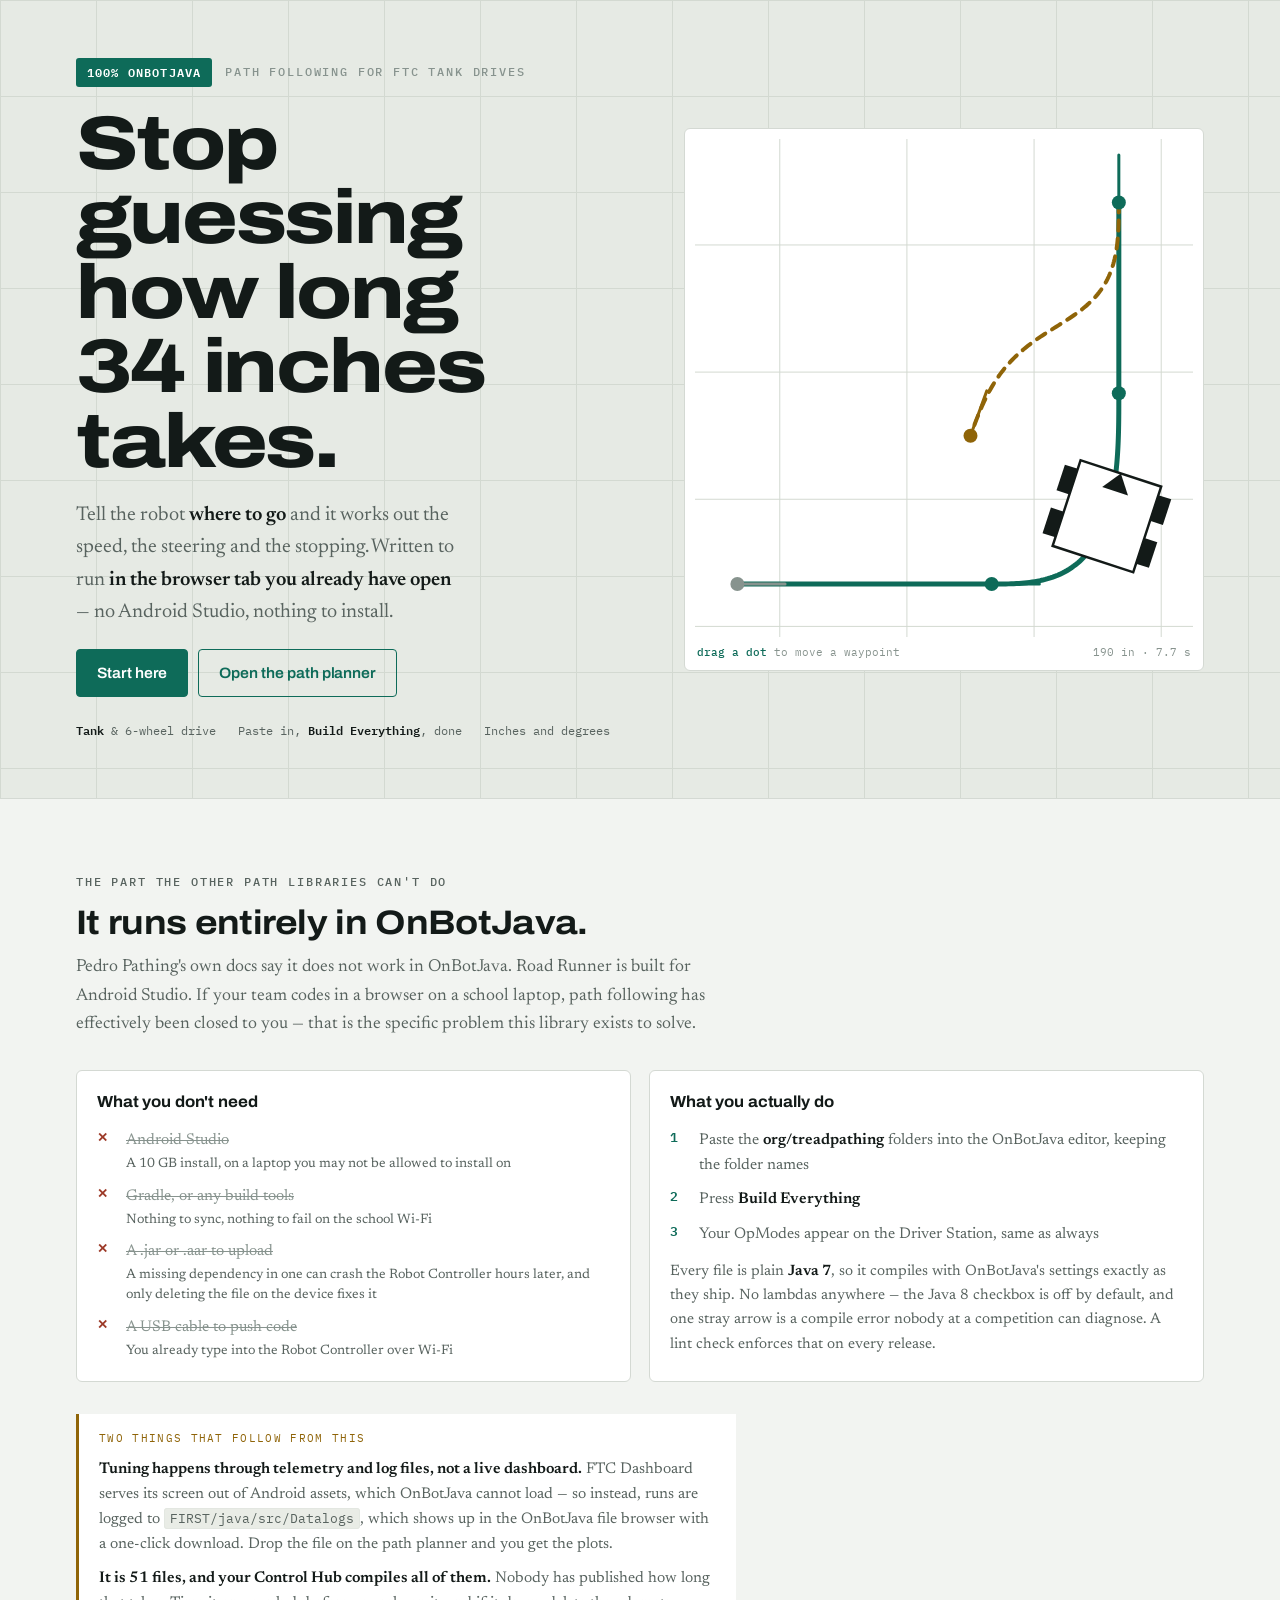
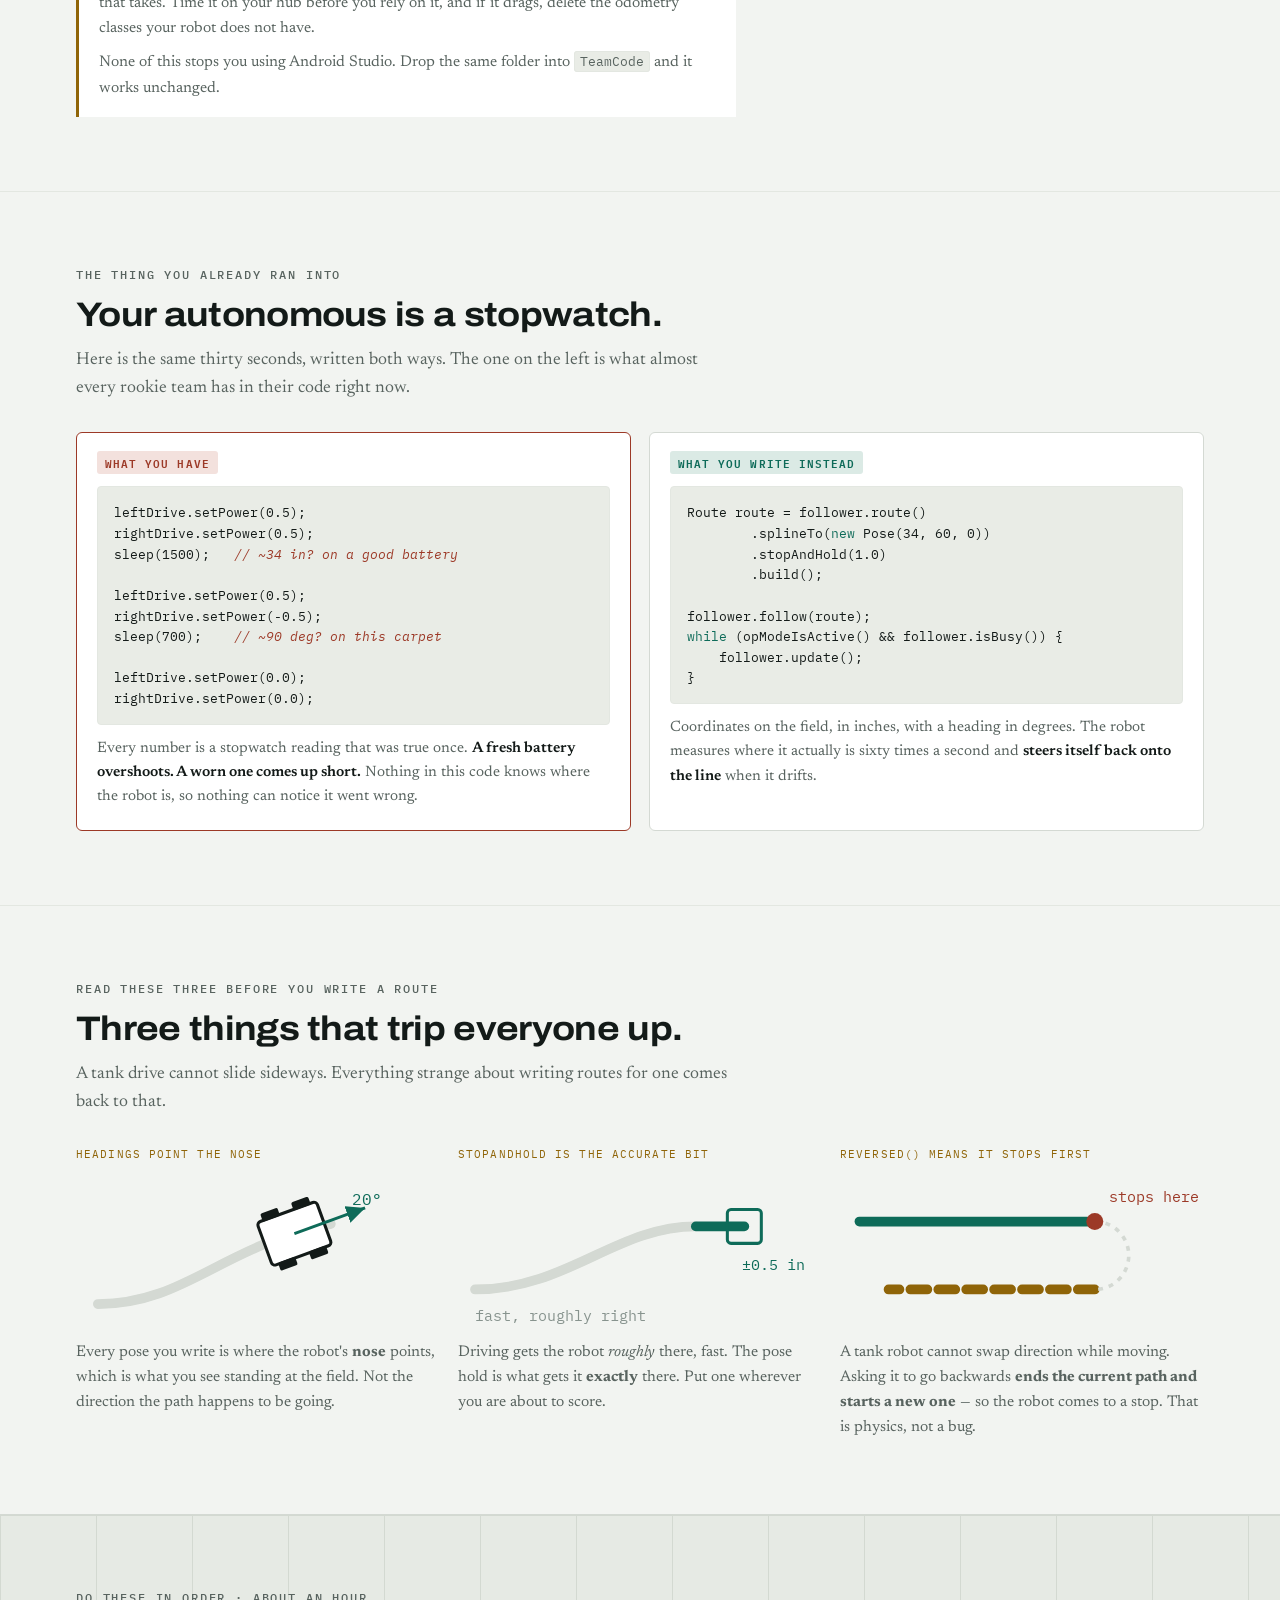
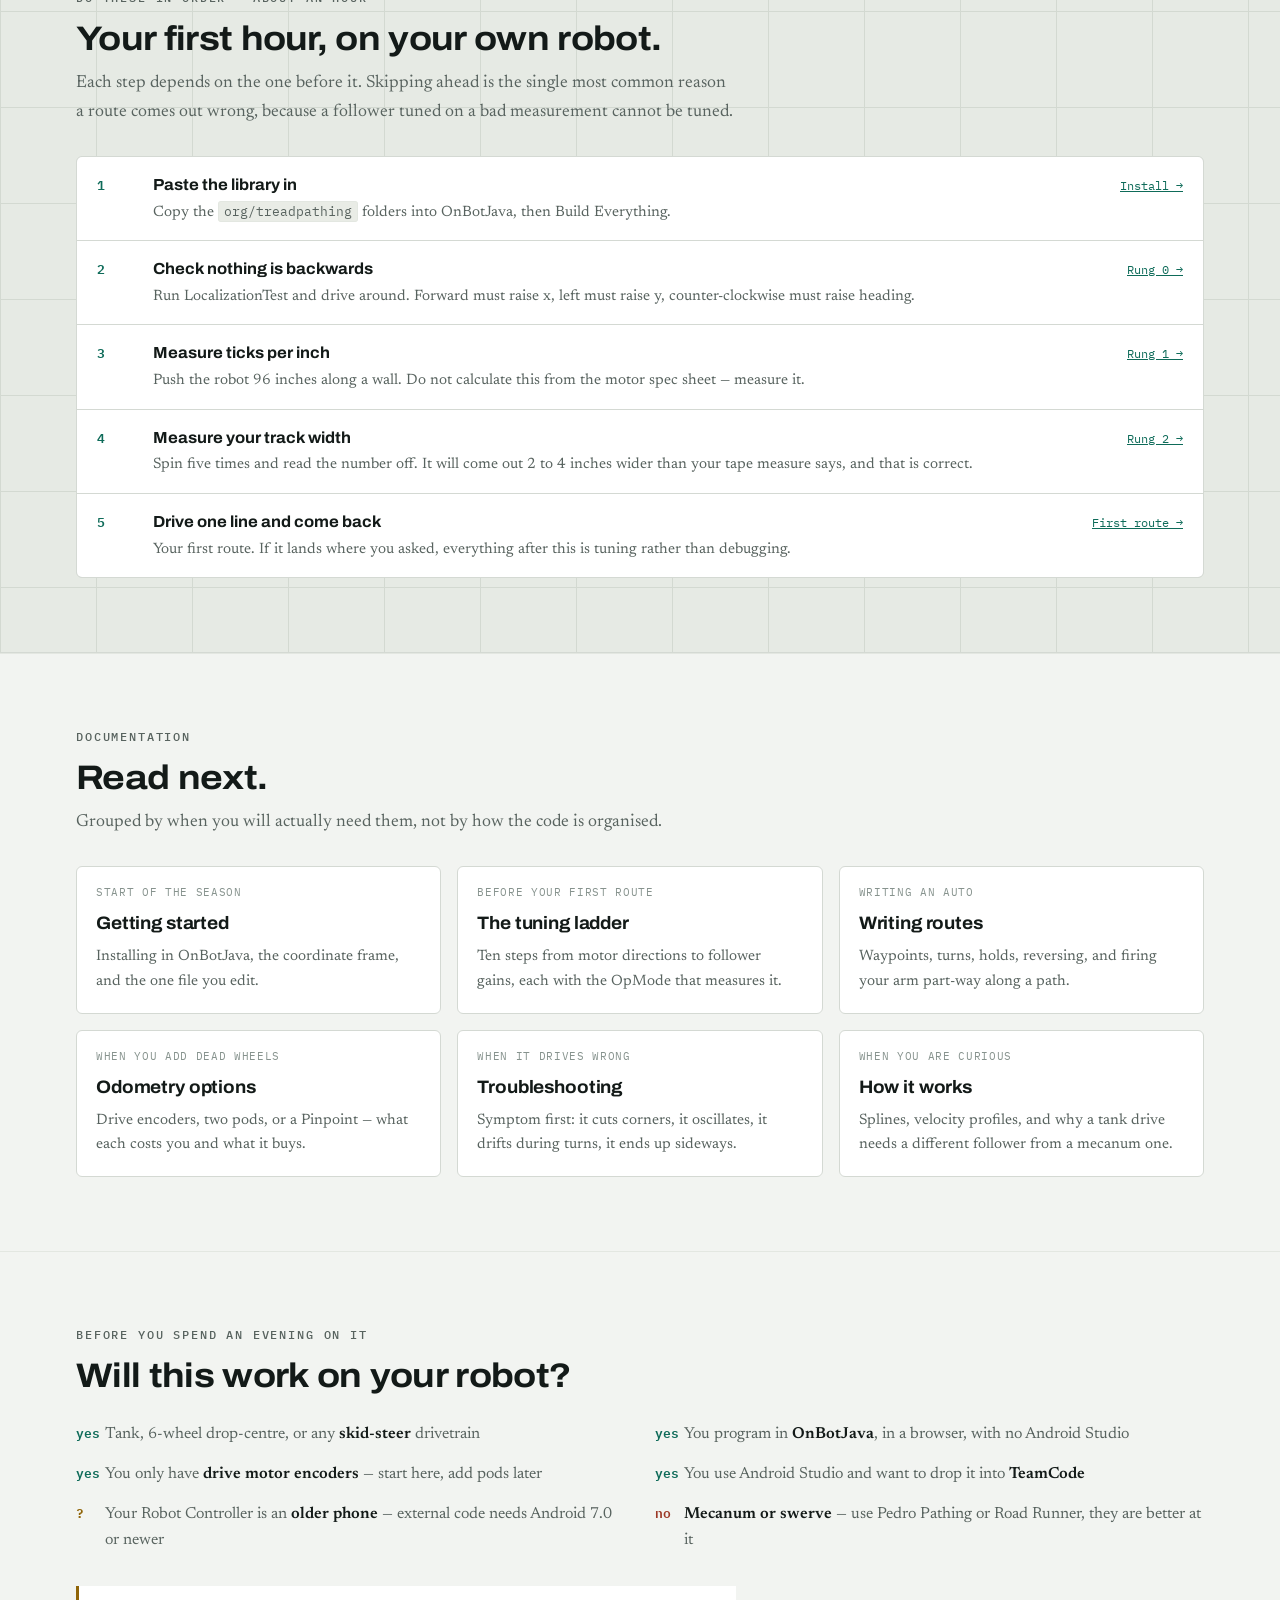
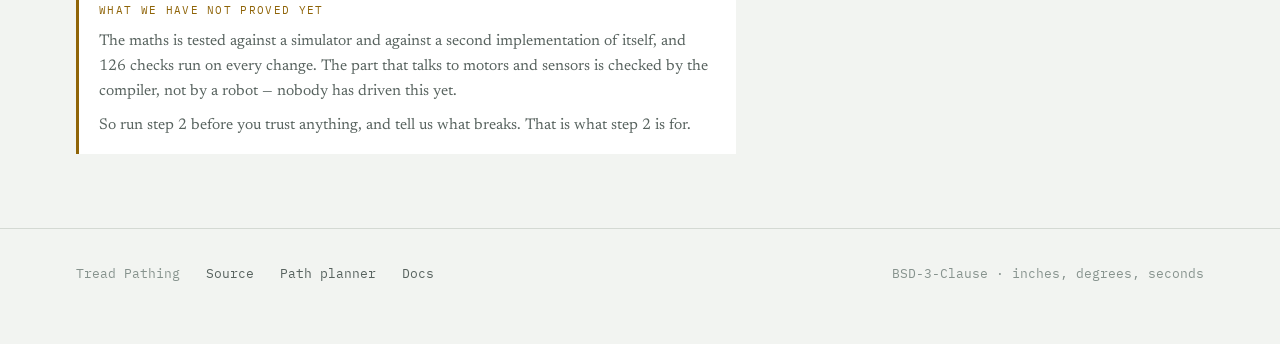
==== index.html @ 64ffefdd "Site: 2026-09-03 23:11 UTC" ====
<!DOCTYPE html>
<html lang="en">
<head>
<meta charset="utf-8">
<meta name="viewport" content="width=device-width, initial-scale=1">
<title>Tread Pathing</title>
<link rel="preconnect" href="https://fonts.googleapis.com">
<link rel="preconnect" href="https://fonts.gstatic.com" crossorigin>
<link rel="stylesheet" href="https://fonts.googleapis.com/css2?family=Archivo:wdth,wght@100..125,400..800&family=IBM+Plex+Mono:wght@400;500;600&family=Newsreader:opsz,wght@6..72,400;6..72,500;6..72,600&display=swap">
<style>
  :root {
    --tile:      #E6EAE4;
    --tile-line: #D3D9D1;
    --ground:    #F2F4F1;
    --surface:   #FFFFFF;
    --sunk:      #E9ECE6;
    --ink:       #131A18;
    --muted:     #58635F;
    --faint:     #87938E;
    --line:      #D4D9D3;
    --line-soft: #E3E7E1;
    --primary:   #0E6B59;
    --primary-w: #DBEAE5;
    --signal:    #8F6408;
    --signal-w:  #F2E9D3;
    --danger:    #9C3927;
    --danger-w:  #F3E1DD;
    --robot:     #131A18;

    --f-display: "Archivo", "Helvetica Neue", Arial, sans-serif;
    --f-body: "Newsreader", Georgia, "Times New Roman", serif;
    --f-mono: "IBM Plex Mono", ui-monospace, Menlo, Consolas, monospace;

    --shell: 1180px;
    --prose: 66ch;
  }

  @media (prefers-color-scheme: dark) {
    :root:not([data-theme="light"]) {
      --tile:      #161D1B;
      --tile-line: #222C2A;
      --ground:    #0D1312;
      --surface:   #151D1B;
      --sunk:      #111917;
      --ink:       #E2E9E5;
      --muted:     #97A6A1;
      --faint:     #6C7B77;
      --line:      #26312E;
      --line-soft: #1D2725;
      --primary:   #4FC0A4;
      --primary-w: #123029;
      --signal:    #DCA845;
      --signal-w:  #2F2612;
      --danger:    #E08370;
      --danger-w:  #331C17;
      --robot:     #E2E9E5;
    }
  }
  :root[data-theme="dark"] {
    --tile: #161D1B; --tile-line: #222C2A; --ground: #0D1312; --surface: #151D1B;
    --sunk: #111917; --ink: #E2E9E5; --muted: #97A6A1; --faint: #6C7B77;
    --line: #26312E; --line-soft: #1D2725;
    --primary: #4FC0A4; --primary-w: #123029;
    --signal: #DCA845; --signal-w: #2F2612;
    --danger: #E08370; --danger-w: #331C17; --robot: #E2E9E5;
  }

  * { box-sizing: border-box; }

  body {
    margin: 0;
    background: var(--ground);
    color: var(--ink);
    font-family: var(--f-body);
    font-size: 17.5px;
    line-height: 1.62;
    -webkit-font-smoothing: antialiased;
  }

  .shell { max-width: var(--shell); margin: 0 auto; padding: 0 26px; }

  .eyebrow {
    font-family: var(--f-mono);
    font-size: 11.5px;
    font-weight: 500;
    letter-spacing: .16em;
    text-transform: uppercase;
    color: var(--faint);
    margin: 0;
  }

  h1, h2, h3 { font-family: var(--f-display); text-wrap: balance; margin: 0; }

  h1 {
    font-size: clamp(42px, 6.4vw, 76px);
    font-variation-settings: "wdth" 118;
    font-weight: 800;
    letter-spacing: -.028em;
    line-height: .98;
  }
  h2 {
    font-size: clamp(26px, 3.2vw, 34px);
    font-variation-settings: "wdth" 112;
    font-weight: 700;
    letter-spacing: -.02em;
    line-height: 1.1;
  }
  h3 {
    font-size: 18px;
    font-variation-settings: "wdth" 105;
    font-weight: 700;
    letter-spacing: -.008em;
  }

  p { margin: 0; }
  a { color: var(--primary); }
  code {
    font-family: var(--f-mono);
    font-size: .85em;
    background: var(--sunk);
    border: 1px solid var(--line-soft);
    border-radius: 3px;
    padding: 1px 5px;
  }

  /* ---------------- hero, sitting on the foam tiles ---------------- */

  .hero {
    position: relative;
    background: var(--tile);
    border-bottom: 1px solid var(--line);
    overflow: hidden;
  }
  .hero::before {
    content: "";
    position: absolute;
    inset: 0;
    background-image:
      linear-gradient(to right, var(--tile-line) 1px, transparent 1px),
      linear-gradient(to bottom, var(--tile-line) 1px, transparent 1px);
    background-size: 96px 96px;
    pointer-events: none;
  }
  .hero .shell {
    position: relative;
    display: grid;
    grid-template-columns: minmax(0, 1fr) minmax(0, 520px);
    gap: 48px;
    align-items: center;
    padding-top: 58px;
    padding-bottom: 58px;
  }
  @media (max-width: 940px) {
    .hero .shell { grid-template-columns: minmax(0, 1fr); gap: 34px; }
  }

  .hero-copy { display: flex; flex-direction: column; gap: 20px; }
  .hero-copy .lede {
    font-size: 20px;
    color: var(--muted);
    max-width: 35ch;
  }
  .hero-copy .lede b { color: var(--ink); font-weight: 600; }

  .badges { display: flex; gap: 13px; align-items: center; flex-wrap: wrap; }
  .badge {
    font-family: var(--f-mono);
    font-size: 11.5px;
    font-weight: 600;
    letter-spacing: .1em;
    text-transform: uppercase;
    background: var(--primary);
    color: var(--surface);
    padding: 5px 11px;
    border-radius: 3px;
    white-space: nowrap;
  }

  .cta { display: flex; gap: 10px; flex-wrap: wrap; }
  .btn {
    font-family: var(--f-display);
    font-variation-settings: "wdth" 104;
    font-weight: 600;
    font-size: 15px;
    letter-spacing: -.004em;
    padding: 11px 20px;
    border-radius: 4px;
    border: 1px solid var(--primary);
    background: var(--primary);
    color: var(--surface);
    text-decoration: none;
    display: inline-block;
  }
  .btn.ghost { background: transparent; color: var(--primary); }
  .btn:hover { opacity: .87; }
  .btn:focus-visible { outline: 2px solid var(--ink); outline-offset: 2px; }

  .facts {
    display: flex;
    gap: 22px;
    flex-wrap: wrap;
    font-family: var(--f-mono);
    font-size: 12px;
    color: var(--muted);
    padding-top: 4px;
  }
  .facts b { color: var(--ink); font-weight: 600; }

  .demo {
    position: relative;
    border: 1px solid var(--line);
    border-radius: 6px;
    background: var(--surface);
    padding: 10px 10px 6px;
  }
  .demo canvas { display: block; width: 100%; height: auto; touch-action: none; cursor: grab; }
  .demo canvas:active { cursor: grabbing; }
  .demo .cap {
    display: flex;
    justify-content: space-between;
    gap: 10px;
    font-family: var(--f-mono);
    font-size: 11px;
    color: var(--faint);
    padding: 7px 2px 2px;
  }
  .demo .cap b { color: var(--primary); font-weight: 500; }

  /* ---------------- sections ---------------- */

  section { padding: 74px 0; }
  section + section { border-top: 1px solid var(--line-soft); }
  .section-head { display: flex; flex-direction: column; gap: 12px; max-width: var(--prose); }
  .section-head p { color: var(--muted); }

  .prose { max-width: var(--prose); display: flex; flex-direction: column; gap: 16px; }
  .prose p { color: var(--muted); }
  .prose strong { color: var(--ink); font-weight: 600; }

  /* ---------------- the two autos ---------------- */

  .versus { display: grid; grid-template-columns: 1fr 1fr; gap: 18px; margin-top: 30px; }
  @media (max-width: 800px) { .versus { grid-template-columns: 1fr; } }

  .card {
    border: 1px solid var(--line);
    border-radius: 6px;
    background: var(--surface);
    padding: 18px 20px 20px;
    display: flex;
    flex-direction: column;
    gap: 12px;
  }
  .card .tag {
    font-family: var(--f-mono);
    font-size: 10.5px;
    font-weight: 600;
    letter-spacing: .1em;
    text-transform: uppercase;
    align-self: flex-start;
    padding: 3px 8px;
    border-radius: 3px;
  }
  .card.before { border-color: var(--danger); }
  .card.before .tag { background: var(--danger-w); color: var(--danger); }
  .card.after .tag { background: var(--primary-w); color: var(--primary); }
  .card .why { font-size: 15px; color: var(--muted); }
  .card .why b { color: var(--ink); font-weight: 600; }

  pre {
    font-family: var(--f-mono);
    font-size: 12.5px;
    line-height: 1.65;
    background: var(--sunk);
    border: 1px solid var(--line-soft);
    border-radius: 4px;
    padding: 15px 16px;
    overflow-x: auto;
    margin: 0;
  }
  pre code { background: none; border: none; padding: 0; font-size: inherit; }
  .k { color: var(--primary); }
  .c { color: var(--faint); font-style: italic; }
  .warn { color: var(--danger); font-style: italic; }

  /* ---------------- what you need, and what you don't ---------------- */

  .needs { display: grid; grid-template-columns: 1fr 1fr; gap: 18px; margin-top: 32px; }
  @media (max-width: 800px) { .needs { grid-template-columns: 1fr; } }

  .needs > div {
    border: 1px solid var(--line);
    border-radius: 6px;
    background: var(--surface);
    padding: 18px 20px 20px;
    display: flex;
    flex-direction: column;
    gap: 13px;
  }
  .needs h3 { font-size: 16px; }
  .needs ul { list-style: none; margin: 0; padding: 0; display: flex; flex-direction: column; gap: 9px; }
  .needs li { display: grid; grid-template-columns: 18px minmax(0, 1fr); gap: 11px; font-size: 15.5px; }
  .needs .m { font-family: var(--f-mono); font-size: 13px; font-weight: 600; line-height: 1.5; }

  .needs .without .m { color: var(--danger); }
  .needs .without .gone {
    color: var(--faint);
    text-decoration: line-through;
    text-decoration-thickness: 1px;
  }
  .needs .without em {
    font-style: normal;
    display: block;
    color: var(--muted);
    font-size: 13.5px;
    line-height: 1.5;
    padding-top: 1px;
  }

  .needs .with .m { color: var(--primary); }
  .needs .with li span:last-child { color: var(--muted); }
  .needs .with li b { color: var(--ink); font-weight: 600; }
  .needs .note { font-size: 15px; color: var(--muted); }
  .needs .note b { color: var(--ink); font-weight: 600; }

  /* ---------------- gotchas ---------------- */

  .gotchas { display: grid; grid-template-columns: repeat(3, 1fr); gap: 18px; margin-top: 30px; }
  @media (max-width: 900px) { .gotchas { grid-template-columns: 1fr; } }
  .gotcha { display: flex; flex-direction: column; gap: 9px; }
  .gotcha .rule {
    font-family: var(--f-mono);
    font-size: 11px;
    letter-spacing: .1em;
    text-transform: uppercase;
    color: var(--signal);
  }
  .gotcha p { font-size: 15.5px; color: var(--muted); }
  .gotcha figure { margin: 0; }
  .gotcha svg { display: block; width: 100%; height: auto; }

  /* ---------------- first hour ---------------- */

  .hour {
    position: relative;
    background: var(--tile);
    border-top: 1px solid var(--line);
    border-bottom: 1px solid var(--line);
  }
  .hour::before {
    content: "";
    position: absolute;
    inset: 0;
    background-image:
      linear-gradient(to right, var(--tile-line) 1px, transparent 1px),
      linear-gradient(to bottom, var(--tile-line) 1px, transparent 1px);
    background-size: 96px 96px;
    pointer-events: none;
  }
  .hour .shell { position: relative; }

  ol.steps { list-style: none; margin: 30px 0 0; padding: 0; display: flex; flex-direction: column; gap: 1px; background: var(--line); border: 1px solid var(--line); border-radius: 6px; overflow: hidden; }
  ol.steps li {
    background: var(--surface);
    display: grid;
    grid-template-columns: 38px minmax(0, 1fr) auto;
    gap: 18px;
    align-items: baseline;
    padding: 15px 20px;
  }
  ol.steps .n { font-family: var(--f-mono); font-size: 13px; font-weight: 600; color: var(--primary); }
  ol.steps .what { display: flex; flex-direction: column; gap: 3px; }
  ol.steps .what b { font-family: var(--f-display); font-variation-settings: "wdth" 104; font-weight: 700; font-size: 16px; }
  ol.steps .what span { font-size: 15px; color: var(--muted); }
  ol.steps .go { font-family: var(--f-mono); font-size: 12px; white-space: nowrap; }
  @media (max-width: 700px) {
    ol.steps li { grid-template-columns: 30px minmax(0, 1fr); }
    ol.steps .go { grid-column: 2; }
  }

  /* ---------------- doc cards ---------------- */

  .docs { display: grid; grid-template-columns: repeat(3, 1fr); gap: 16px; margin-top: 30px; }
  @media (max-width: 980px) { .docs { grid-template-columns: repeat(2, 1fr); } }
  @media (max-width: 620px) { .docs { grid-template-columns: 1fr; } }

  a.doc {
    border: 1px solid var(--line);
    border-radius: 6px;
    background: var(--surface);
    padding: 17px 19px 19px;
    text-decoration: none;
    color: inherit;
    display: flex;
    flex-direction: column;
    gap: 7px;
  }
  a.doc:hover { border-color: var(--primary); }
  a.doc:focus-visible { outline: 2px solid var(--primary); outline-offset: 2px; }
  a.doc .when { font-family: var(--f-mono); font-size: 11px; letter-spacing: .06em; color: var(--faint); text-transform: uppercase; }
  a.doc p { font-size: 15px; color: var(--muted); }

  /* ---------------- fit check ---------------- */

  .fit { display: grid; grid-template-columns: repeat(2, minmax(0, 1fr)); gap: 14px 30px; margin-top: 28px; }
  @media (max-width: 760px) { .fit { grid-template-columns: 1fr; } }
  .fit div { display: flex; gap: 11px; align-items: baseline; font-size: 16px; }
  .fit .mark { font-family: var(--f-mono); font-size: 13px; font-weight: 600; flex: none; width: 1.4em; }
  .fit .yes .mark { color: var(--primary); }
  .fit .no .mark { color: var(--danger); }
  .fit .maybe .mark { color: var(--signal); }
  .fit span.t { color: var(--muted); }
  .fit span.t b { color: var(--ink); font-weight: 600; }

  .honest {
    margin-top: 32px;
    border-left: 3px solid var(--signal);
    background: var(--surface);
    padding: 16px 20px;
    max-width: var(--prose);
    display: flex;
    flex-direction: column;
    gap: 9px;
  }
  .honest .h {
    font-family: var(--f-mono);
    font-size: 11px;
    letter-spacing: .12em;
    text-transform: uppercase;
    color: var(--signal);
  }
  .honest p { font-size: 15.5px; color: var(--muted); }
  .honest b.lead { color: var(--ink); font-weight: 600; }

  footer {
    border-top: 1px solid var(--line);
    padding: 34px 0 60px;
    font-family: var(--f-mono);
    font-size: 12.5px;
    color: var(--faint);
  }
  footer .shell { display: flex; gap: 26px; flex-wrap: wrap; align-items: baseline; }
  footer a { color: var(--muted); text-decoration: none; }
  footer a:hover { color: var(--primary); }
  footer .grow { flex: 1; }

  @media (prefers-reduced-motion: reduce) {
    * { animation: none !important; transition: none !important; }
  }
</style>
</head>
<body>


<header class="hero">
  <div class="shell">
    <div class="hero-copy">
      <div class="badges">
        <span class="badge">100% OnBotJava</span>
        <p class="eyebrow">Path following for FTC tank drives</p>
      </div>
      <h1>Stop guessing how long 34&nbsp;inches takes.</h1>
      <p class="lede">Tell the robot <b>where to go</b> and it works out the speed, the steering and the stopping. Written to run <b>in the browser tab you already have open</b> — no Android Studio, nothing to install.</p>
      <div class="cta">
        <a class="btn" href="#first-hour">Start here</a>
        <a class="btn ghost" id="plannerLink" href="#">Open the path planner</a>
      </div>
      <div class="facts">
        <span><b>Tank</b> &amp; 6-wheel drive</span>
        <span>Paste in, <b>Build Everything</b>, done</span>
        <span>Inches and degrees</span>
      </div>
    </div>

    <div class="demo">
      <canvas id="heroField" width="1040" height="1040" role="img"
              aria-label="A tank robot driving a planned route across an FTC field, then reversing back. Waypoints can be dragged."></canvas>
      <div class="cap">
        <span><b>drag a dot</b> to move a waypoint</span>
        <span id="heroStat">&nbsp;</span>
      </div>
    </div>
  </div>
</header>

<main>

  <section id="onbotjava">
    <div class="shell">
      <div class="section-head">
        <p class="eyebrow">The part the other path libraries can&#39;t do</p>
        <h2>It runs entirely in OnBotJava.</h2>
        <p>Pedro Pathing&#39;s own docs say it does not work in OnBotJava. Road Runner is built for Android Studio. If your team codes in a browser on a school laptop, path following has effectively been closed to you — that is the specific problem this library exists to solve.</p>
      </div>

      <div class="needs">
        <div class="without">
          <h3>What you don&#39;t need</h3>
          <ul>
            <li><span class="m">&#10005;</span><span><span class="gone">Android Studio</span><em>A 10&nbsp;GB install, on a laptop you may not be allowed to install on</em></span></li>
            <li><span class="m">&#10005;</span><span><span class="gone">Gradle, or any build tools</span><em>Nothing to sync, nothing to fail on the school Wi-Fi</em></span></li>
            <li><span class="m">&#10005;</span><span><span class="gone">A .jar or .aar to upload</span><em>A missing dependency in one can crash the Robot Controller hours later, and only deleting the file on the device fixes it</em></span></li>
            <li><span class="m">&#10005;</span><span><span class="gone">A USB cable to push code</span><em>You already type into the Robot Controller over Wi-Fi</em></span></li>
          </ul>
        </div>

        <div class="with">
          <h3>What you actually do</h3>
          <ul>
            <li><span class="m">1</span><span>Paste the <b>org/treadpathing</b> folders into the OnBotJava editor, keeping the folder names</span></li>
            <li><span class="m">2</span><span>Press <b>Build Everything</b></span></li>
            <li><span class="m">3</span><span>Your OpModes appear on the Driver Station, same as always</span></li>
          </ul>
          <p class="note">Every file is plain <b>Java&nbsp;7</b>, so it compiles with OnBotJava&#39;s settings exactly as they ship. No lambdas anywhere — the Java&nbsp;8 checkbox is off by default, and one stray arrow is a compile error nobody at a competition can diagnose. A lint check enforces that on every release.</p>
        </div>
      </div>

      <div class="honest">
        <span class="h">Two things that follow from this</span>
        <p><b class="lead">Tuning happens through telemetry and log files, not a live dashboard.</b> FTC Dashboard serves its screen out of Android assets, which OnBotJava cannot load — so instead, runs are logged to <code>FIRST/java/src/Datalogs</code>, which shows up in the OnBotJava file browser with a one-click download. Drop the file on the path planner and you get the plots.</p>
        <p><b class="lead">It is 51 files, and your Control Hub compiles all of them.</b> Nobody has published how long that takes. Time it on your hub before you rely on it, and if it drags, delete the odometry classes your robot does not have.</p>
        <p>None of this stops you using Android Studio. Drop the same folder into <code>TeamCode</code> and it works unchanged.</p>
      </div>
    </div>
  </section>

  <section id="why">
    <div class="shell">
      <div class="section-head">
        <p class="eyebrow">The thing you already ran into</p>
        <h2>Your autonomous is a stopwatch.</h2>
        <p>Here is the same thirty seconds, written both ways. The one on the left is what almost every rookie team has in their code right now.</p>
      </div>

      <div class="versus">
        <div class="card before">
          <span class="tag">what you have</span>
<pre><code>leftDrive.setPower(0.5);
rightDrive.setPower(0.5);
sleep(1500);   <span class="warn">// ~34 in? on a good battery</span>

leftDrive.setPower(0.5);
rightDrive.setPower(-0.5);
sleep(700);    <span class="warn">// ~90 deg? on this carpet</span>

leftDrive.setPower(0.0);
rightDrive.setPower(0.0);</code></pre>
          <p class="why">Every number is a stopwatch reading that was true once. <b>A fresh battery overshoots. A worn one comes up short.</b> Nothing in this code knows where the robot is, so nothing can notice it went wrong.</p>
        </div>

        <div class="card after">
          <span class="tag">what you write instead</span>
<pre><code>Route route = follower.route()
        .splineTo(<span class="k">new</span> Pose(34, 60, 0))
        .stopAndHold(1.0)
        .build();

follower.follow(route);
<span class="k">while</span> (opModeIsActive() &amp;&amp; follower.isBusy()) {
    follower.update();
}</code></pre>
          <p class="why">Coordinates on the field, in inches, with a heading in degrees. The robot measures where it actually is sixty times a second and <b>steers itself back onto the line</b> when it drifts.</p>
        </div>
      </div>
    </div>
  </section>

  <section id="gotchas">
    <div class="shell">
      <div class="section-head">
        <p class="eyebrow">Read these three before you write a route</p>
        <h2>Three things that trip everyone up.</h2>
        <p>A tank drive cannot slide sideways. Everything strange about writing routes for one comes back to that.</p>
      </div>

      <div class="gotchas">
        <div class="gotcha">
          <span class="rule">Headings point the nose</span>
          <figure>
            <svg viewBox="0 0 300 130" role="img" aria-label="A robot at a waypoint with an arrow out of its front, labelled 45 degrees.">
              <defs>
                <marker id="ah1" markerWidth="8" markerHeight="8" refX="6.2" refY="2.9" orient="auto">
                  <path d="M0,0 L6.2,2.9 L0,5.8 z" fill="var(--primary)"/>
                </marker>
              </defs>
              <path d="M 18 108 C 90 108 120 60 210 42" fill="none" stroke="var(--line)" stroke-width="8" stroke-linecap="round"/>
              <g transform="translate(180,50) rotate(-20)">
                <rect x="-26" y="-19" width="52" height="38" rx="3" fill="var(--surface)" stroke="var(--robot)" stroke-width="2.5"/>
                <rect x="-21" y="-25" width="15" height="7" rx="1.5" fill="var(--robot)"/>
                <rect x="6" y="-25" width="15" height="7" rx="1.5" fill="var(--robot)"/>
                <rect x="-21" y="18" width="15" height="7" rx="1.5" fill="var(--robot)"/>
                <rect x="6" y="18" width="15" height="7" rx="1.5" fill="var(--robot)"/>
                <path d="M 0 0 L 62 0" stroke="var(--primary)" stroke-width="2.5" marker-end="url(#ah1)"/>
              </g>
              <text x="252" y="26" font-family="IBM Plex Mono, monospace" font-size="13" fill="var(--primary)" text-anchor="end">20&#176;</text>
            </svg>
          </figure>
          <p>Every pose you write is where the robot's <strong>nose</strong> points, which is what you see standing at the field. Not the direction the path happens to be going.</p>
        </div>

        <div class="gotcha">
          <span class="rule">stopAndHold is the accurate bit</span>
          <figure>
            <svg viewBox="0 0 300 130" role="img" aria-label="A path arriving at a target square, with the last inch marked as the pose hold.">
              <path d="M 14 96 C 90 96 130 44 196 44" fill="none" stroke="var(--line)" stroke-width="8" stroke-linecap="round"/>
              <path d="M 196 44 L 236 44" fill="none" stroke="var(--primary)" stroke-width="8" stroke-linecap="round"/>
              <rect x="222" y="30" width="28" height="28" rx="3" fill="none" stroke="var(--primary)" stroke-width="2.5"/>
              <text x="286" y="80" font-family="IBM Plex Mono, monospace" font-size="12" fill="var(--primary)" text-anchor="end">&#177;0.5 in</text>
              <text x="14" y="122" font-family="IBM Plex Mono, monospace" font-size="12" fill="var(--faint)">fast, roughly right</text>
            </svg>
          </figure>
          <p>Driving gets the robot <em>roughly</em> there, fast. The pose hold is what gets it <strong>exactly</strong> there. Put one wherever you are about to score.</p>
        </div>

        <div class="gotcha">
          <span class="rule">reversed() means it stops first</span>
          <figure>
            <svg viewBox="0 0 300 130" role="img" aria-label="A path that comes to a stop and then heads back the other way, with the stop marked as a cusp.">
              <path d="M 16 40 L 210 40" fill="none" stroke="var(--primary)" stroke-width="8" stroke-linecap="round"/>
              <path d="M 210 96 L 40 96" fill="none" stroke="var(--signal)" stroke-width="8" stroke-linecap="round" stroke-dasharray="14 9"/>
              <path d="M 210 40 A 28 28 0 0 1 210 96" fill="none" stroke="var(--line)" stroke-width="3" stroke-dasharray="4 5"/>
              <circle cx="210" cy="40" r="7" fill="var(--danger)"/>
              <text x="296" y="24" font-family="IBM Plex Mono, monospace" font-size="12" fill="var(--danger)" text-anchor="end">stops here</text>
            </svg>
          </figure>
          <p>A tank robot cannot swap direction while moving. Asking it to go backwards <strong>ends the current path and starts a new one</strong> — so the robot comes to a stop. That is physics, not a bug.</p>
        </div>
      </div>
    </div>
  </section>

  <section class="hour" id="first-hour">
    <div class="shell">
      <div class="section-head">
        <p class="eyebrow">Do these in order &middot; about an hour</p>
        <h2>Your first hour, on your own robot.</h2>
        <p>Each step depends on the one before it. Skipping ahead is the single most common reason a route comes out wrong, because a follower tuned on a bad measurement cannot be tuned.</p>
      </div>

      <ol class="steps">
        <li>
          <span class="n">1</span>
          <span class="what">
            <b>Paste the library in</b>
            <span>Copy the <code>org/treadpathing</code> folders into OnBotJava, then Build Everything.</span>
          </span>
          <a class="go" data-doc="install" href="#">Install &rarr;</a>
        </li>
        <li>
          <span class="n">2</span>
          <span class="what">
            <b>Check nothing is backwards</b>
            <span>Run LocalizationTest and drive around. Forward must raise x, left must raise y, counter-clockwise must raise heading.</span>
          </span>
          <a class="go" data-doc="localization-test" href="#">Rung 0 &rarr;</a>
        </li>
        <li>
          <span class="n">3</span>
          <span class="what">
            <b>Measure ticks per inch</b>
            <span>Push the robot 96 inches along a wall. Do not calculate this from the motor spec sheet — measure it.</span>
          </span>
          <a class="go" data-doc="push-test" href="#">Rung 1 &rarr;</a>
        </li>
        <li>
          <span class="n">4</span>
          <span class="what">
            <b>Measure your track width</b>
            <span>Spin five times and read the number off. It will come out 2 to 4 inches wider than your tape measure says, and that is correct.</span>
          </span>
          <a class="go" data-doc="spin-test" href="#">Rung 2 &rarr;</a>
        </li>
        <li>
          <span class="n">5</span>
          <span class="what">
            <b>Drive one line and come back</b>
            <span>Your first route. If it lands where you asked, everything after this is tuning rather than debugging.</span>
          </span>
          <a class="go" data-doc="first-route" href="#">First route &rarr;</a>
        </li>
      </ol>
    </div>
  </section>

  <section id="docs">
    <div class="shell">
      <div class="section-head">
        <p class="eyebrow">Documentation</p>
        <h2>Read next.</h2>
        <p>Grouped by when you will actually need them, not by how the code is organised.</p>
      </div>

      <div class="docs">
        <a class="doc" data-doc="getting-started" href="#">
          <span class="when">Start of the season</span>
          <h3>Getting started</h3>
          <p>Installing in OnBotJava, the coordinate frame, and the one file you edit.</p>
        </a>
        <a class="doc" data-doc="tuning" href="#">
          <span class="when">Before your first route</span>
          <h3>The tuning ladder</h3>
          <p>Ten steps from motor directions to follower gains, each with the OpMode that measures it.</p>
        </a>
        <a class="doc" data-doc="routes" href="#">
          <span class="when">Writing an auto</span>
          <h3>Writing routes</h3>
          <p>Waypoints, turns, holds, reversing, and firing your arm part-way along a path.</p>
        </a>
        <a class="doc" data-doc="odometry" href="#">
          <span class="when">When you add dead wheels</span>
          <h3>Odometry options</h3>
          <p>Drive encoders, two pods, or a Pinpoint — what each costs you and what it buys.</p>
        </a>
        <a class="doc" data-doc="troubleshooting" href="#">
          <span class="when">When it drives wrong</span>
          <h3>Troubleshooting</h3>
          <p>Symptom first: it cuts corners, it oscillates, it drifts during turns, it ends up sideways.</p>
        </a>
        <a class="doc" data-doc="how-it-works" href="#">
          <span class="when">When you are curious</span>
          <h3>How it works</h3>
          <p>Splines, velocity profiles, and why a tank drive needs a different follower from a mecanum one.</p>
        </a>
      </div>
    </div>
  </section>

  <section id="fit">
    <div class="shell">
      <div class="section-head">
        <p class="eyebrow">Before you spend an evening on it</p>
        <h2>Will this work on your robot?</h2>
      </div>

      <div class="fit">
        <div class="yes"><span class="mark">yes</span><span class="t">Tank, 6-wheel drop-centre, or any <b>skid-steer</b> drivetrain</span></div>
        <div class="yes"><span class="mark">yes</span><span class="t">You program in <b>OnBotJava</b>, in a browser, with no Android Studio</span></div>
        <div class="yes"><span class="mark">yes</span><span class="t">You only have <b>drive motor encoders</b> — start here, add pods later</span></div>
        <div class="yes"><span class="mark">yes</span><span class="t">You use Android Studio and want to drop it into <b>TeamCode</b></span></div>
        <div class="maybe"><span class="mark">?</span><span class="t">Your Robot Controller is an <b>older phone</b> — external code needs Android 7.0 or newer</span></div>
        <div class="no"><span class="mark">no</span><span class="t"><b>Mecanum or swerve</b> — use Pedro Pathing or Road Runner, they are better at it</span></div>
      </div>

      <div class="honest">
        <span class="h">What we have not proved yet</span>
        <p>The maths is tested against a simulator and against a second implementation of itself, and 126 checks run on every change. The part that talks to motors and sensors is checked by the compiler, not by a robot — nobody has driven this yet.</p>
        <p>So run step 2 before you trust anything, and tell us what breaks. That is what step 2 is for.</p>
      </div>
    </div>
  </section>

</main>

<footer>
  <div class="shell">
    <span>Tread Pathing</span>
    <a href="#" data-doc="repo">Source</a>
    <a href="#" id="plannerLinkFoot">Path planner</a>
    <a href="#" data-doc="getting-started">Docs</a>
    <span class="grow"></span>
    <span>BSD-3-Clause &middot; inches, degrees, seconds</span>
  </div>
</footer>

<script>
/*
 * Tread Pathing geometry and trajectory maths, in JavaScript.
 *
 * This is a deliberate second implementation of the Java in src/org/treadpathing/{spline,
 * trajectory}. Two implementations of the same maths drift, and a visualizer that lies is
 * worse than no visualizer, so tools/gen_golden.js samples this one into a CSV and the Java
 * test suite asserts agreement to 1e-6 on every run. Change one side and the tests tell you.
 *
 * Units are inches, radians and seconds throughout. Field origin is a corner, x and y run
 * 0..144, heading is counter-clockwise from +x.
 */
(function (root) {
  'use strict';

  var TAU = Math.PI * 2;

  function clamp(v, lo, hi) { return v < lo ? lo : (v > hi ? hi : v); }

  function normalizeAngle(a) {
    var x = a % TAU;
    if (x > Math.PI) x -= TAU;
    else if (x <= -Math.PI) x += TAU;
    return x;
  }

  function lerp(a, b, t) { return a + (b - a) * t; }

  // ---------------------------------------------------------------- quintic hermite

  function QuinticHermite(p0, v0, a0, p1, v1, a1) {
    this.c0 = p0;
    this.c1 = v0;
    this.c2 = a0 / 2;
    this.c3 = -10 * p0 - 6 * v0 - 1.5 * a0 + 10 * p1 - 4 * v1 + 0.5 * a1;
    this.c4 = 15 * p0 + 8 * v0 + 1.5 * a0 - 15 * p1 + 7 * v1 - 1.0 * a1;
    this.c5 = -6 * p0 - 3 * v0 - 0.5 * a0 + 6 * p1 - 3 * v1 + 0.5 * a1;
  }
  QuinticHermite.prototype.value = function (t) {
    return this.c0 + t * (this.c1 + t * (this.c2 + t * (this.c3 + t * (this.c4 + t * this.c5))));
  };
  QuinticHermite.prototype.derivative = function (t) {
    return this.c1 + t * (2 * this.c2 + t * (3 * this.c3 + t * (4 * this.c4 + t * 5 * this.c5)));
  };
  QuinticHermite.prototype.secondDerivative = function (t) {
    return 2 * this.c2 + t * (6 * this.c3 + t * (12 * this.c4 + t * 20 * this.c5));
  };

  // ---------------------------------------------------------------- segment

  /** start/end are {x, y, heading}; magnitudes are tangent handle lengths in inches. */
  function SplineSegment(start, startMag, end, endMag) {
    this.start = start;
    this.end = end;
    this.xs = new QuinticHermite(start.x, Math.cos(start.heading) * startMag, 0,
                                 end.x, Math.cos(end.heading) * endMag, 0);
    this.ys = new QuinticHermite(start.y, Math.sin(start.heading) * startMag, 0,
                                 end.y, Math.sin(end.heading) * endMag, 0);
  }
  SplineSegment.prototype.point = function (t) {
    var c = clamp(t, 0, 1);
    return { x: this.xs.value(c), y: this.ys.value(c) };
  };
  SplineSegment.prototype.tangentAngle = function (t) {
    var c = clamp(t, 0, 1);
    var dx = this.xs.derivative(c), dy = this.ys.derivative(c);
    if (dx * dx + dy * dy < 1e-12) {
      return Math.atan2(this.end.y - this.start.y, this.end.x - this.start.x);
    }
    return Math.atan2(dy, dx);
  };
  SplineSegment.prototype.curvature = function (t) {
    var c = clamp(t, 0, 1);
    var dx = this.xs.derivative(c), dy = this.ys.derivative(c);
    var ddx = this.xs.secondDerivative(c), ddy = this.ys.secondDerivative(c);
    var speedSquared = dx * dx + dy * dy;
    if (speedSquared < 1e-9) return 0;
    return (dx * ddy - dy * ddx) / (speedSquared * Math.sqrt(speedSquared));
  };

  // ---------------------------------------------------------------- arc length table

  var ARC_SAMPLES = 400;

  function ArcLengthTable(segment) {
    this.samples = ARC_SAMPLES;
    this.arc = new Float64Array(ARC_SAMPLES + 1);
    var total = 0;
    var previous = segment.point(0);
    this.arc[0] = 0;
    for (var i = 1; i <= ARC_SAMPLES; i++) {
      var current = segment.point(i / ARC_SAMPLES);
      var dx = current.x - previous.x, dy = current.y - previous.y;
      total += Math.sqrt(dx * dx + dy * dy);
      this.arc[i] = total;
      previous = current;
    }
    this.total = total;
  }
  ArcLengthTable.prototype.parameterAt = function (s) {
    if (this.total < 1e-9) return 0;
    if (s <= 0) return 0;
    if (s >= this.total) return 1;
    var low = 0, high = this.samples;
    while (high - low > 1) {
      var mid = (low + high) >> 1;
      if (this.arc[mid] <= s) low = mid; else high = mid;
    }
    var span = this.arc[high] - this.arc[low];
    var f = span < 1e-9 ? 0 : (s - this.arc[low]) / span;
    return (low + f) / this.samples;
  };

  // ---------------------------------------------------------------- path

  var DEFAULT_TANGENT_SCALE = 1.25;

  /** waypoints: [{x, y, heading, tangentScale?}, ...] in TRAVEL-heading terms. */
  function SplinePath(waypoints) {
    this.segments = [];
    this.tables = [];
    this.starts = [];
    var total = 0;
    for (var i = 0; i < waypoints.length - 1; i++) {
      var a = waypoints[i], b = waypoints[i + 1];
      var chord = Math.hypot(b.x - a.x, b.y - a.y);
      if (chord < 1e-6) throw new Error('Waypoints ' + i + ' and ' + (i + 1) + ' coincide');
      var outMag = chord * (a.tangentScale || DEFAULT_TANGENT_SCALE);
      var inMag = chord * (b.tangentScale || DEFAULT_TANGENT_SCALE);
      var segment = new SplineSegment(a, outMag, b, inMag);
      this.segments.push(segment);
      this.tables.push(new ArcLengthTable(segment));
      this.starts.push(total);
      total += this.tables[i].total;
    }
    this.length = total;
  }
  SplinePath.prototype._locate = function (s) {
    var clamped = clamp(s, 0, this.length);
    for (var i = this.segments.length - 1; i >= 0; i--) {
      if (clamped >= this.starts[i]) {
        return { index: i, t: this.tables[i].parameterAt(clamped - this.starts[i]) };
      }
    }
    return { index: 0, t: 0 };
  };
  SplinePath.prototype.poseAt = function (s) {
    var at = this._locate(s);
    var p = this.segments[at.index].point(at.t);
    return { x: p.x, y: p.y, heading: this.segments[at.index].tangentAngle(at.t) };
  };
  SplinePath.prototype.curvatureAt = function (s) {
    var at = this._locate(s);
    return this.segments[at.index].curvature(at.t);
  };

  // ---------------------------------------------------------------- constraints

  function Constraints(options) {
    options = options || {};
    this.maxVelocity = options.maxVelocity !== undefined ? options.maxVelocity : 40;
    this.maxAcceleration = options.maxAcceleration !== undefined ? options.maxAcceleration : 50;
    this.maxDeceleration = options.maxDeceleration !== undefined ? options.maxDeceleration : 45;
    this.maxCentripetalAcceleration =
      options.maxCentripetalAcceleration !== undefined ? options.maxCentripetalAcceleration : 40;
    this.maxWheelVelocity = options.maxWheelVelocity !== undefined ? options.maxWheelVelocity : 50;
    this.trackWidth = options.trackWidth !== undefined ? options.trackWidth : 14;
    this.startVelocity = options.startVelocity || 0;
    this.endVelocity = options.endVelocity || 0;
  }
  Constraints.prototype.velocityLimit = function (curvature) {
    var k = Math.abs(curvature);
    var limit = this.maxVelocity;
    if (this.maxCentripetalAcceleration > 0 && k > 1e-9) {
      limit = Math.min(limit, Math.sqrt(this.maxCentripetalAcceleration / k));
    }
    if (this.maxWheelVelocity > 0) {
      limit = Math.min(limit, this.maxWheelVelocity / (1 + k * this.trackWidth / 2));
    }
    return Math.max(limit, 0);
  };
  Constraints.prototype.accelerationLimit = function (curvature) {
    return this.maxAcceleration / (1 + Math.abs(curvature) * this.trackWidth / 2);
  };
  Constraints.prototype.decelerationLimit = function (curvature) {
    return this.maxDeceleration / (1 + Math.abs(curvature) * this.trackWidth / 2);
  };

  // ---------------------------------------------------------------- trajectory

  var SAMPLE_SPACING = 0.25;
  var MAX_SAMPLES = 4000;

  function reachable(v, a, d) {
    var squared = v * v + 2 * a * d;
    return squared <= 0 ? 0 : Math.sqrt(squared);
  }

  /** Mirrors TrajectoryGenerator.generate exactly, including the four passes. */
  function generateTrajectory(path, constraints, reversed) {
    var length = path.length;
    if (length < 1e-4) throw new Error('Path has effectively zero length');

    var intervals = Math.ceil(length / SAMPLE_SPACING);
    intervals = clamp(intervals, 1, MAX_SAMPLES);
    var count = intervals + 1;

    var s = new Float64Array(count), k = new Float64Array(count);
    var tangent = new Float64Array(count), x = new Float64Array(count), y = new Float64Array(count);
    var v = new Float64Array(count);

    for (var i = 0; i < count; i++) {
      var arc = length * i / intervals;
      s[i] = arc;
      var pose = path.poseAt(arc);
      x[i] = pose.x; y[i] = pose.y; tangent[i] = pose.heading;
      k[i] = path.curvatureAt(arc);
    }

    v[0] = Math.min(constraints.startVelocity, constraints.velocityLimit(k[0]));
    for (i = 1; i < count; i++) {
      var ds = s[i] - s[i - 1];
      v[i] = Math.min(constraints.velocityLimit(k[i]),
                      reachable(v[i - 1], constraints.accelerationLimit(k[i - 1]), ds));
    }

    v[count - 1] = Math.min(v[count - 1], constraints.endVelocity);
    for (i = count - 2; i >= 0; i--) {
      var dsBack = s[i + 1] - s[i];
      v[i] = Math.min(v[i], reachable(v[i + 1], constraints.decelerationLimit(k[i]), dsBack));
    }

    var times = new Float64Array(count), accels = new Float64Array(count);
    for (i = 1; i < count; i++) {
      var step = s[i] - s[i - 1];
      var a = (v[i] * v[i] - v[i - 1] * v[i - 1]) / (2 * step);
      var dt;
      if (Math.abs(a) > 1e-6) dt = (v[i] - v[i - 1]) / a;
      else if (v[i - 1] > 1e-6) dt = step / v[i - 1];
      else if (v[i] > 1e-6) dt = step / v[i];
      else throw new Error('Trajectory stalled at sample ' + i);
      times[i] = times[i - 1] + dt;
      accels[i] = a;
    }
    accels[0] = count > 1 ? accels[1] : 0;

    var sign = reversed ? -1 : 1;
    var offset = reversed ? Math.PI : 0;
    var samples = new Array(count);
    for (i = 0; i < count; i++) {
      samples[i] = {
        time: times[i],
        arcLength: s[i],
        x: x[i],
        y: y[i],
        heading: normalizeAngle(tangent[i] + offset),
        velocity: sign * v[i],
        acceleration: sign * accels[i],
        curvature: sign * k[i]
      };
    }
    return {
      samples: samples,
      duration: times[count - 1],
      length: length,
      reversed: !!reversed
    };
  }

  /** Peak wheel speed anywhere on a trajectory, for the feasibility readout. */
  function peakWheelSpeed(trajectory, trackWidth) {
    var peak = 0;
    for (var i = 0; i < trajectory.samples.length; i++) {
      var sample = trajectory.samples[i];
      var omega = sample.velocity * sample.curvature;
      peak = Math.max(peak,
        Math.abs(sample.velocity - omega * trackWidth / 2),
        Math.abs(sample.velocity + omega * trackWidth / 2));
    }
    return peak;
  }

  /**
   * Least-squares fit of power = kS + kV * velocity, ignoring samples below the point the
   * robot actually started moving. Those samples are all stiction and dragging them into the
   * fit pulls kV down and kS up.
   */
  function fitFeedforward(rows, minVelocity) {
    var floor = minVelocity === undefined ? 3.0 : minVelocity;
    var n = 0, sumV = 0, sumP = 0, sumVV = 0, sumVP = 0;
    for (var i = 0; i < rows.length; i++) {
      var velocity = Math.abs(rows[i].velocity);
      var power = Math.abs(rows[i].power);
      if (velocity < floor || power <= 0) continue;
      n++; sumV += velocity; sumP += power; sumVV += velocity * velocity; sumVP += velocity * power;
    }
    if (n < 3) return null;
    var denominator = n * sumVV - sumV * sumV;
    if (Math.abs(denominator) < 1e-9) return null;
    var kV = (n * sumVP - sumV * sumP) / denominator;
    var kS = (sumP - kV * sumV) / n;

    var meanP = sumP / n, ssTotal = 0, ssResidual = 0;
    for (i = 0; i < rows.length; i++) {
      var vv = Math.abs(rows[i].velocity), pp = Math.abs(rows[i].power);
      if (vv < floor || pp <= 0) continue;
      var predicted = kS + kV * vv;
      ssResidual += (pp - predicted) * (pp - predicted);
      ssTotal += (pp - meanP) * (pp - meanP);
    }
    return {
      kS: kS,
      kV: kV,
      samples: n,
      r2: ssTotal > 1e-12 ? 1 - ssResidual / ssTotal : 1
    };
  }

  var api = {
    TAU: TAU,
    DEFAULT_TANGENT_SCALE: DEFAULT_TANGENT_SCALE,
    clamp: clamp,
    lerp: lerp,
    normalizeAngle: normalizeAngle,
    QuinticHermite: QuinticHermite,
    SplineSegment: SplineSegment,
    ArcLengthTable: ArcLengthTable,
    SplinePath: SplinePath,
    Constraints: Constraints,
    generateTrajectory: generateTrajectory,
    peakWheelSpeed: peakWheelSpeed,
    fitFeedforward: fitFeedforward
  };

  if (typeof module !== 'undefined' && module.exports) {
    module.exports = api;
  } else {
    root.TreadMath = api;
  }
}(typeof window !== 'undefined' ? window : this));

</script>

<script>
(function () {
  'use strict';

  // ------------------------------------------------------------------ links
  //
  // Every documentation link on the page resolves through here. Point these at
  // wherever the docs end up living and nothing else needs touching.

  // The docs are one page rendered from the README rather than a tree of pages, so these
  // resolve to anchors within it. Several tuning links land on the same section because the
  // ladder is written as one: better an honest anchor than a page that does not exist.
  var DOCS = {
    repo: 'https://github.com/BotBuilders-Robotics/TreadPathing',
    planner: 'planner.html',
    pages: {
      'install': 'docs.html#installing-it-in-onbotjava',
      'localization-test': 'docs.html#the-tuning-ladder',
      'push-test': 'docs.html#the-tuning-ladder',
      'spin-test': 'docs.html#the-tuning-ladder',
      'first-route': 'docs.html#writing-an-auto',
      'getting-started': 'docs.html#installing-it-in-onbotjava',
      'tuning': 'docs.html#the-tuning-ladder',
      'routes': 'docs.html#writing-an-auto',
      'odometry': 'docs.html#localization',
      'troubleshooting': 'docs.html#known-limitations',
      'how-it-works': 'docs.html#why-this-is-not-a-fork-of-a-mecanum-follower'
    }
  };

  function wireLinks() {
    var nodes = document.querySelectorAll('[data-doc]');
    for (var i = 0; i < nodes.length; i++) {
      var key = nodes[i].getAttribute('data-doc');
      if (key === 'repo') {
        if (DOCS.repo) nodes[i].href = DOCS.repo;
        continue;
      }
      var page = DOCS.pages[key];
      if (page) {
        nodes[i].href = page;
      }
    }
    if (DOCS.planner) {
      document.getElementById('plannerLink').href = DOCS.planner;
      document.getElementById('plannerLinkFoot').href = DOCS.planner;
    }
  }

  // ------------------------------------------------------------------ hero demo
  //
  // Not a mock-up: this runs the same spline and velocity-profile code the robot
  // does, inlined from tools/tread_math.js. Drag a waypoint and the trajectory is
  // regenerated under the same wheel-speed and centripetal limits an FTC tank robot
  // actually has.

  var TM = window.TreadMath;
  var DEG = Math.PI / 180;

  var VIEW = { x0: 8, y0: 22, size: 94 };   // the slice of the 144 in field we show

  var START = { x: 16, y: 32, heading: 0 };
  var WAYPOINTS = [
    { x: 64, y: 32, heading: 0, reversed: false },
    { x: 88, y: 68, heading: 90 * DEG, reversed: false },
    { x: 88, y: 104, heading: 90 * DEG, reversed: false },
    { x: 60, y: 60, heading: 70 * DEG, reversed: true }
  ];

  var LIMITS = new TM.Constraints({
    maxVelocity: 40, maxAcceleration: 50, maxDeceleration: 45,
    maxCentripetalAcceleration: 40, maxWheelVelocity: 50, trackWidth: 14
  });

  var canvas = document.getElementById('heroField');
  var ctx = canvas.getContext('2d');
  var statLine = document.getElementById('heroStat');

  var segments = [];
  var totalTime = 0;
  var playhead = 0;
  var paused = false;
  var dragIndex = -1;
  var scale = 1;
  var box = 520;

  function css(name) {
    return getComputedStyle(document.documentElement).getPropertyValue(name).trim();
  }

  function toScreen(x, y) {
    return { x: (x - VIEW.x0) * scale, y: box - (y - VIEW.y0) * scale };
  }

  function toField(px, py) {
    return { x: px / scale + VIEW.x0, y: (box - py) / scale + VIEW.y0 };
  }

  function travel(pose, reversed) {
    return {
      x: pose.x, y: pose.y,
      heading: reversed ? TM.normalizeAngle(pose.heading + Math.PI) : pose.heading
    };
  }

  /** Rebuilds the route the way RouteBuilder does: a direction change starts a new path. */
  function rebuild() {
    segments = [];
    totalTime = 0;

    var cursor = START;
    var reversed = false;
    var pending = [];

    function flush() {
      if (pending.length < 2) { pending = []; return; }
      try {
        var path = new TM.SplinePath(pending);
        var trajectory = TM.generateTrajectory(path, LIMITS, reversed);
        segments.push({ start: totalTime, reversed: reversed, trajectory: trajectory });
        totalTime += trajectory.duration + 0.35;   // a beat at each stop
      } catch (error) {
        // A drag that puts two waypoints on top of each other: keep the last good route.
      }
      pending = [];
    }

    for (var i = 0; i < WAYPOINTS.length; i++) {
      var waypoint = WAYPOINTS[i];
      if (waypoint.reversed !== reversed) {
        flush();
        reversed = waypoint.reversed;
      }
      if (pending.length === 0) pending.push(travel(cursor, reversed));
      pending.push(travel(waypoint, reversed));
      cursor = waypoint;
    }
    flush();

    if (statLine) {
      var length = 0;
      for (i = 0; i < segments.length; i++) length += segments[i].trajectory.length;
      statLine.textContent = length.toFixed(0) + ' in \u00b7 ' + totalTime.toFixed(1) + ' s';
    }
  }

  function sampleAt(t) {
    for (var i = 0; i < segments.length; i++) {
      var seg = segments[i];
      var local = t - seg.start;
      if (local < 0) continue;
      if (local <= seg.trajectory.duration || i === segments.length - 1) {
        var samples = seg.trajectory.samples;
        var clamped = Math.min(Math.max(local, 0), seg.trajectory.duration);
        var index = 0;
        while (index < samples.length - 1 && samples[index + 1].time < clamped) index++;
        return samples[index];
      }
    }
    return segments.length ? segments[0].trajectory.samples[0] : null;
  }

  function resize() {
    var ratio = window.devicePixelRatio || 1;
    box = canvas.clientWidth || 520;
    canvas.width = Math.round(box * ratio);
    canvas.height = Math.round(box * ratio);
    canvas.style.height = box + 'px';
    ctx.setTransform(ratio, 0, 0, ratio, 0, 0);
    scale = box / VIEW.size;
  }

  function draw() {
    ctx.clearRect(0, 0, box, box);

    // Foam tiles, 24 inches each, the way they sit on a real field.
    ctx.strokeStyle = css('--tile-line');
    ctx.lineWidth = 1;
    ctx.beginPath();
    for (var inches = Math.ceil(VIEW.y0 / 24) * 24; inches < VIEW.y0 + VIEW.size; inches += 24) {
      var horizontal = toScreen(0, inches);
      ctx.moveTo(0, horizontal.y); ctx.lineTo(box, horizontal.y);
    }
    for (inches = Math.ceil(VIEW.x0 / 24) * 24; inches < VIEW.x0 + VIEW.size; inches += 24) {
      var vertical = toScreen(inches, 0);
      ctx.moveTo(vertical.x, 0); ctx.lineTo(vertical.x, box);
    }
    ctx.stroke();

    // The route.
    for (var s = 0; s < segments.length; s++) {
      var seg = segments[s];
      var samples = seg.trajectory.samples;
      ctx.strokeStyle = seg.reversed ? css('--signal') : css('--primary');
      ctx.lineWidth = seg.reversed ? 4 : 5;
      ctx.lineCap = 'round';
      ctx.setLineDash(seg.reversed ? [10, 8] : []);
      ctx.beginPath();
      var first = toScreen(samples[0].x, samples[0].y);
      ctx.moveTo(first.x, first.y);
      for (var i = 1; i < samples.length; i += 2) {
        var point = toScreen(samples[i].x, samples[i].y);
        ctx.lineTo(point.x, point.y);
      }
      ctx.stroke();
      ctx.setLineDash([]);
    }

    // Waypoints, with the nose each one asks for.
    drawHandle(START, css('--faint'), false);
    for (i = 0; i < WAYPOINTS.length; i++) {
      drawHandle(WAYPOINTS[i], WAYPOINTS[i].reversed ? css('--signal') : css('--primary'),
                 i === dragIndex);
    }

    var sample = sampleAt(playhead);
    if (sample) drawRobot(sample);
  }

  function drawHandle(pose, color, active) {
    var p = toScreen(pose.x, pose.y);
    ctx.fillStyle = color;
    ctx.beginPath();
    ctx.arc(p.x, p.y, active ? 9 : 7, 0, Math.PI * 2);
    ctx.fill();

    if (active) {
      ctx.strokeStyle = color;
      ctx.lineWidth = 2;
      ctx.beginPath();
      ctx.arc(p.x, p.y, 15, 0, Math.PI * 2);
      ctx.stroke();
    }

    var nose = toScreen(pose.x + Math.cos(pose.heading) * 9,
                        pose.y + Math.sin(pose.heading) * 9);
    ctx.strokeStyle = color;
    ctx.lineWidth = 3;
    ctx.beginPath();
    ctx.moveTo(p.x, p.y);
    ctx.lineTo(nose.x, nose.y);
    ctx.stroke();
  }

  function drawRobot(sample) {
    var p = toScreen(sample.x, sample.y);
    var length = 17 * scale;
    var width = 16 * scale;

    ctx.save();
    ctx.translate(p.x, p.y);
    ctx.rotate(-sample.heading);
    ctx.fillStyle = css('--surface');
    ctx.strokeStyle = css('--robot');
    ctx.lineWidth = 2.5;
    ctx.beginPath();
    ctx.rect(-length / 2, -width / 2, length, width);
    ctx.fill();
    ctx.stroke();

    // Four wheels, so it reads as a tank robot rather than a generic box.
    ctx.fillStyle = css('--robot');
    var wheelLength = length * 0.3;
    var wheelWidth = width * 0.16;
    ctx.fillRect(-length * 0.4, -width / 2 - wheelWidth, wheelLength, wheelWidth);
    ctx.fillRect(length * 0.1, -width / 2 - wheelWidth, wheelLength, wheelWidth);
    ctx.fillRect(-length * 0.4, width / 2, wheelLength, wheelWidth);
    ctx.fillRect(length * 0.1, width / 2, wheelLength, wheelWidth);

    ctx.beginPath();
    ctx.moveTo(length / 2, 0);
    ctx.lineTo(length / 2 - width * 0.22, -width * 0.16);
    ctx.lineTo(length / 2 - width * 0.22, width * 0.16);
    ctx.closePath();
    ctx.fill();
    ctx.restore();
  }

  // ------------------------------------------------------------------ dragging

  function handleAt(point) {
    var tolerance = 14 / scale;
    for (var i = 0; i < WAYPOINTS.length; i++) {
      var dx = point.x - WAYPOINTS[i].x;
      var dy = point.y - WAYPOINTS[i].y;
      if (Math.sqrt(dx * dx + dy * dy) < tolerance) return i;
    }
    return -1;
  }

  canvas.addEventListener('pointerdown', function (event) {
    var rect = canvas.getBoundingClientRect();
    var point = toField(event.clientX - rect.left, event.clientY - rect.top);
    dragIndex = handleAt(point);
    if (dragIndex >= 0) {
      paused = true;
      canvas.setPointerCapture(event.pointerId);
      draw();
    }
  });

  canvas.addEventListener('pointermove', function (event) {
    if (dragIndex < 0) return;
    var rect = canvas.getBoundingClientRect();
    var point = toField(event.clientX - rect.left, event.clientY - rect.top);
    WAYPOINTS[dragIndex].x = Math.min(Math.max(point.x, VIEW.x0 + 8), VIEW.x0 + VIEW.size - 8);
    WAYPOINTS[dragIndex].y = Math.min(Math.max(point.y, VIEW.y0 + 8), VIEW.y0 + VIEW.size - 8);
    rebuild();
    playhead = Math.min(playhead, totalTime);
    draw();
  });

  function endDrag() {
    if (dragIndex < 0) return;
    dragIndex = -1;
    paused = false;
    draw();
  }
  canvas.addEventListener('pointerup', endDrag);
  canvas.addEventListener('pointercancel', endDrag);

  // ------------------------------------------------------------------ loop

  var reduceMotion = window.matchMedia('(prefers-reduced-motion: reduce)').matches;
  var lastFrame = 0;

  function frame(now) {
    if (!lastFrame) lastFrame = now;
    var dt = Math.min((now - lastFrame) / 1000, 0.05);
    lastFrame = now;

    if (!paused) {
      playhead += dt;
      if (playhead > totalTime + 0.9) playhead = 0;
    }
    draw();
    window.requestAnimationFrame(frame);
  }

  window.addEventListener('resize', function () { resize(); draw(); });

  wireLinks();
  resize();
  rebuild();

  if (reduceMotion) {
    // Park the robot at the start; the route itself is still fully readable, and
    // dragging a waypoint still works.
    playhead = 0;
    draw();
  } else {
    window.requestAnimationFrame(frame);
  }
}());
</script>

</body>
</html>
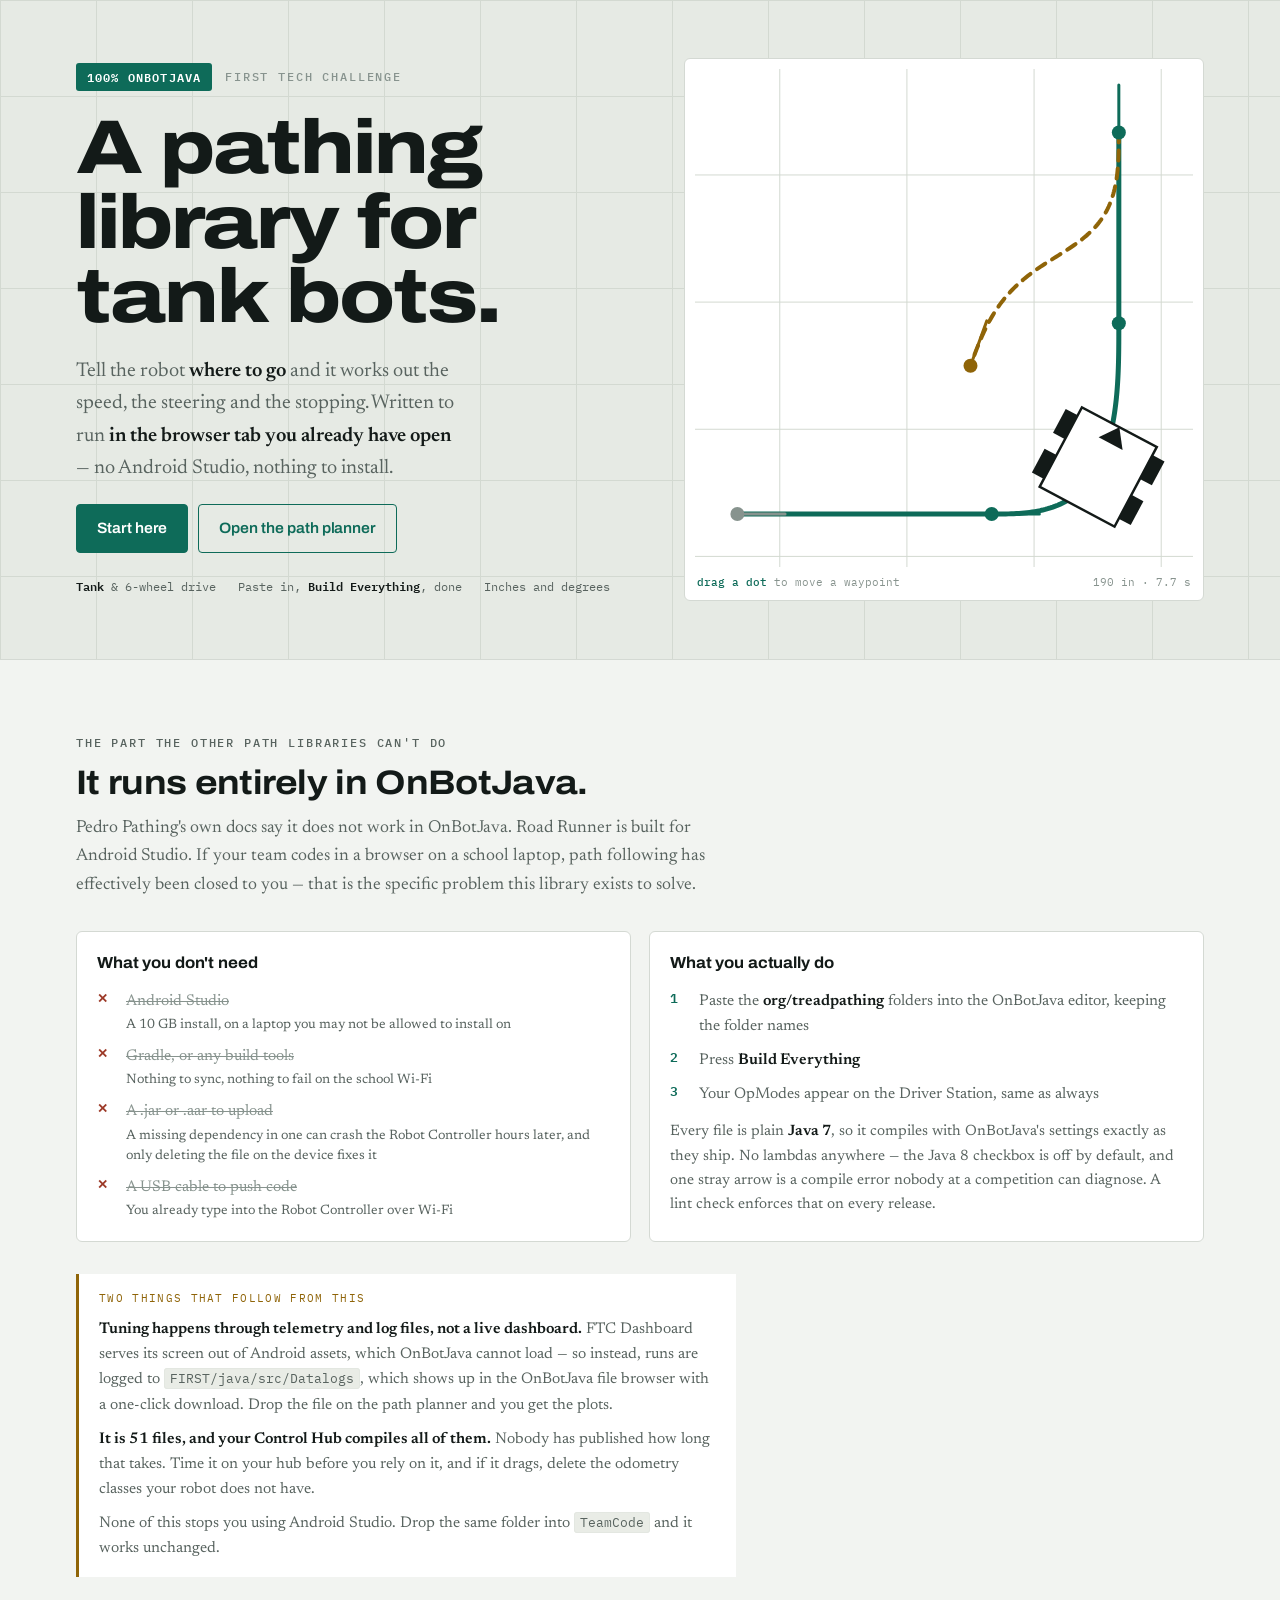
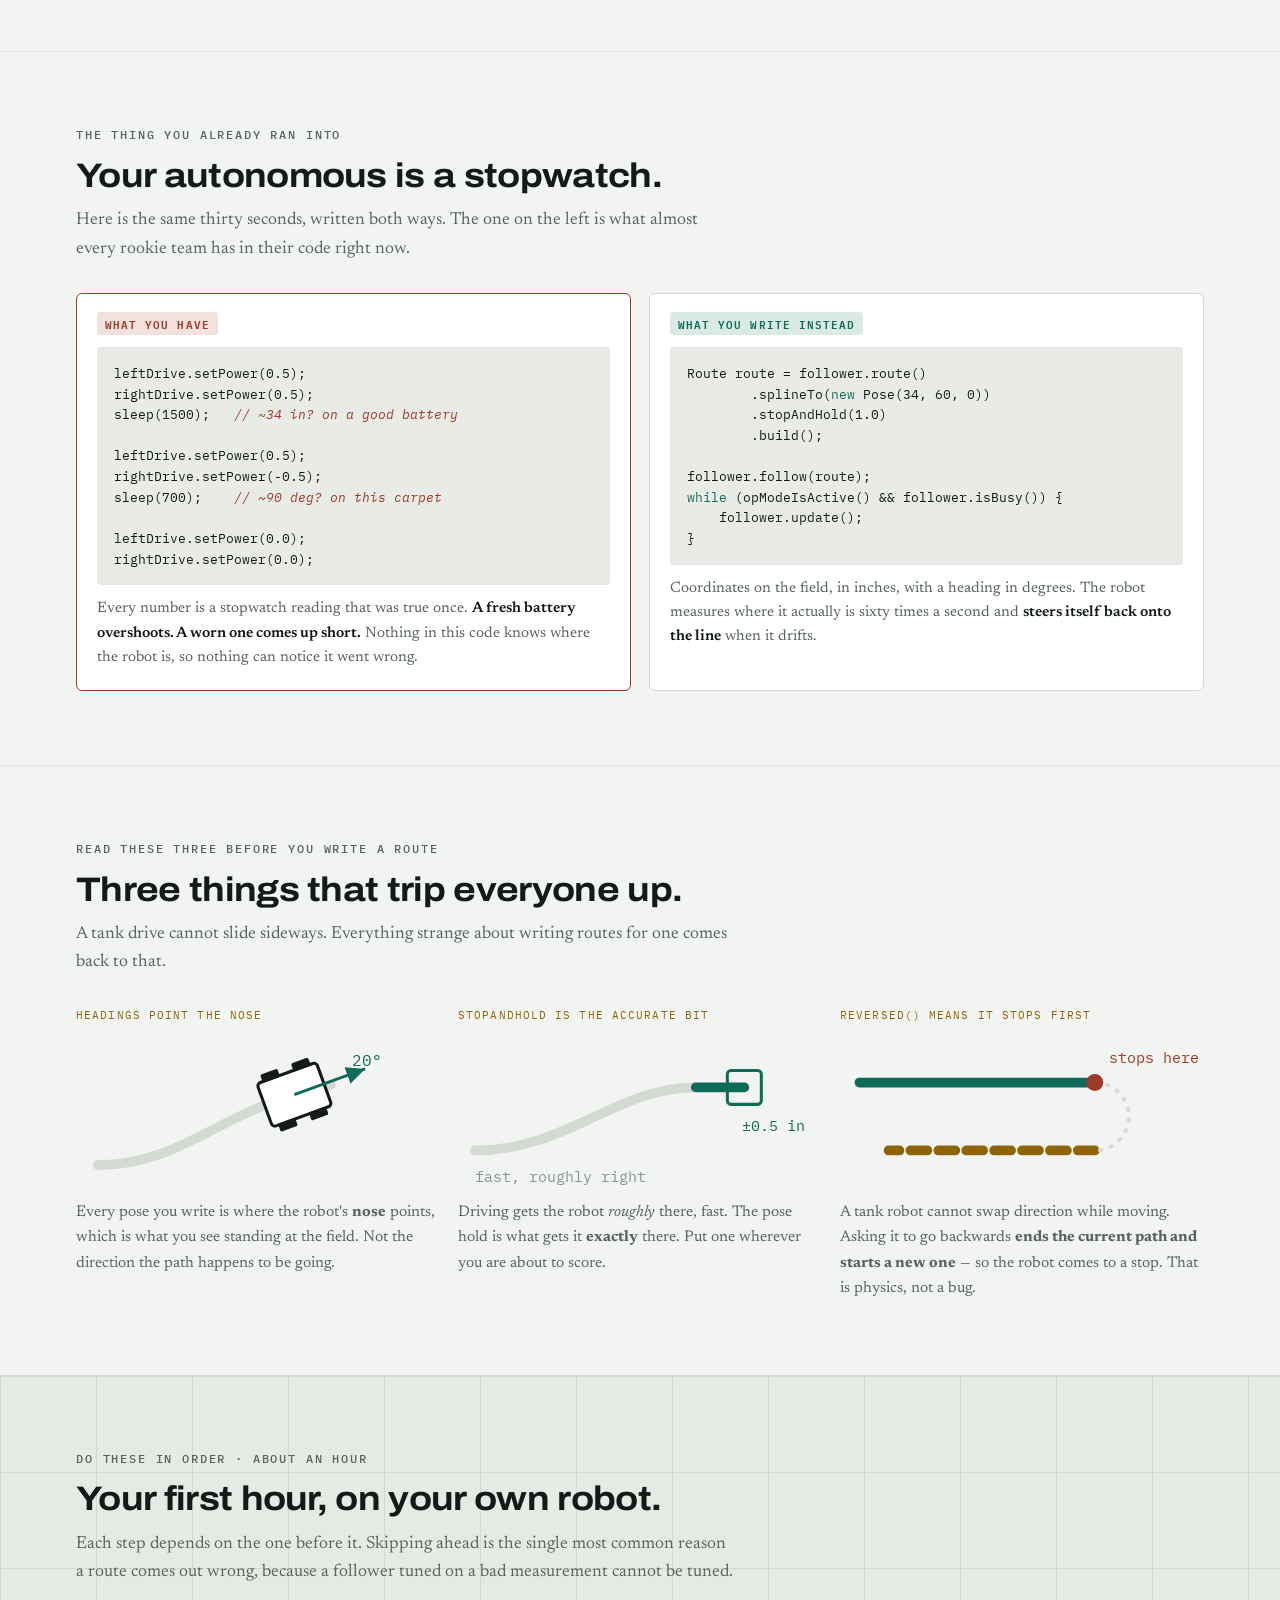
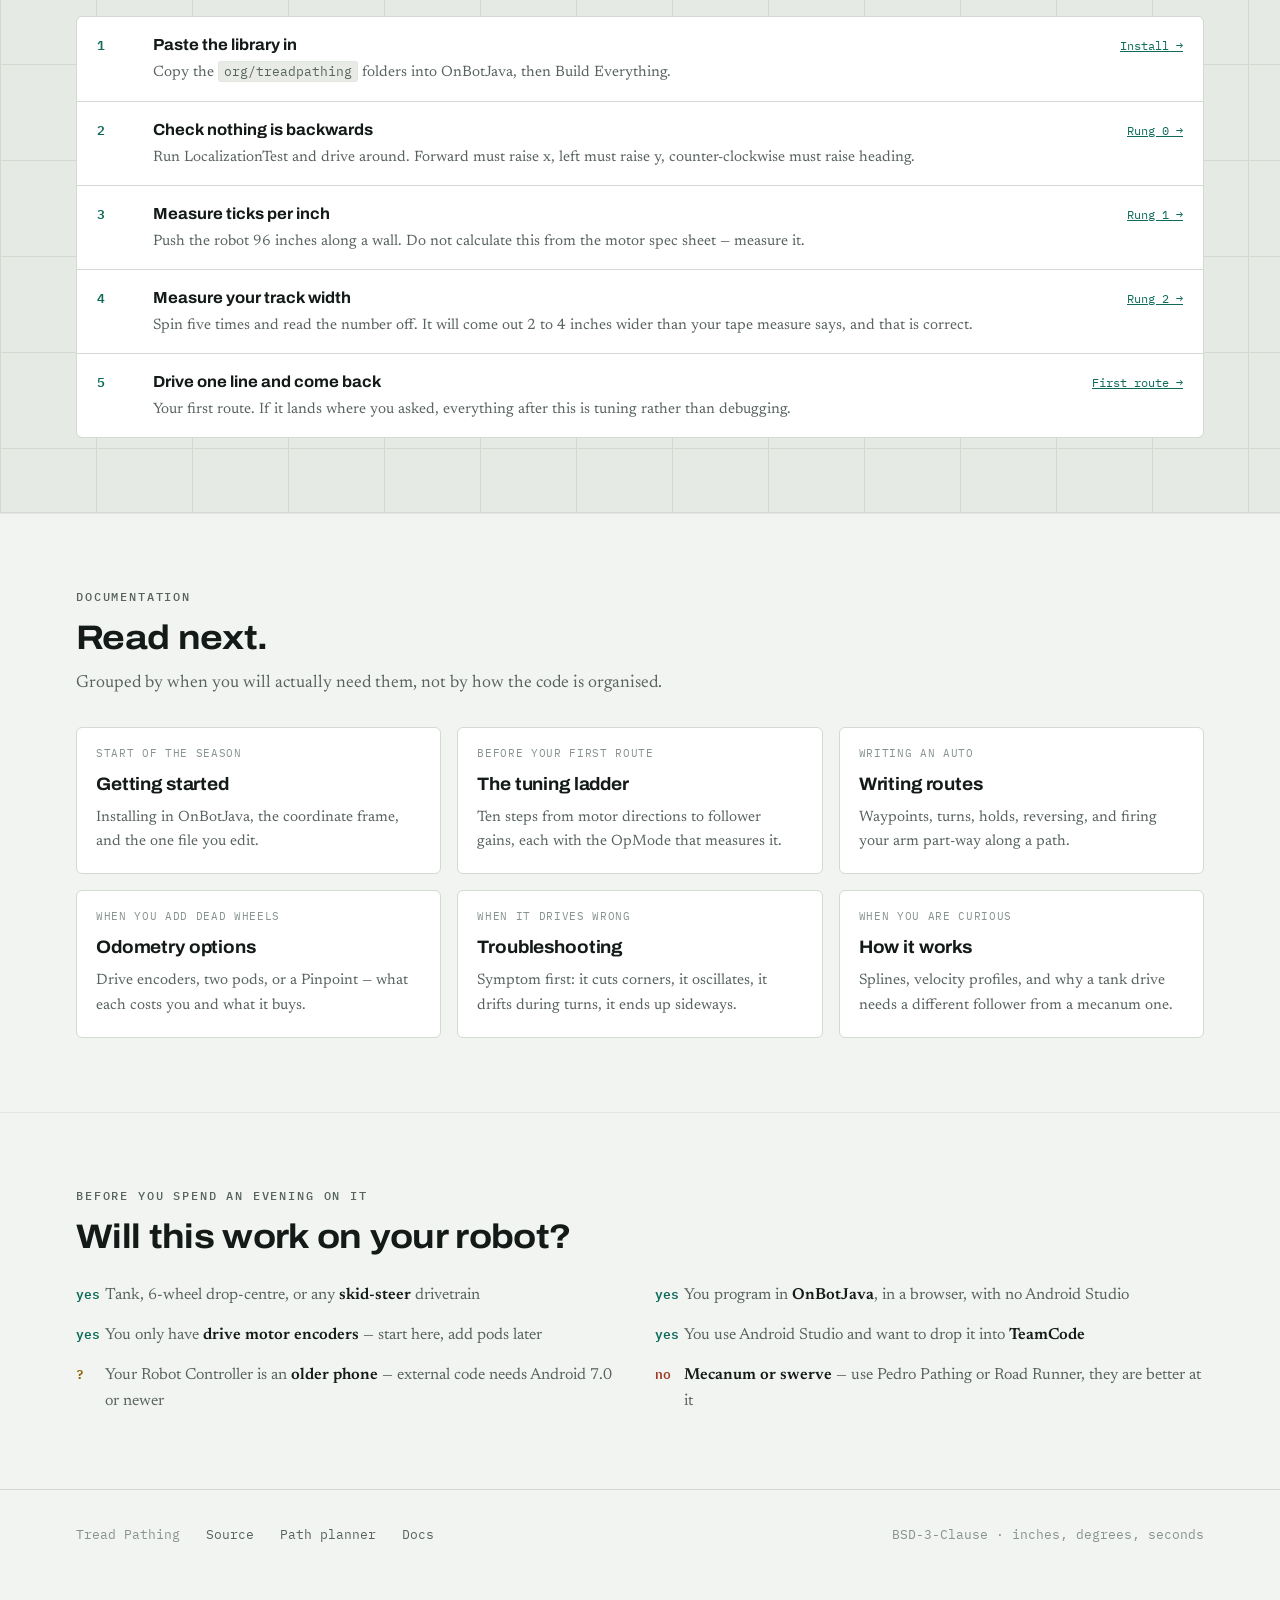
==== commit 25c572c6: "Site: 2026-09-05 00:11 UTC" ====
--- a/index.html
+++ b/index.html
@@ -457,9 +457,9 @@
     <div class="hero-copy">
       <div class="badges">
         <span class="badge">100% OnBotJava</span>
-        <p class="eyebrow">Path following for FTC tank drives</p>
-      </div>
-      <h1>Stop guessing how long 34&nbsp;inches takes.</h1>
+        <p class="eyebrow">FIRST Tech Challenge</p>
+      </div>
+      <h1>A pathing library for tank&nbsp;bots.</h1>
       <p class="lede">Tell the robot <b>where to go</b> and it works out the speed, the steering and the stopping. Written to run <b>in the browser tab you already have open</b> — no Android Studio, nothing to install.</p>
       <div class="cta">
         <a class="btn" href="#first-hour">Start here</a>
@@ -741,11 +741,6 @@
         <div class="no"><span class="mark">no</span><span class="t"><b>Mecanum or swerve</b> — use Pedro Pathing or Road Runner, they are better at it</span></div>
       </div>
 
-      <div class="honest">
-        <span class="h">What we have not proved yet</span>
-        <p>The maths is tested against a simulator and against a second implementation of itself, and 126 checks run on every change. The part that talks to motors and sensors is checked by the compiler, not by a robot — nobody has driven this yet.</p>
-        <p>So run step 2 before you trust anything, and tell us what breaks. That is what step 2 is for.</p>
-      </div>
     </div>
   </section>
 
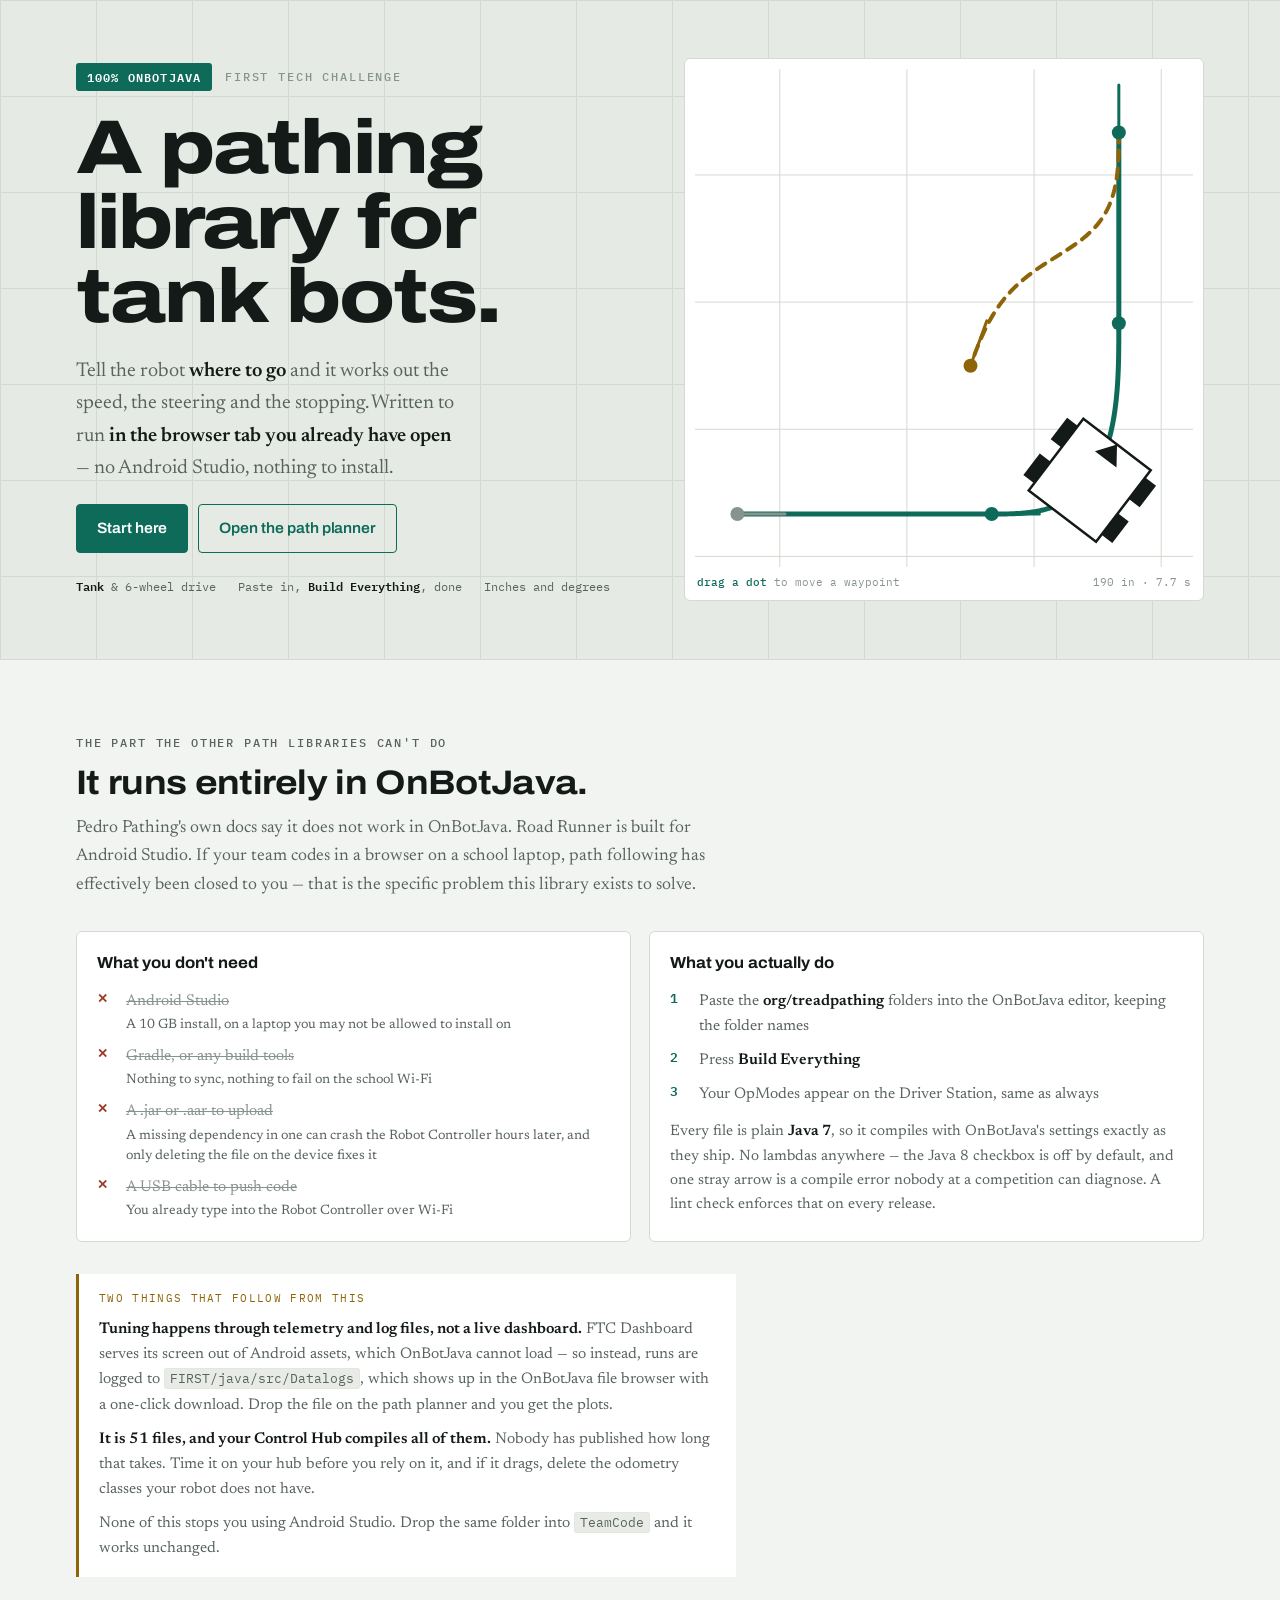
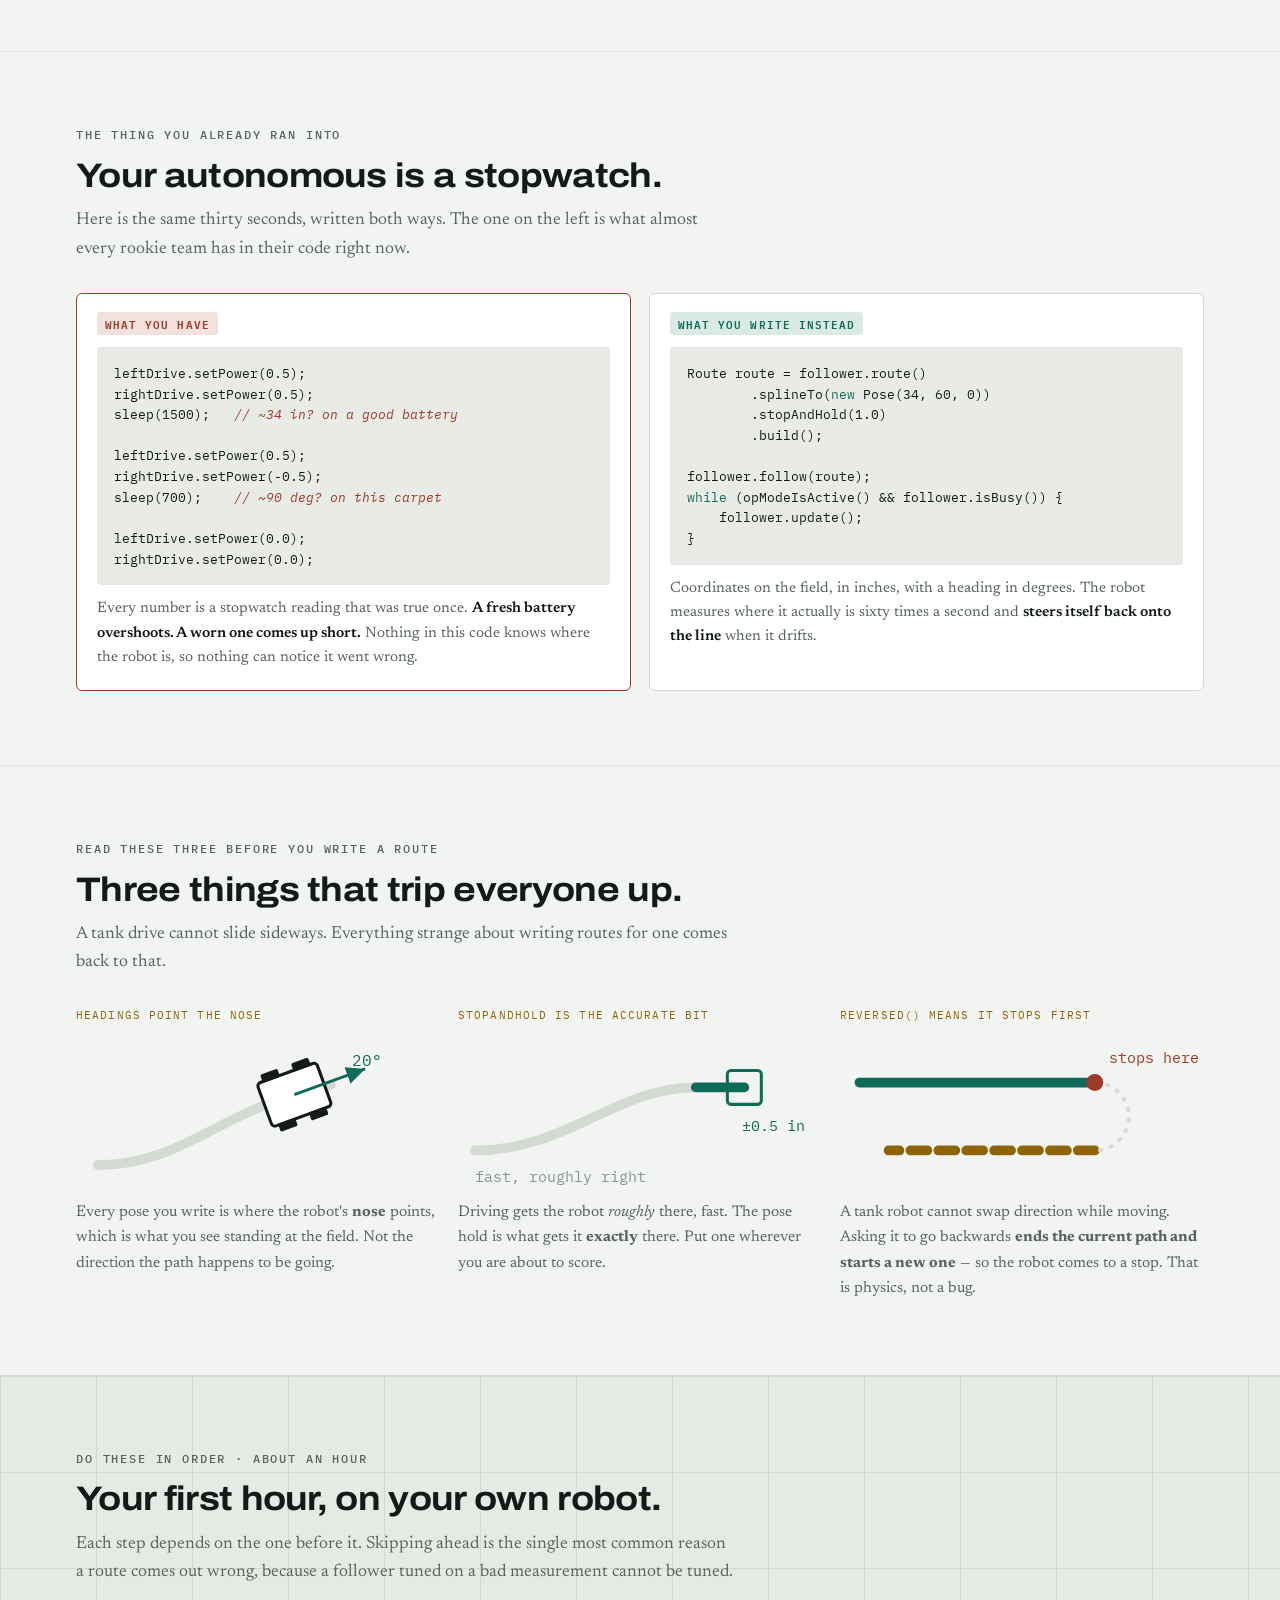
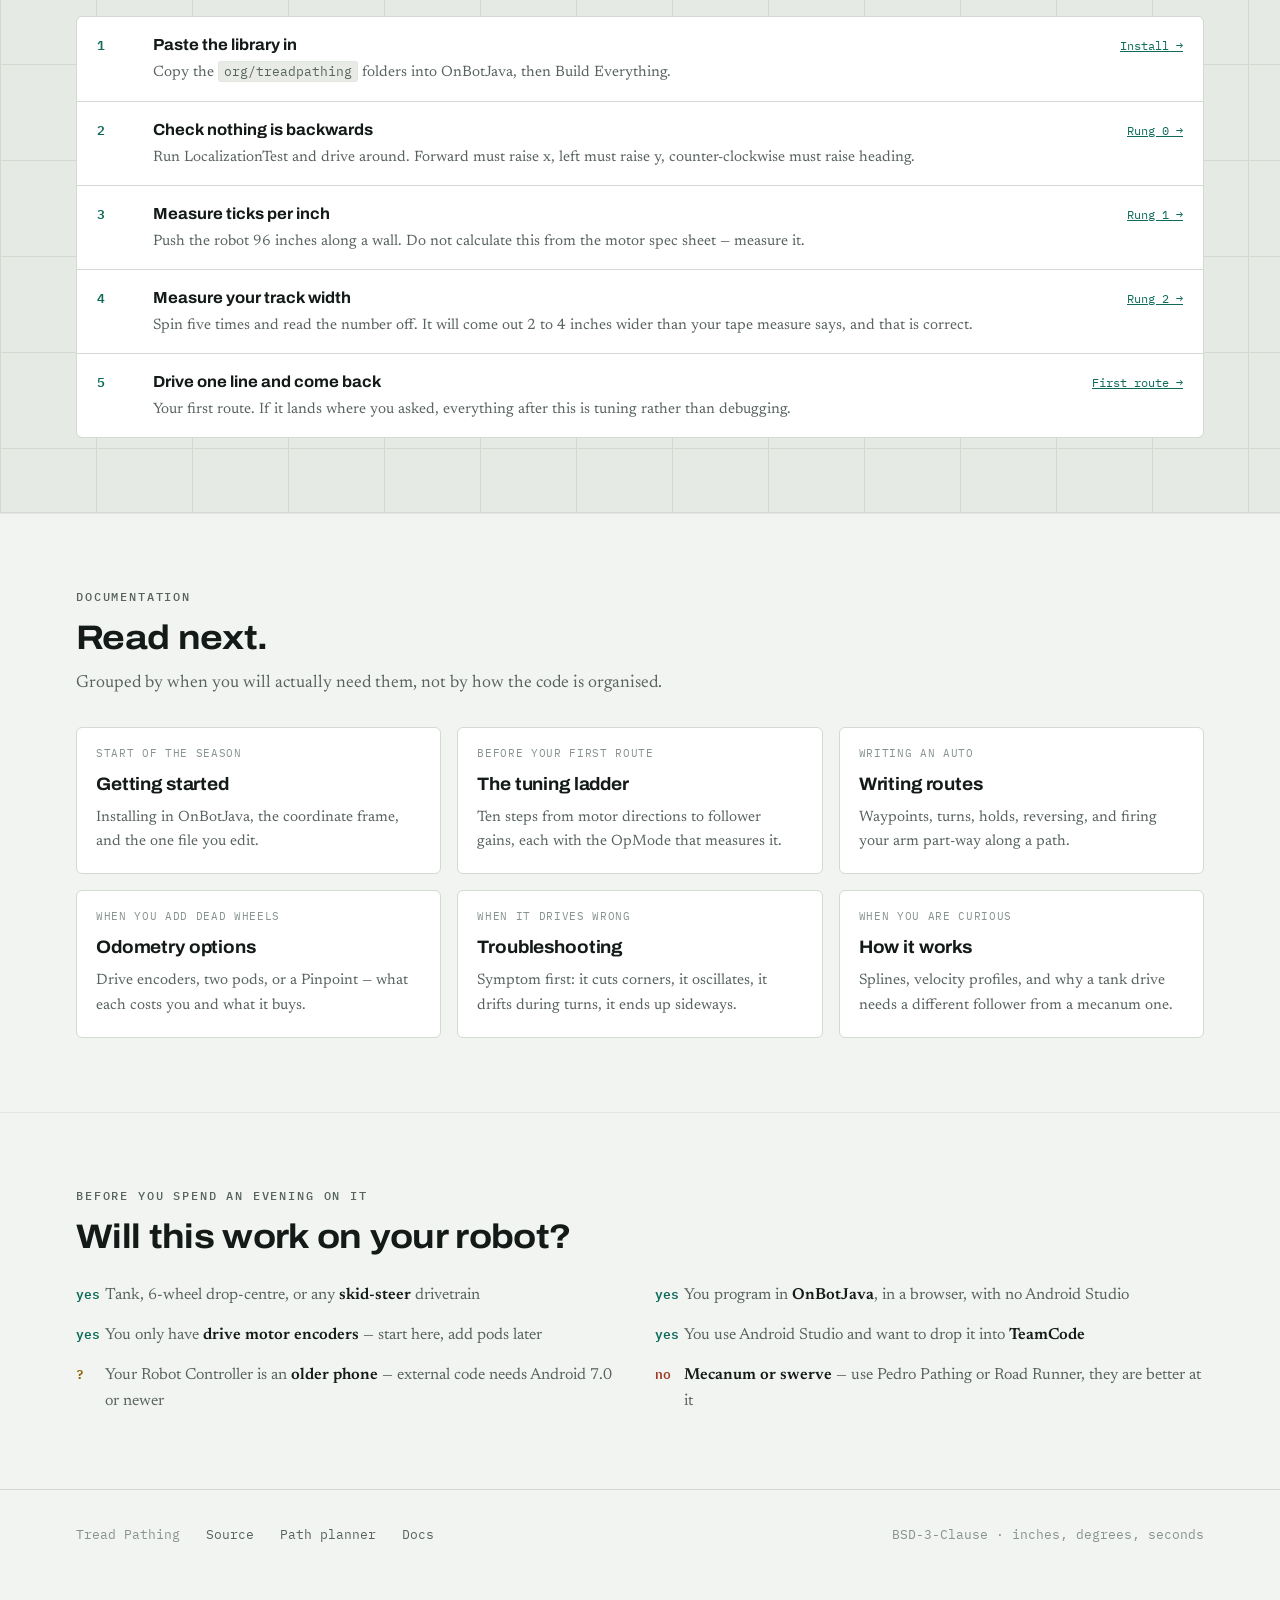
==== commit d151689f: "Site: 2026-09-05 11:22 UTC" ====
--- a/index.html
+++ b/index.html
@@ -874,11 +874,15 @@
 
   var DEFAULT_TANGENT_SCALE = 1.25;
 
-  /** waypoints: [{x, y, heading, tangentScale?}, ...] in TRAVEL-heading terms. */
+  /** Mirrors SplinePath.NO_SPEED_CAP: a leg asking for no ceiling of its own. */
+  var NO_SPEED_CAP = 0;
+
+  /** waypoints: [{x, y, heading, tangentScale?, maxSpeed?}, ...] in TRAVEL-heading terms. */
   function SplinePath(waypoints) {
     this.segments = [];
     this.tables = [];
     this.starts = [];
+    this.caps = [];
     var total = 0;
     for (var i = 0; i < waypoints.length - 1; i++) {
       var a = waypoints[i], b = waypoints[i + 1];
@@ -889,6 +893,8 @@
       var segment = new SplineSegment(a, outMag, b, inMag);
       this.segments.push(segment);
       this.tables.push(new ArcLengthTable(segment));
+      // The cap rides on the waypoint you are driving to, so leg i takes it from b.
+      this.caps.push(Math.max(b.maxSpeed || NO_SPEED_CAP, 0));
       this.starts.push(total);
       total += this.tables[i].total;
     }
@@ -911,6 +917,10 @@
   SplinePath.prototype.curvatureAt = function (s) {
     var at = this._locate(s);
     return this.segments[at.index].curvature(at.t);
+  };
+  /** Speed ceiling asked for on the leg containing this arc length, 0 for none. */
+  SplinePath.prototype.speedCapAt = function (s) {
+    return this.caps[this._locate(s).index];
   };
 
   // ---------------------------------------------------------------- constraints
@@ -967,6 +977,7 @@
     var s = new Float64Array(count), k = new Float64Array(count);
     var tangent = new Float64Array(count), x = new Float64Array(count), y = new Float64Array(count);
     var v = new Float64Array(count);
+    var ceiling = new Float64Array(count);
 
     for (var i = 0; i < count; i++) {
       var arc = length * i / intervals;
@@ -974,12 +985,15 @@
       var pose = path.poseAt(arc);
       x[i] = pose.x; y[i] = pose.y; tangent[i] = pose.heading;
       k[i] = path.curvatureAt(arc);
-    }
-
-    v[0] = Math.min(constraints.startVelocity, constraints.velocityLimit(k[0]));
+      var limit = constraints.velocityLimit(k[i]);
+      var cap = path.speedCapAt(arc);
+      ceiling[i] = cap > 0 ? Math.min(limit, cap) : limit;
+    }
+
+    v[0] = Math.min(constraints.startVelocity, ceiling[0]);
     for (i = 1; i < count; i++) {
       var ds = s[i] - s[i - 1];
-      v[i] = Math.min(constraints.velocityLimit(k[i]),
+      v[i] = Math.min(ceiling[i],
                       reachable(v[i - 1], constraints.accelerationLimit(k[i - 1]), ds));
     }
 
@@ -1078,6 +1092,7 @@
   var api = {
     TAU: TAU,
     DEFAULT_TANGENT_SCALE: DEFAULT_TANGENT_SCALE,
+    NO_SPEED_CAP: NO_SPEED_CAP,
     clamp: clamp,
     lerp: lerp,
     normalizeAngle: normalizeAngle,
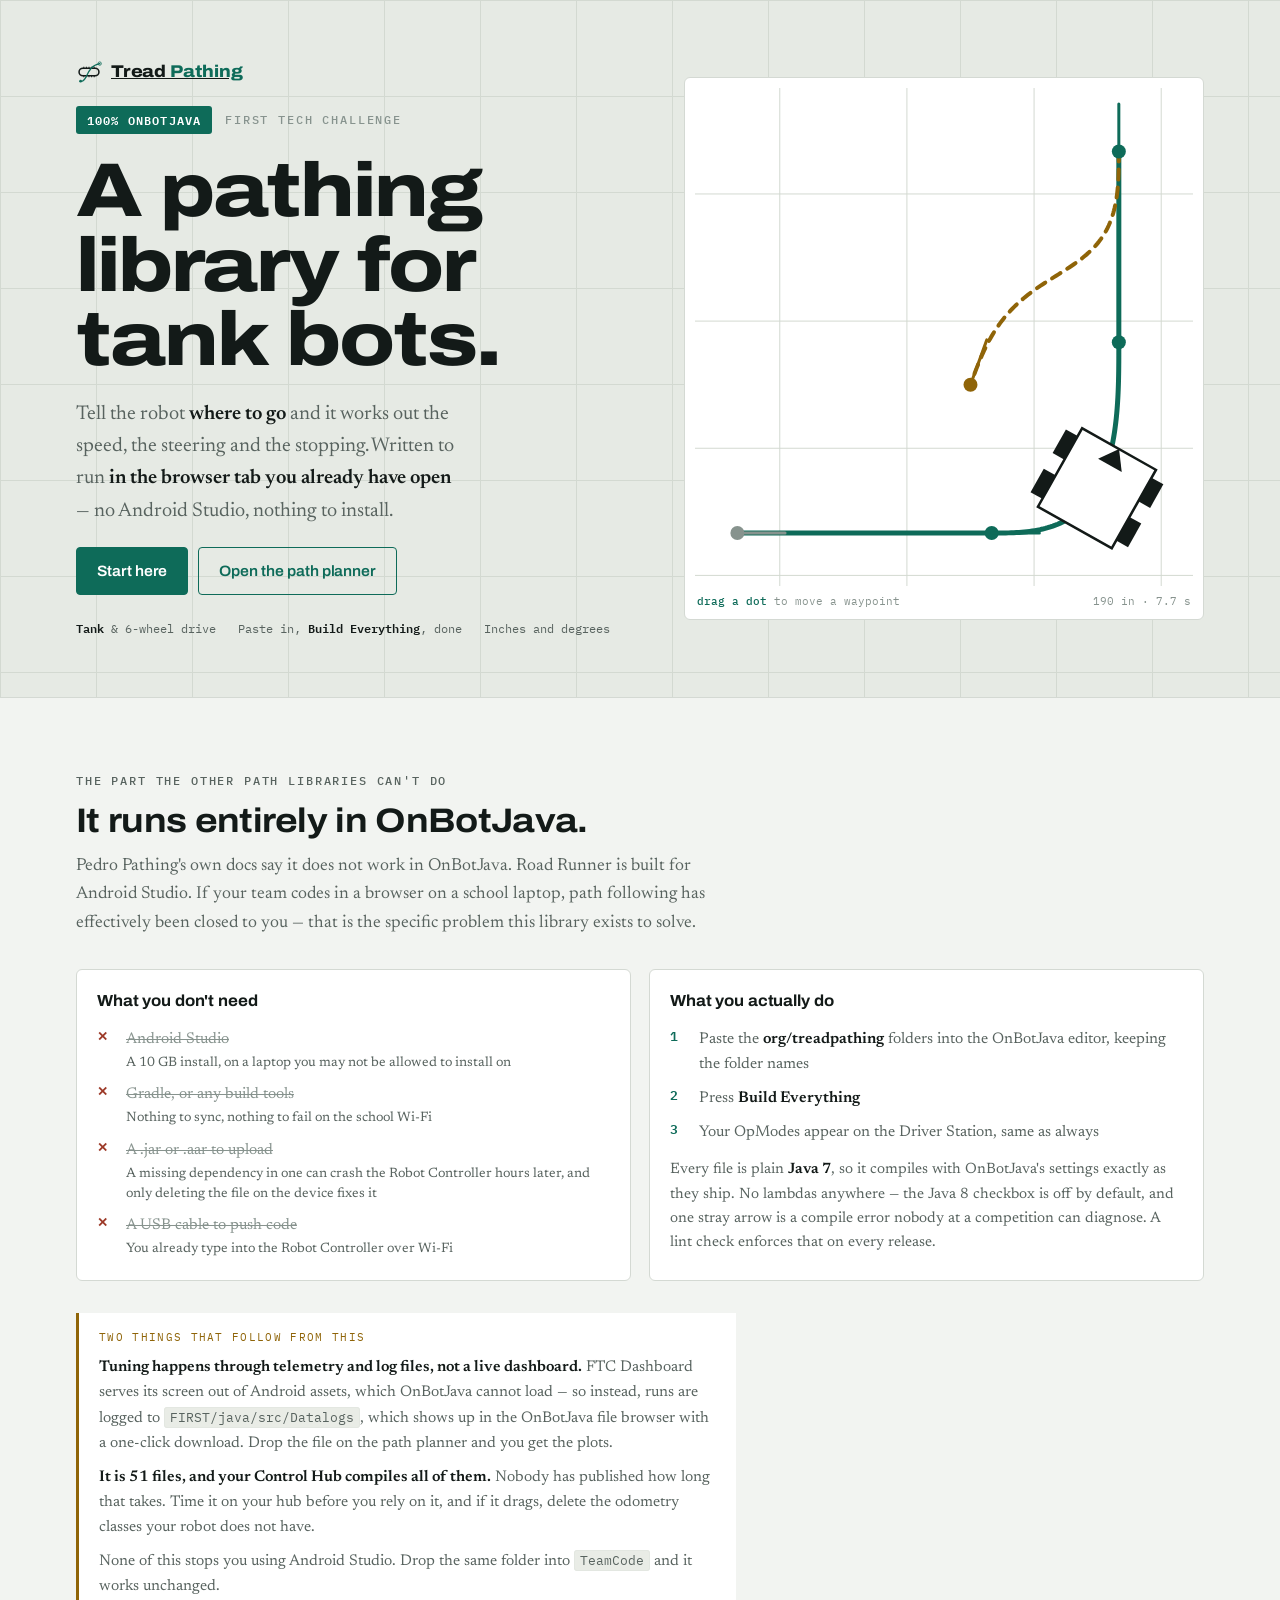
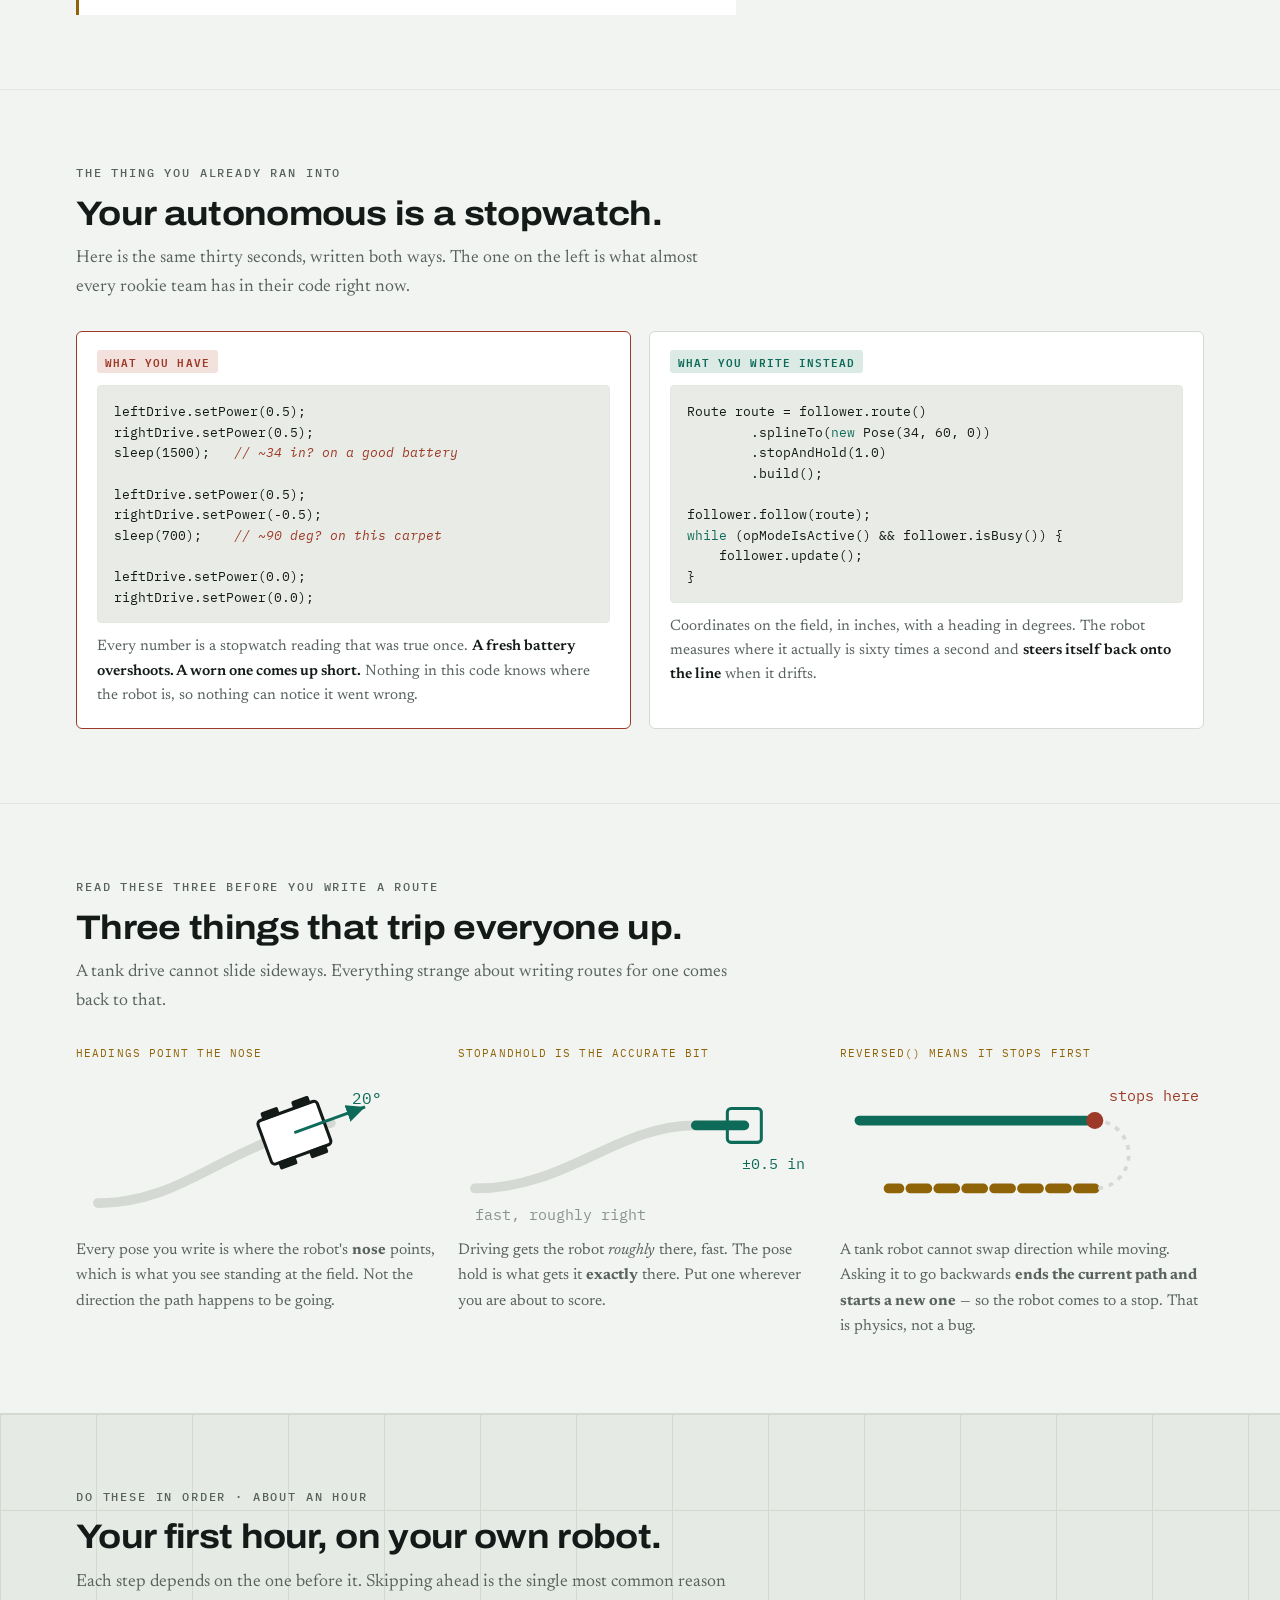
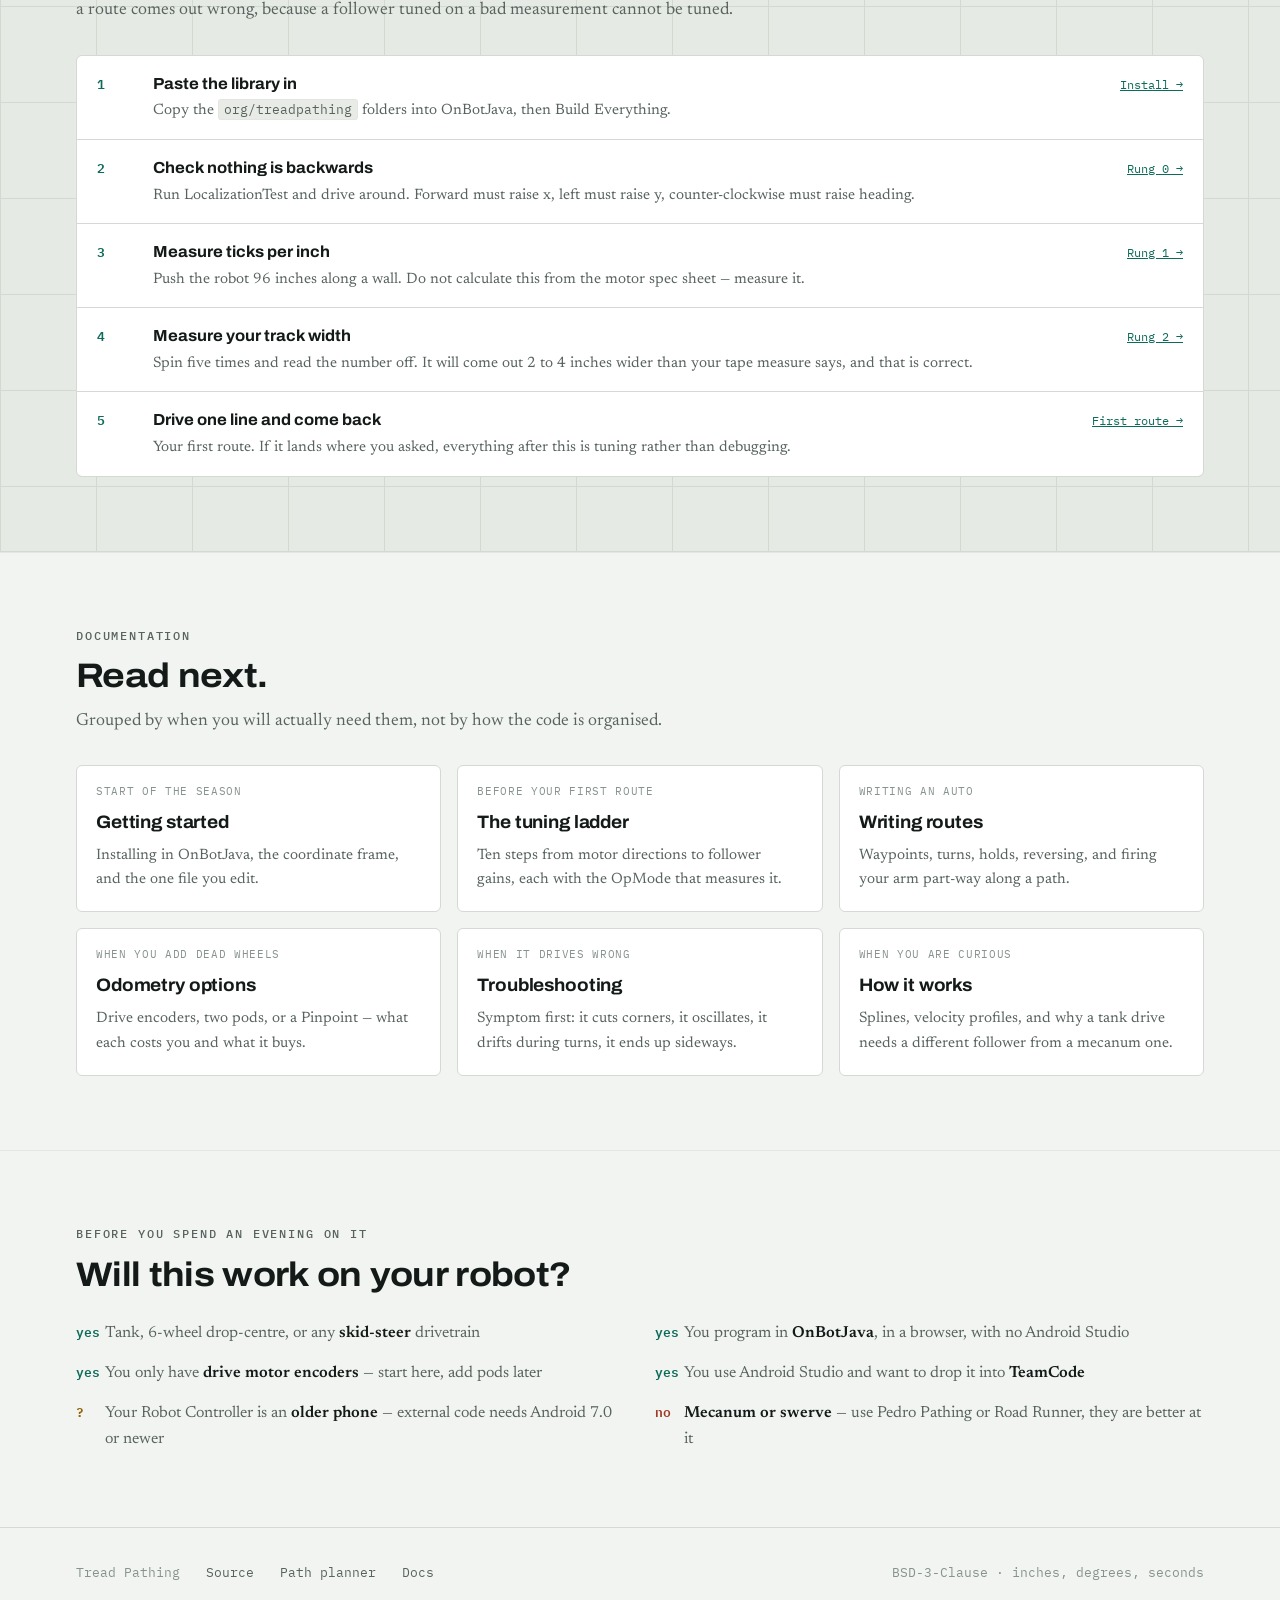
==== commit ad735621: "Site: 2026-09-05 12:15 UTC" ====
--- a/index.html
+++ b/index.html
@@ -4,6 +4,7 @@
 <meta charset="utf-8">
 <meta name="viewport" content="width=device-width, initial-scale=1">
 <title>Tread Pathing</title>
+<link rel="icon" type="image/svg+xml" href="favicon.svg">
 <link rel="preconnect" href="https://fonts.googleapis.com">
 <link rel="preconnect" href="https://fonts.gstatic.com" crossorigin>
 <link rel="stylesheet" href="https://fonts.googleapis.com/css2?family=Archivo:wdth,wght@100..125,400..800&family=IBM+Plex+Mono:wght@400;500;600&family=Newsreader:opsz,wght@6..72,400;6..72,500;6..72,600&display=swap">
@@ -155,6 +156,18 @@
   }
 
   .hero-copy { display: flex; flex-direction: column; gap: 20px; }
+
+  .brand-mark { display: flex; align-items: center; gap: 9px; color: var(--ink); }
+  .brand-mark svg { width: 26px; height: 26px; flex: none; }
+  .brand-mark .word {
+    font-family: var(--f-display);
+    font-variation-settings: "wdth" 112;
+    font-weight: 800;
+    font-size: 17px;
+    letter-spacing: -.01em;
+  }
+  .brand-mark .word span { color: var(--primary); }
+
   .hero-copy .lede {
     font-size: 20px;
     color: var(--muted);
@@ -455,6 +468,30 @@
 <header class="hero">
   <div class="shell">
     <div class="hero-copy">
+      <a class="brand-mark" href="index.html" aria-label="Tread Pathing">
+        <svg viewBox="0 0 170 170" aria-hidden="true">
+          <g transform="translate(5,5)">
+            <rect x="15" y="55" width="130" height="50" rx="25" fill="none" stroke="currentColor" stroke-width="10"/>
+            <g stroke="currentColor" stroke-width="6" stroke-linecap="round">
+              <line x1="46" y1="48" x2="46" y2="58"/>
+              <line x1="63" y1="48" x2="63" y2="58"/>
+              <line x1="80" y1="48" x2="80" y2="58"/>
+              <line x1="97" y1="48" x2="97" y2="58"/>
+              <line x1="114" y1="48" x2="114" y2="58"/>
+              <line x1="46" y1="102" x2="46" y2="112"/>
+              <line x1="63" y1="102" x2="63" y2="112"/>
+              <line x1="80" y1="102" x2="80" y2="112"/>
+              <line x1="97" y1="102" x2="97" y2="112"/>
+              <line x1="114" y1="102" x2="114" y2="112"/>
+            </g>
+            <path d="M25,140 C70,150 60,40 150,25" fill="none" stroke="var(--primary)" stroke-width="8" stroke-linecap="round"/>
+            <circle cx="25" cy="140" r="9" fill="var(--primary)"/>
+            <circle cx="150" cy="25" r="11" fill="none" stroke="var(--primary)" stroke-width="5"/>
+            <circle cx="150" cy="25" r="4" fill="var(--primary)"/>
+          </g>
+        </svg>
+        <span class="word">Tread <span>Pathing</span></span>
+      </a>
       <div class="badges">
         <span class="badge">100% OnBotJava</span>
         <p class="eyebrow">FIRST Tech Challenge</p>
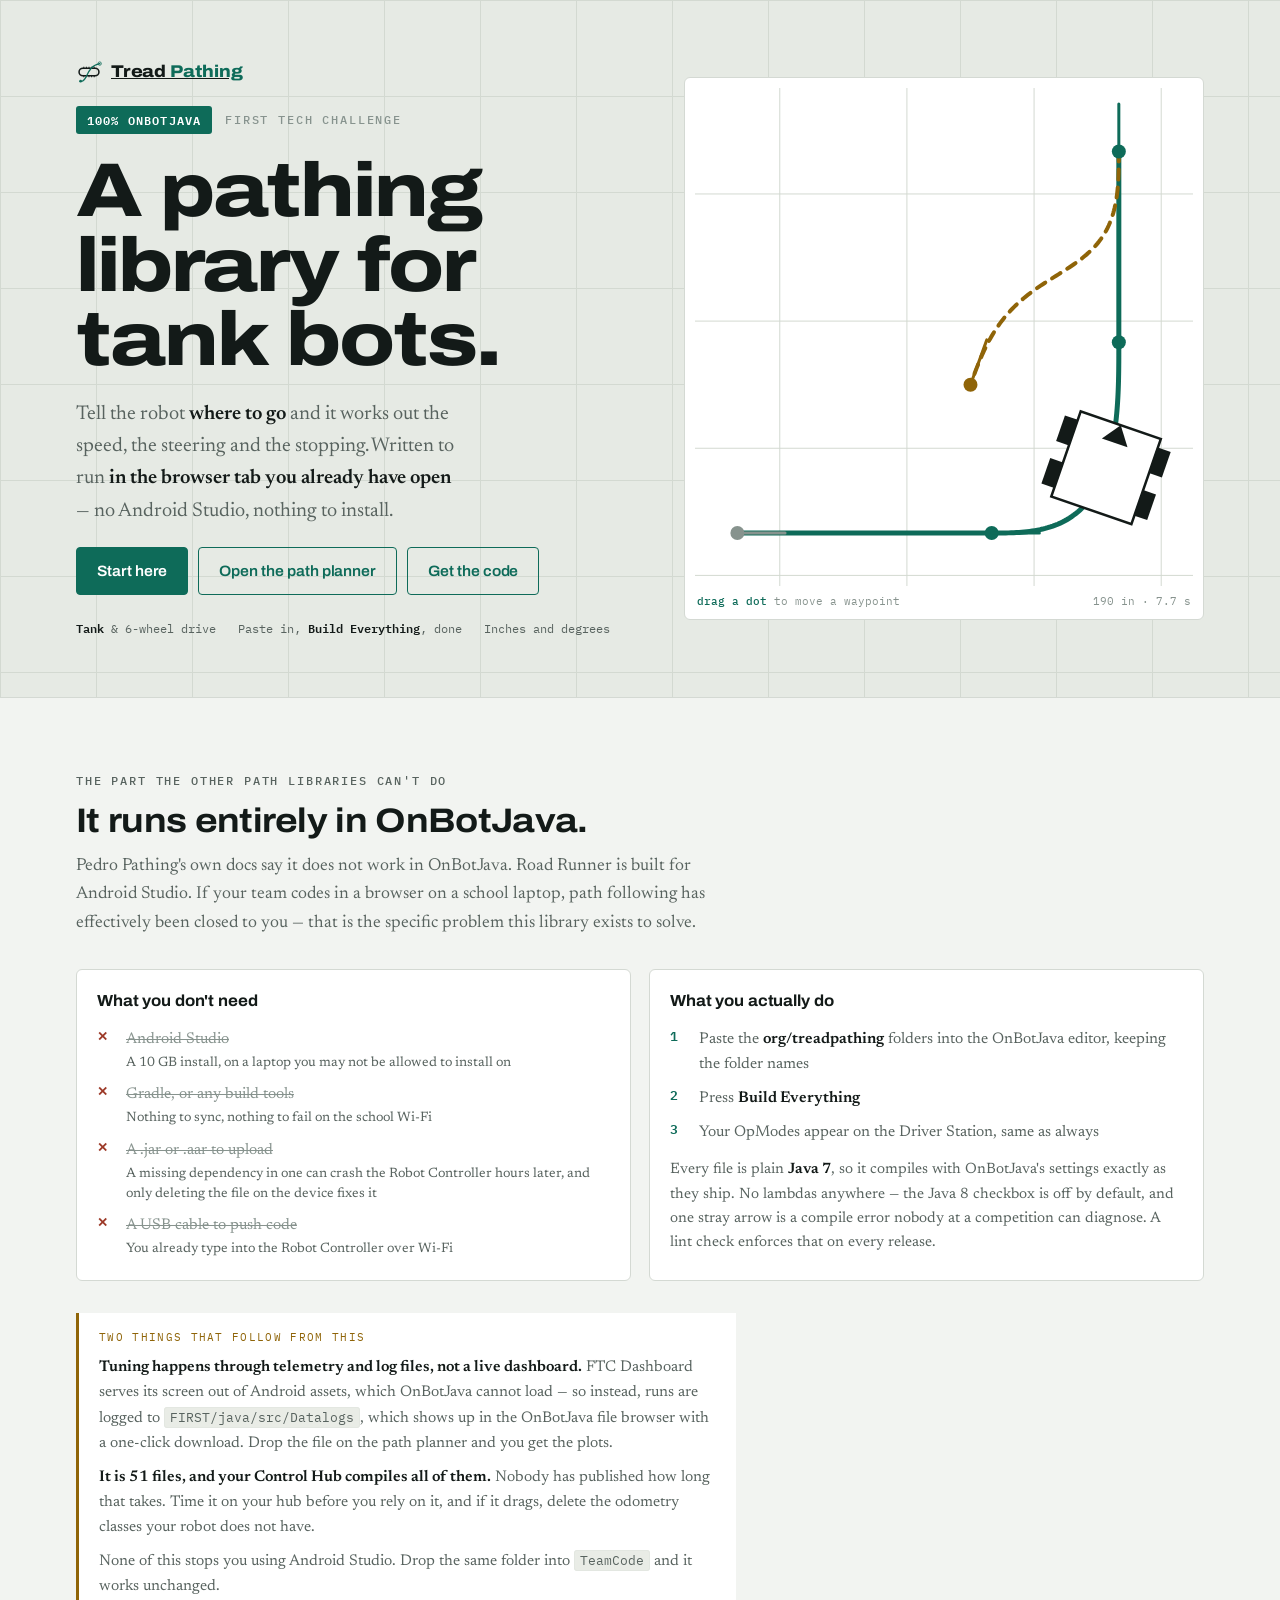
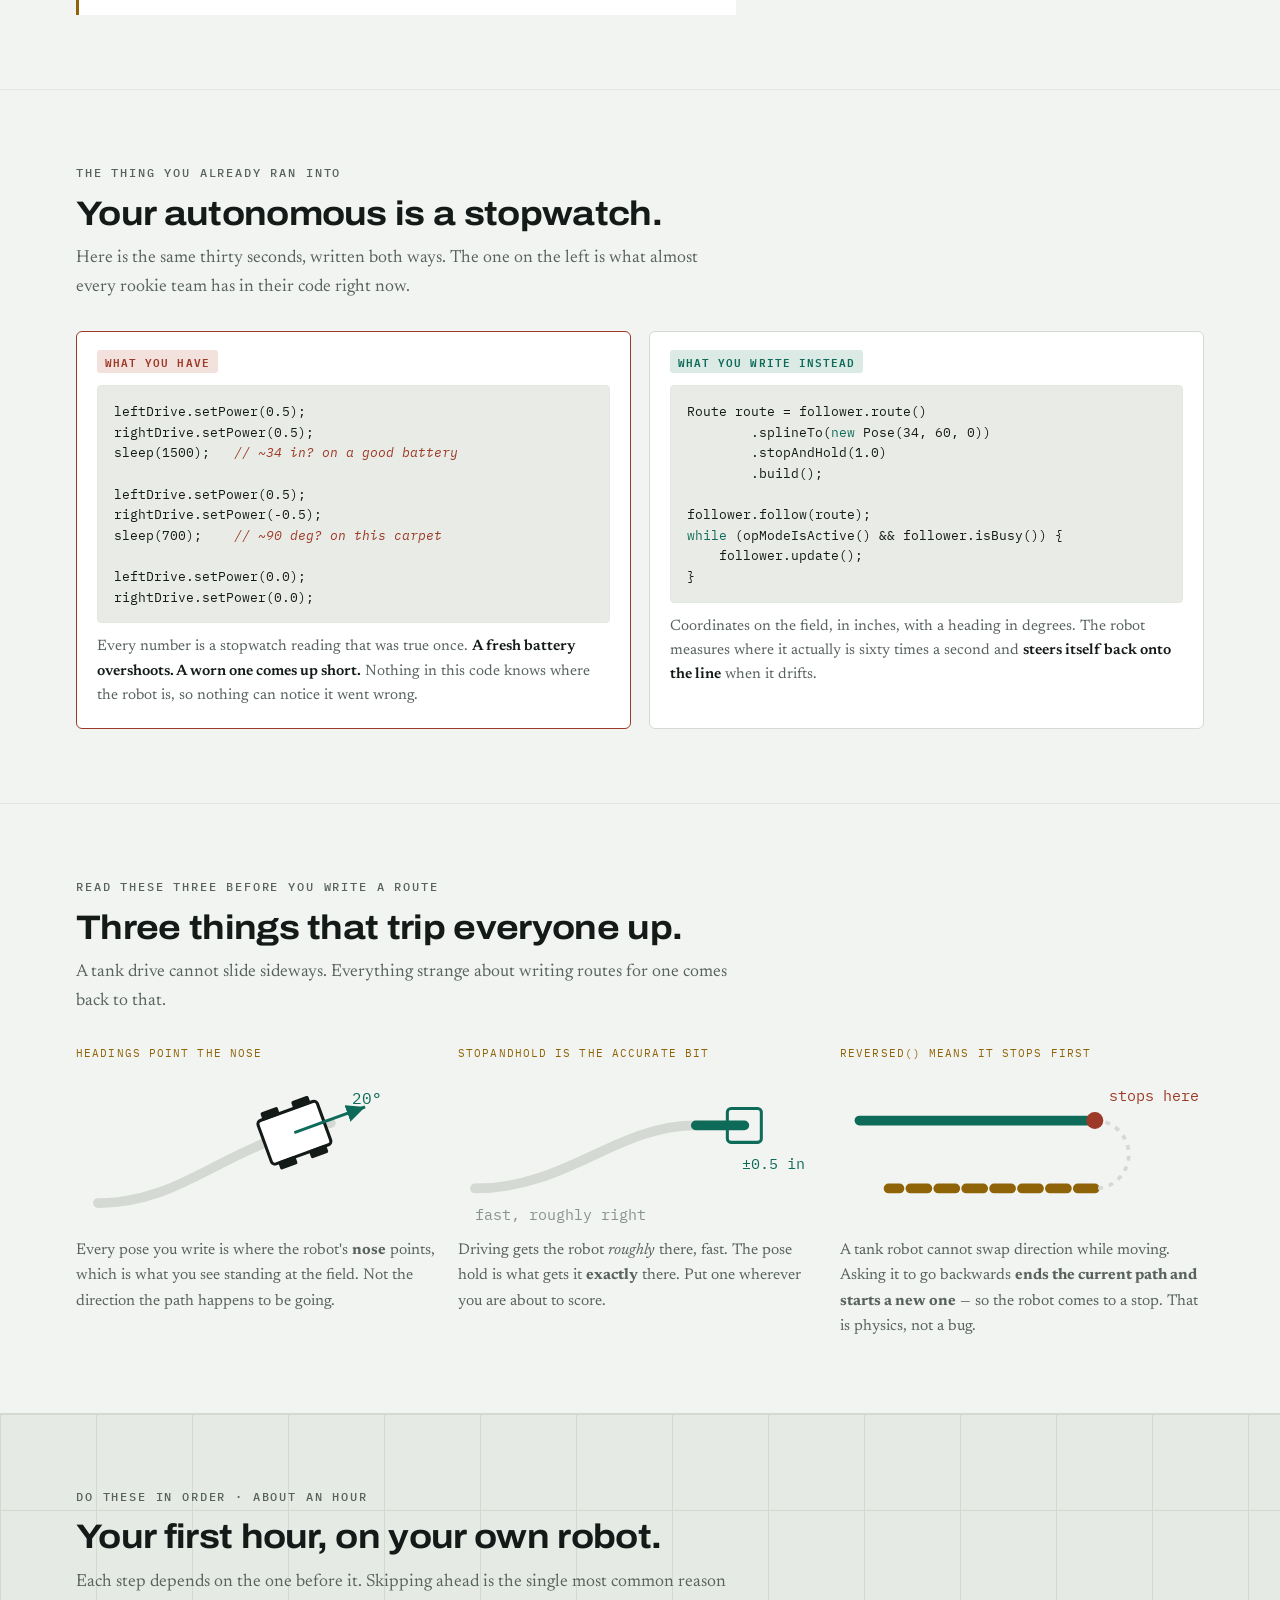
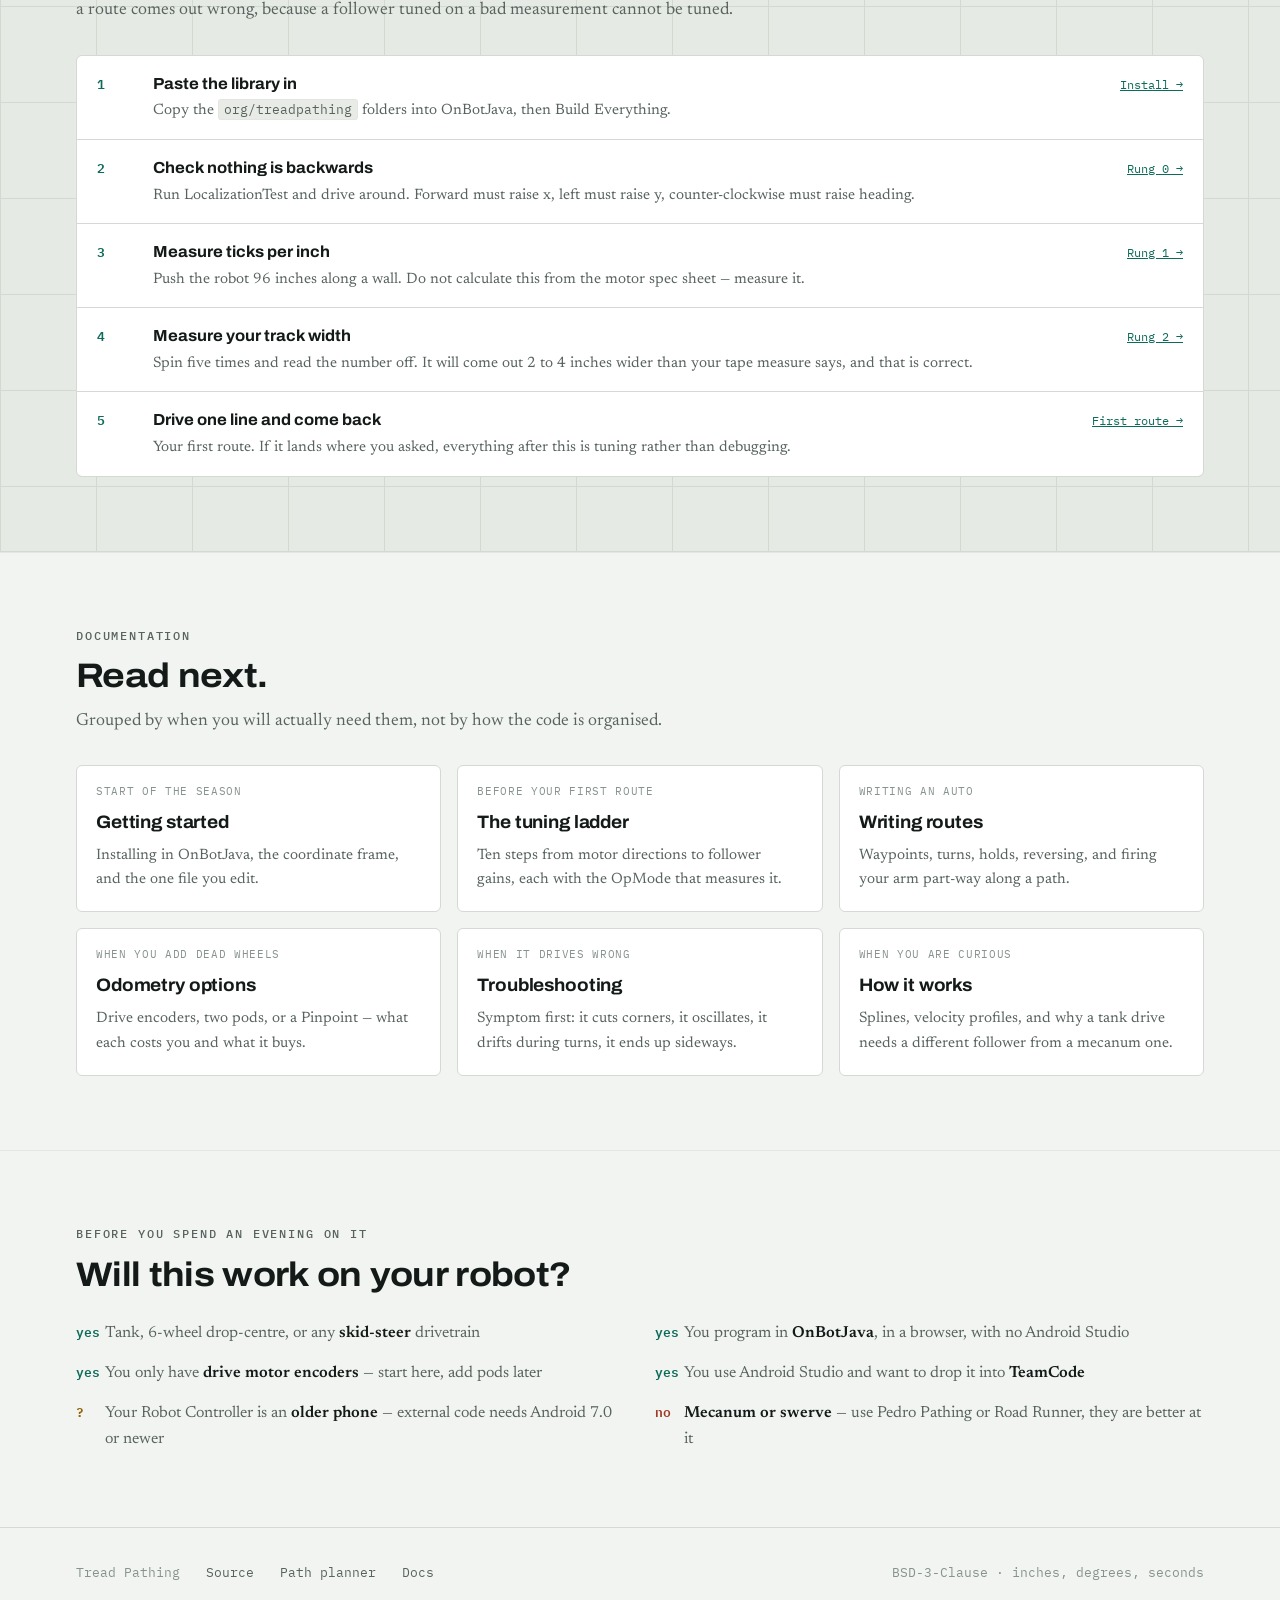
==== commit 82ae748e: "Site: 2026-09-05 12:37 UTC" ====
--- a/index.html
+++ b/index.html
@@ -501,6 +501,7 @@
       <div class="cta">
         <a class="btn" href="#first-hour">Start here</a>
         <a class="btn ghost" id="plannerLink" href="#">Open the path planner</a>
+        <a class="btn ghost" data-doc="repo" href="https://github.com/BotBuilders-Robotics/TreadPathing">Get the code</a>
       </div>
       <div class="facts">
         <span><b>Tank</b> &amp; 6-wheel drive</span>
@@ -786,7 +787,7 @@
 <footer>
   <div class="shell">
     <span>Tread Pathing</span>
-    <a href="#" data-doc="repo">Source</a>
+    <a href="https://github.com/BotBuilders-Robotics/TreadPathing" data-doc="repo">Source</a>
     <a href="#" id="plannerLinkFoot">Path planner</a>
     <a href="#" data-doc="getting-started">Docs</a>
     <span class="grow"></span>
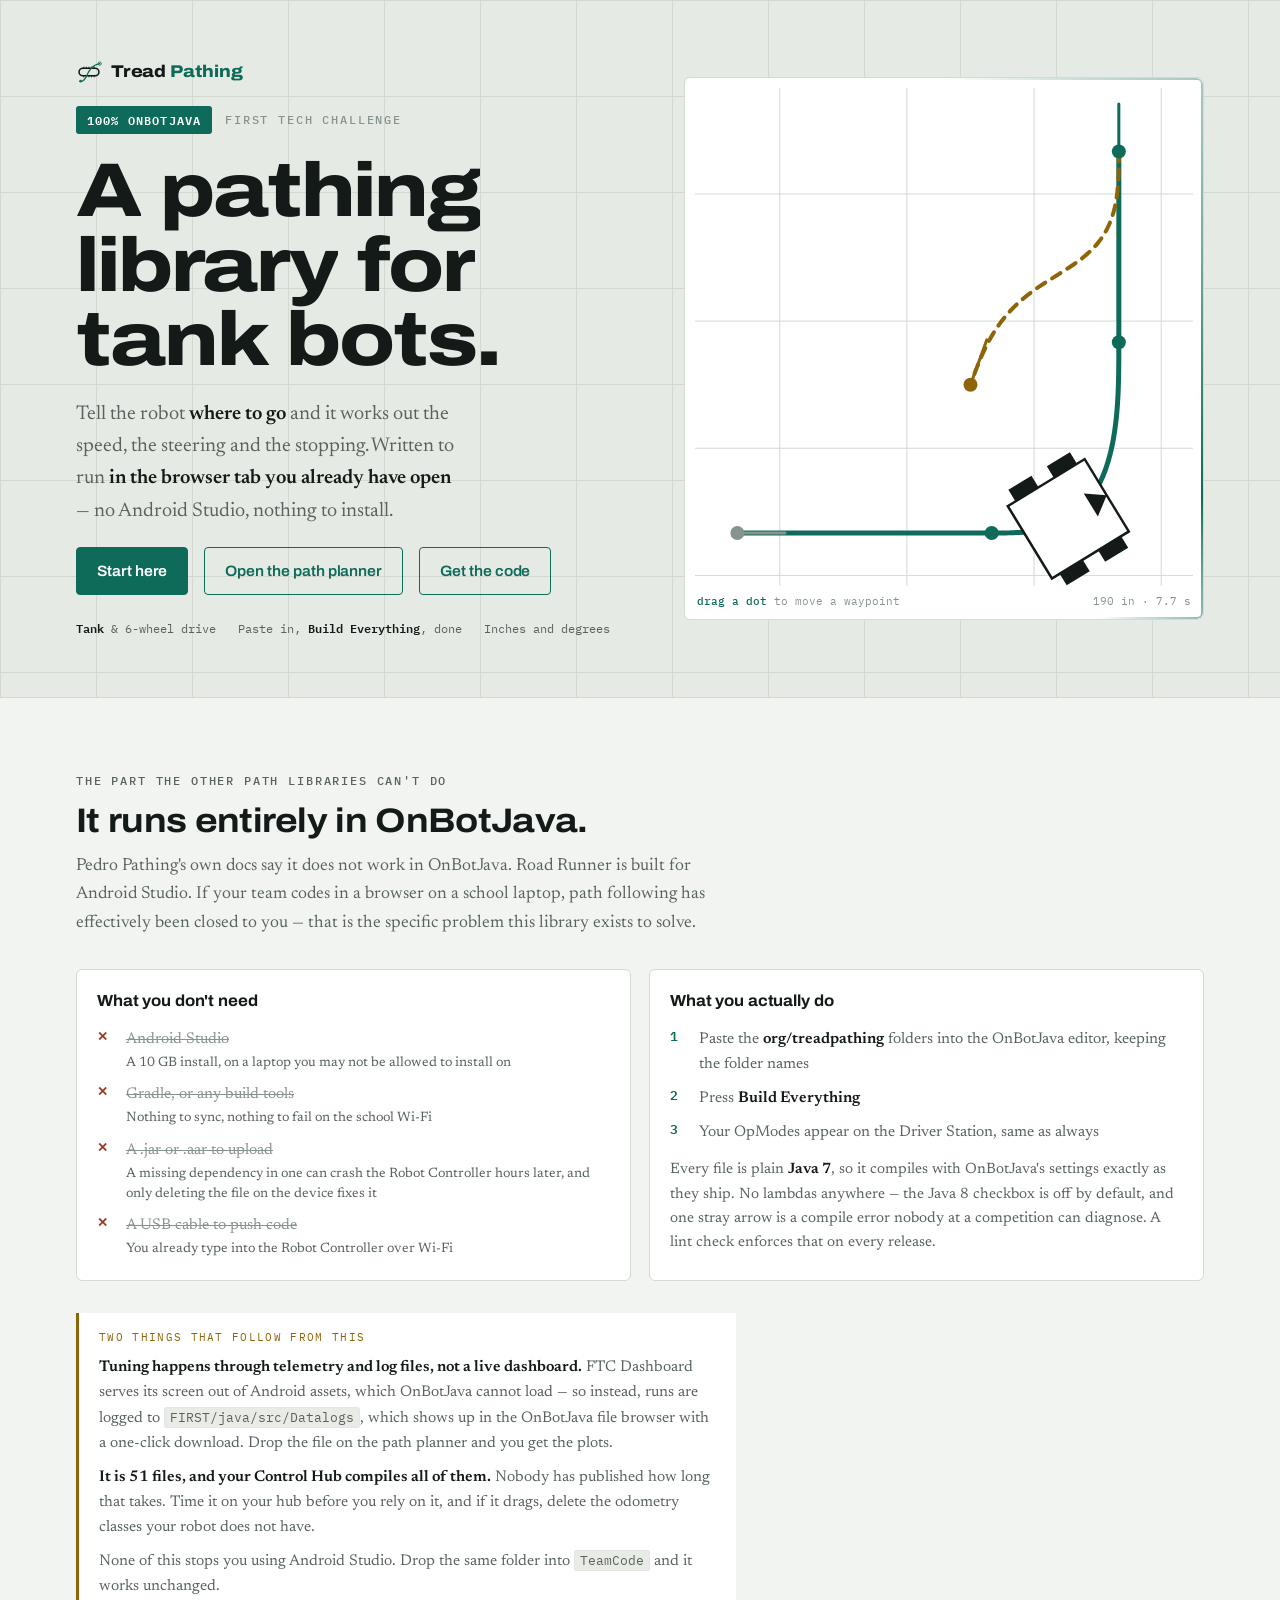
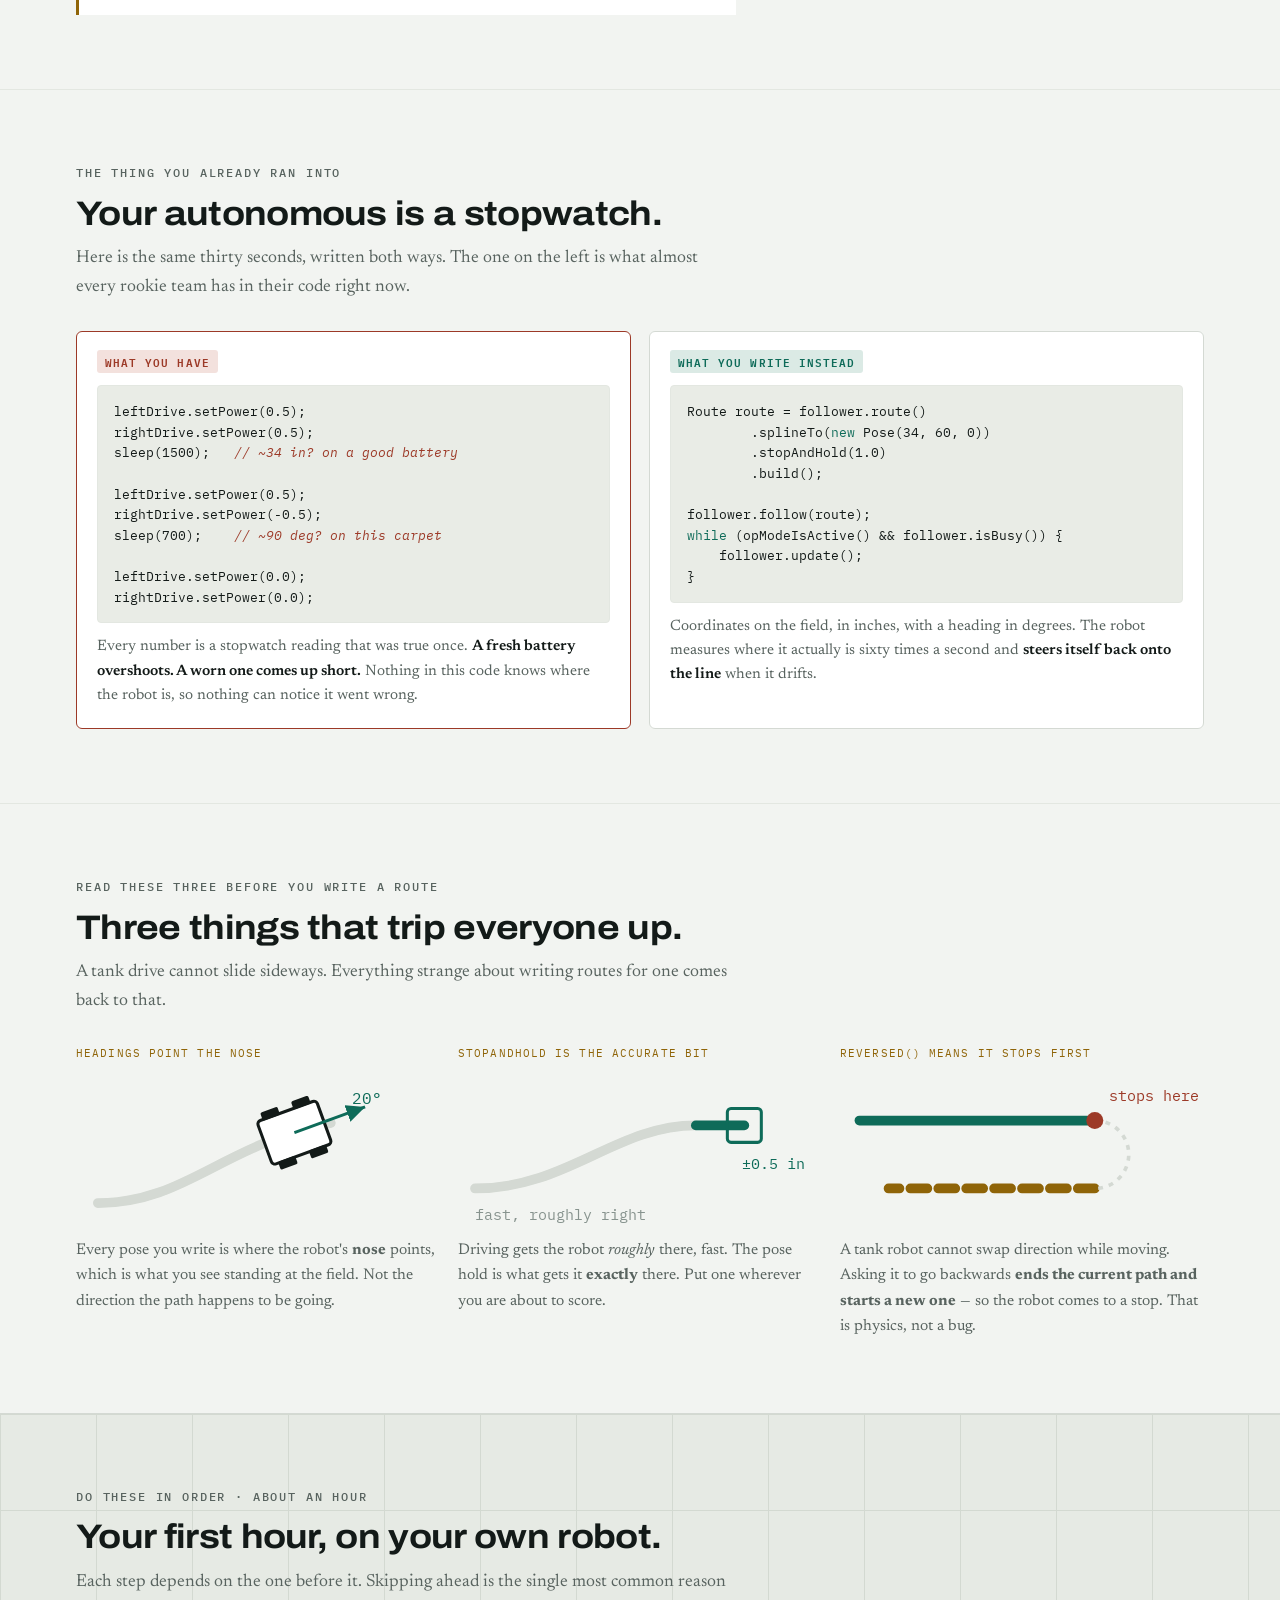
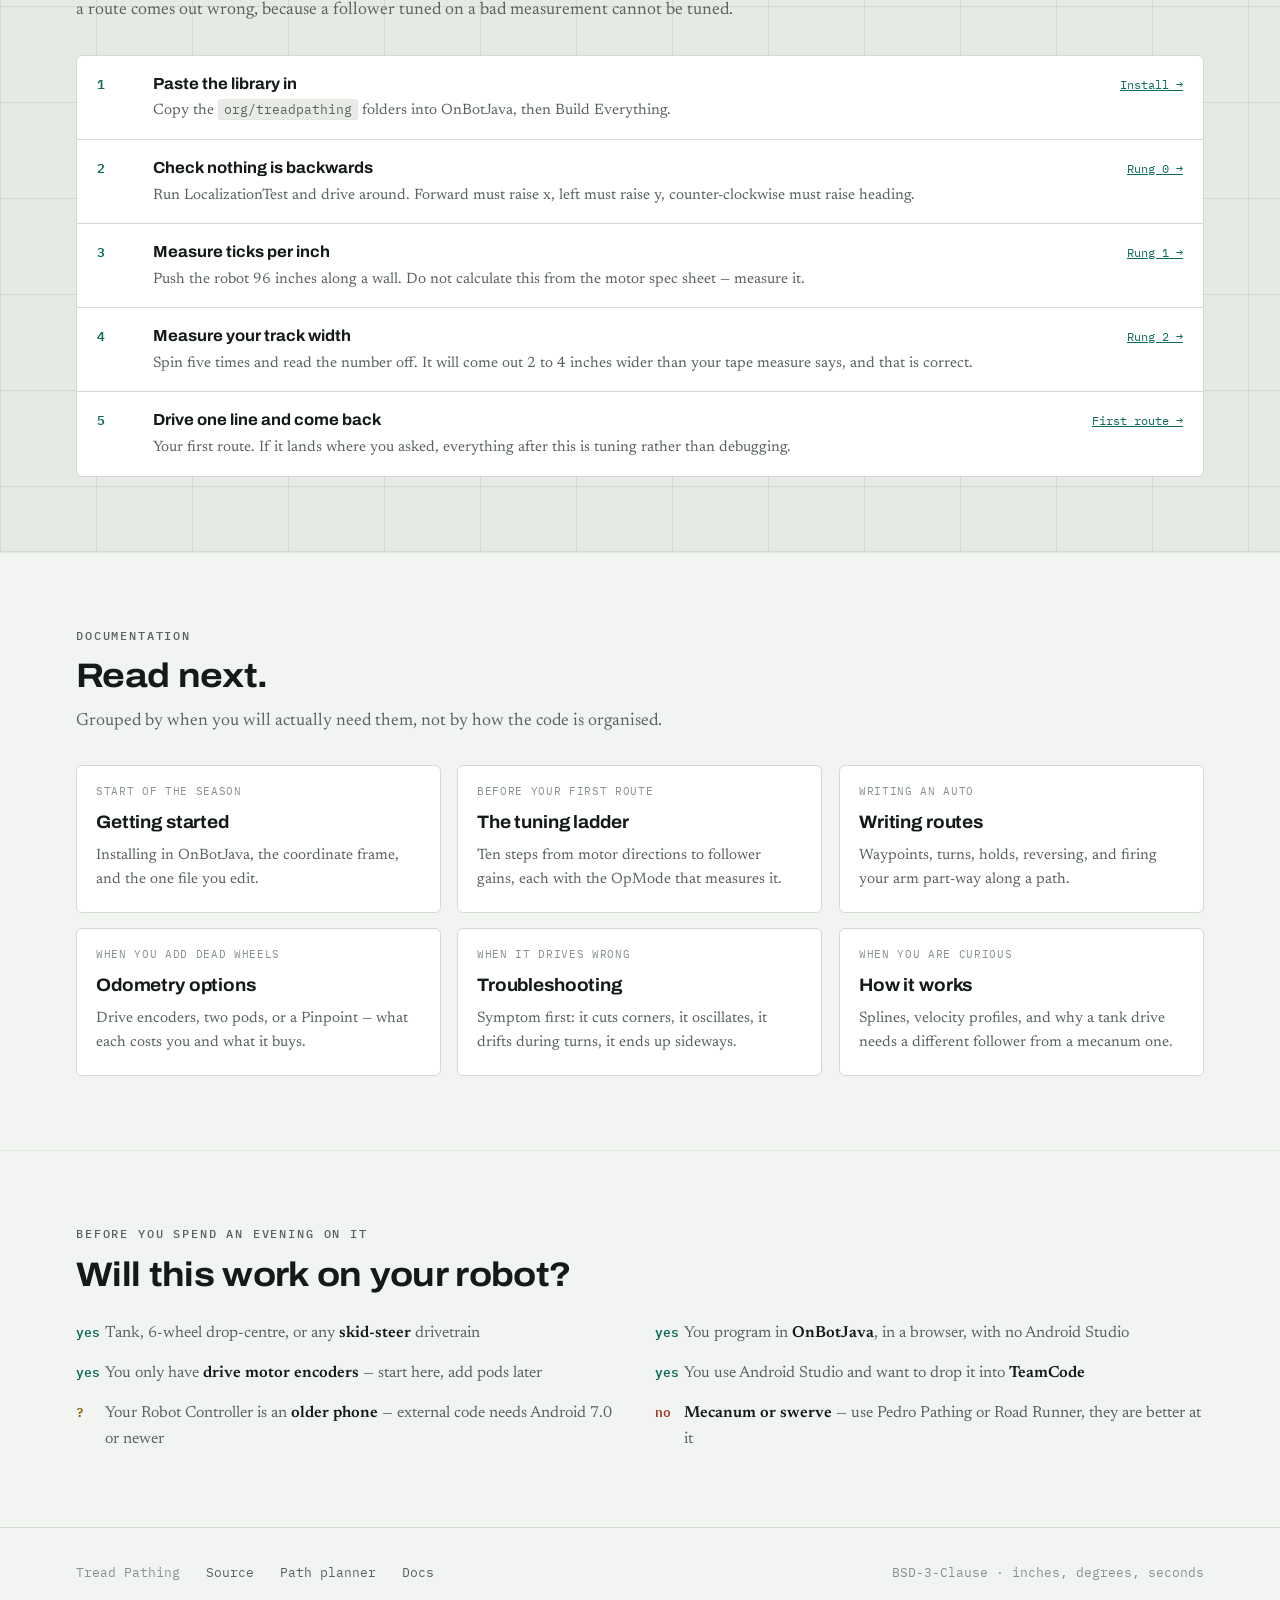
==== commit 7c30a19b: "Site: 2026-09-05 14:13 UTC" ====
--- a/index.html
+++ b/index.html
@@ -34,6 +34,7 @@
 
     --shell: 1180px;
     --prose: 66ch;
+    --ease: cubic-bezier(.16,1,.3,1);
   }
 
   @media (prefers-color-scheme: dark) {
@@ -157,7 +158,7 @@
 
   .hero-copy { display: flex; flex-direction: column; gap: 20px; }
 
-  .brand-mark { display: flex; align-items: center; gap: 9px; color: var(--ink); }
+  .brand-mark { display: flex; align-items: center; gap: 9px; color: var(--ink); text-decoration: none; }
   .brand-mark svg { width: 26px; height: 26px; flex: none; }
   .brand-mark .word {
     font-family: var(--f-display);
@@ -189,7 +190,7 @@
     white-space: nowrap;
   }
 
-  .cta { display: flex; gap: 10px; flex-wrap: wrap; }
+  .cta { display: flex; gap: 16px; flex-wrap: wrap; }
   .btn {
     font-family: var(--f-display);
     font-variation-settings: "wdth" 104;
@@ -205,8 +206,39 @@
     display: inline-block;
   }
   .btn.ghost { background: transparent; color: var(--primary); }
-  .btn:hover { opacity: .87; }
   .btn:focus-visible { outline: 2px solid var(--ink); outline-offset: 2px; }
+
+  /* magnetic + cursor-glow: a padded field zone starts the pull before the cursor touches
+     the button, displacement is clamped, and release springs back to rest (physics-driven
+     via the script below, not a fixed-duration tween) -- Motion UI's own magnetic-button
+     mechanism, scaled down from its published 26px max: three buttons this close together
+     would pull into each other and overlap at that size. Also shows a soft radial glow
+     tracking the pointer, independent of the pull. Pure-CSS fallback (centered glow) when
+     JS is off. */
+  .btn.magnetic {
+    position: relative;
+    isolation: isolate;
+    overflow: hidden;
+    transition: box-shadow .35s var(--ease);
+  }
+  .btn.magnetic::before {
+    content: "";
+    position: absolute;
+    inset: -60%;
+    background: radial-gradient(110px circle at var(--gx, 50%) var(--gy, 50%), rgba(255,255,255,.4), transparent 68%);
+    opacity: 0;
+    transition: opacity .3s ease;
+    pointer-events: none;
+    z-index: 0;
+  }
+  .btn.magnetic.ghost::before {
+    background: radial-gradient(110px circle at var(--gx, 50%) var(--gy, 50%), color-mix(in srgb, var(--primary) 45%, transparent), transparent 68%);
+  }
+  .btn.magnetic:hover::before, .btn.magnetic:focus-visible::before { opacity: 1; }
+  .btn.magnetic > span { position: relative; z-index: 1; }
+  .btn.magnetic:hover, .btn.magnetic:focus-visible {
+    box-shadow: 0 8px 20px -8px color-mix(in srgb, var(--primary) 55%, transparent);
+  }
 
   .facts {
     display: flex;
@@ -221,11 +253,38 @@
 
   .demo {
     position: relative;
+    isolation: isolate;
     border: 1px solid var(--line);
     border-radius: 6px;
     background: var(--surface);
     padding: 10px 10px 6px;
   }
+  /* border-beam: a thin arc of light sweeping the box's border on a loop -- Motion UI's own
+     component (size = degrees of arc lit, duration = seconds per lap, thickness = px).
+     The angle animates via a custom property, not a transform on the element -- rotating
+     the masked pseudo-element as a whole would swing its corners outside the box at 45deg
+     (a square's diagonal exceeds its side length), spilling paint past the edge. This way
+     the masked shape never moves; only the light sweeping inside it does. */
+  @property --beam-angle {
+    syntax: '<angle>';
+    initial-value: 0deg;
+    inherits: false;
+  }
+  .demo::before {
+    content: "";
+    position: absolute;
+    inset: 0;
+    border-radius: inherit;
+    padding: 2px;
+    --beam-angle: 0deg;
+    background: conic-gradient(from var(--beam-angle), transparent 0deg, var(--primary) 120deg, transparent 150deg, transparent 360deg);
+    -webkit-mask: linear-gradient(#000 0 0) content-box, linear-gradient(#000 0 0);
+    -webkit-mask-composite: xor;
+    mask-composite: exclude;
+    animation: border-beam-spin 6s linear infinite;
+    pointer-events: none;
+  }
+  @keyframes border-beam-spin { to { --beam-angle: 360deg; } }
   .demo canvas { display: block; width: 100%; height: auto; touch-action: none; cursor: grab; }
   .demo canvas:active { cursor: grabbing; }
   .demo .cap {
@@ -457,8 +516,51 @@
   footer a:hover { color: var(--primary); }
   footer .grow { flex: 1; }
 
+  /* ---------------- headline: each word masked, rising from behind a clip while
+     resolving blur -> sharp focus, staggered per word ---------------- */
+
+  .word-mask { display: inline-block; overflow: hidden; vertical-align: top; padding-bottom: .14em; margin-bottom: -.14em; }
+  .word-mask span {
+    display: inline-block;
+    transform: translateY(112%);
+    filter: blur(9px);
+    opacity: 0;
+    transition: transform .85s var(--ease), filter .7s var(--ease), opacity .6s linear;
+    transition-delay: calc(var(--w, 0) * 60ms);
+    will-change: transform, filter, opacity;
+  }
+  .reveal-headline.in .word-mask span { transform: translateY(0); filter: blur(0); opacity: 1; }
+
+  /* ---------------- hero cascade: lede/cta/facts stagger in right after the headline
+     settles (Motion UI's headline-then-followers pattern), instead of appearing instantly.
+     Delay is baked in here -- the JS reveal system below is unchanged. ---------------- */
+
+  .hero-follow { transition-delay: calc(.95s + var(--i, 0) * 90ms); }
+
+  /* ---------------- scroll reveal: fade + rise, staggered per card/list group,
+     fires once when a section enters the viewport ---------------- */
+
+  .reveal { opacity: 0; transform: translateY(16px); transition: opacity .6s var(--ease), transform .6s var(--ease); }
+  .reveal.in { opacity: 1; transform: translateY(0); }
+  .stagger > * { transition-delay: calc(var(--i, 0) * 70ms); }
+
+  .card, a.doc, ol.steps li {
+    transition: box-shadow .35s var(--ease), border-color .35s var(--ease), opacity .6s var(--ease);
+  }
+  .needs > div { transition: transform .35s var(--ease), box-shadow .35s var(--ease), opacity .6s var(--ease); }
+  .needs > div:hover { transform: translateY(-3px); box-shadow: 0 10px 24px -14px rgba(0,0,0,.28); }
+  .card:hover, a.doc:hover { box-shadow: 0 10px 24px -14px rgba(0,0,0,.28); }
+  ol.steps li:hover { background: var(--sunk); }
+
+  /* ---------------- tilt: a restrained (~5deg) pointer-reactive 3D lean -- Motion UI's
+     actual card interaction; they have no cursor-glow card at all (confirmed against the
+     live component gallery). Spring-driven via the script below for real weight. ---------------- */
+
+  .tilt { will-change: transform; }
+
   @media (prefers-reduced-motion: reduce) {
     * { animation: none !important; transition: none !important; }
+    .btn.magnetic::before { display: none !important; }
   }
 </style>
 </head>
@@ -468,7 +570,7 @@
 <header class="hero">
   <div class="shell">
     <div class="hero-copy">
-      <a class="brand-mark" href="index.html" aria-label="Tread Pathing">
+      <a class="brand-mark" href="/" aria-label="Tread Pathing">
         <svg viewBox="0 0 170 170" aria-hidden="true">
           <g transform="translate(5,5)">
             <rect x="15" y="55" width="130" height="50" rx="25" fill="none" stroke="currentColor" stroke-width="10"/>
@@ -496,14 +598,14 @@
         <span class="badge">100% OnBotJava</span>
         <p class="eyebrow">FIRST Tech Challenge</p>
       </div>
-      <h1>A pathing library for tank&nbsp;bots.</h1>
-      <p class="lede">Tell the robot <b>where to go</b> and it works out the speed, the steering and the stopping. Written to run <b>in the browser tab you already have open</b> — no Android Studio, nothing to install.</p>
-      <div class="cta">
-        <a class="btn" href="#first-hour">Start here</a>
-        <a class="btn ghost" id="plannerLink" href="#">Open the path planner</a>
-        <a class="btn ghost" data-doc="repo" href="https://github.com/BotBuilders-Robotics/TreadPathing">Get the code</a>
+      <h1 class="reveal reveal-headline" id="heroHeadline"><span class="word-mask"><span style="--w:0">A</span></span> <span class="word-mask"><span style="--w:1">pathing</span></span> <span class="word-mask"><span style="--w:2">library</span></span> <span class="word-mask"><span style="--w:3">for</span></span> <span class="word-mask"><span style="--w:4">tank&nbsp;bots.</span></span></h1>
+      <p class="lede reveal hero-follow" style="--i:0">Tell the robot <b>where to go</b> and it works out the speed, the steering and the stopping. Written to run <b>in the browser tab you already have open</b> — no Android Studio, nothing to install.</p>
+      <div class="cta reveal hero-follow" style="--i:1">
+        <a class="btn magnetic" href="#first-hour"><span>Start here</span></a>
+        <a class="btn ghost magnetic" id="plannerLink" href="#"><span>Open the path planner</span></a>
+        <a class="btn ghost magnetic" data-doc="repo" href="https://github.com/BotBuilders-Robotics/TreadPathing"><span>Get the code</span></a>
       </div>
-      <div class="facts">
+      <div class="facts reveal hero-follow" style="--i:2">
         <span><b>Tank</b> &amp; 6-wheel drive</span>
         <span>Paste in, <b>Build Everything</b>, done</span>
         <span>Inches and degrees</span>
@@ -525,14 +627,14 @@
 
   <section id="onbotjava">
     <div class="shell">
-      <div class="section-head">
+      <div class="section-head reveal">
         <p class="eyebrow">The part the other path libraries can&#39;t do</p>
         <h2>It runs entirely in OnBotJava.</h2>
         <p>Pedro Pathing&#39;s own docs say it does not work in OnBotJava. Road Runner is built for Android Studio. If your team codes in a browser on a school laptop, path following has effectively been closed to you — that is the specific problem this library exists to solve.</p>
       </div>
 
-      <div class="needs">
-        <div class="without">
+      <div class="needs stagger">
+        <div class="without reveal" style="--i:0">
           <h3>What you don&#39;t need</h3>
           <ul>
             <li><span class="m">&#10005;</span><span><span class="gone">Android Studio</span><em>A 10&nbsp;GB install, on a laptop you may not be allowed to install on</em></span></li>
@@ -542,7 +644,7 @@
           </ul>
         </div>
 
-        <div class="with">
+        <div class="with reveal" style="--i:1">
           <h3>What you actually do</h3>
           <ul>
             <li><span class="m">1</span><span>Paste the <b>org/treadpathing</b> folders into the OnBotJava editor, keeping the folder names</span></li>
@@ -553,7 +655,7 @@
         </div>
       </div>
 
-      <div class="honest">
+      <div class="honest reveal">
         <span class="h">Two things that follow from this</span>
         <p><b class="lead">Tuning happens through telemetry and log files, not a live dashboard.</b> FTC Dashboard serves its screen out of Android assets, which OnBotJava cannot load — so instead, runs are logged to <code>FIRST/java/src/Datalogs</code>, which shows up in the OnBotJava file browser with a one-click download. Drop the file on the path planner and you get the plots.</p>
         <p><b class="lead">It is 51 files, and your Control Hub compiles all of them.</b> Nobody has published how long that takes. Time it on your hub before you rely on it, and if it drags, delete the odometry classes your robot does not have.</p>
@@ -564,14 +666,14 @@
 
   <section id="why">
     <div class="shell">
-      <div class="section-head">
+      <div class="section-head reveal">
         <p class="eyebrow">The thing you already ran into</p>
         <h2>Your autonomous is a stopwatch.</h2>
         <p>Here is the same thirty seconds, written both ways. The one on the left is what almost every rookie team has in their code right now.</p>
       </div>
 
-      <div class="versus">
-        <div class="card before">
+      <div class="versus stagger">
+        <div class="card before tilt reveal" style="--i:0">
           <span class="tag">what you have</span>
 <pre><code>leftDrive.setPower(0.5);
 rightDrive.setPower(0.5);
@@ -586,7 +688,7 @@
           <p class="why">Every number is a stopwatch reading that was true once. <b>A fresh battery overshoots. A worn one comes up short.</b> Nothing in this code knows where the robot is, so nothing can notice it went wrong.</p>
         </div>
 
-        <div class="card after">
+        <div class="card after tilt reveal" style="--i:1">
           <span class="tag">what you write instead</span>
 <pre><code>Route route = follower.route()
         .splineTo(<span class="k">new</span> Pose(34, 60, 0))
@@ -605,14 +707,14 @@
 
   <section id="gotchas">
     <div class="shell">
-      <div class="section-head">
+      <div class="section-head reveal">
         <p class="eyebrow">Read these three before you write a route</p>
         <h2>Three things that trip everyone up.</h2>
         <p>A tank drive cannot slide sideways. Everything strange about writing routes for one comes back to that.</p>
       </div>
 
-      <div class="gotchas">
-        <div class="gotcha">
+      <div class="gotchas stagger">
+        <div class="gotcha reveal" style="--i:0">
           <span class="rule">Headings point the nose</span>
           <figure>
             <svg viewBox="0 0 300 130" role="img" aria-label="A robot at a waypoint with an arrow out of its front, labelled 45 degrees.">
@@ -636,7 +738,7 @@
           <p>Every pose you write is where the robot's <strong>nose</strong> points, which is what you see standing at the field. Not the direction the path happens to be going.</p>
         </div>
 
-        <div class="gotcha">
+        <div class="gotcha reveal" style="--i:1">
           <span class="rule">stopAndHold is the accurate bit</span>
           <figure>
             <svg viewBox="0 0 300 130" role="img" aria-label="A path arriving at a target square, with the last inch marked as the pose hold.">
@@ -650,7 +752,7 @@
           <p>Driving gets the robot <em>roughly</em> there, fast. The pose hold is what gets it <strong>exactly</strong> there. Put one wherever you are about to score.</p>
         </div>
 
-        <div class="gotcha">
+        <div class="gotcha reveal" style="--i:2">
           <span class="rule">reversed() means it stops first</span>
           <figure>
             <svg viewBox="0 0 300 130" role="img" aria-label="A path that comes to a stop and then heads back the other way, with the stop marked as a cusp.">
@@ -669,14 +771,14 @@
 
   <section class="hour" id="first-hour">
     <div class="shell">
-      <div class="section-head">
+      <div class="section-head reveal">
         <p class="eyebrow">Do these in order &middot; about an hour</p>
         <h2>Your first hour, on your own robot.</h2>
         <p>Each step depends on the one before it. Skipping ahead is the single most common reason a route comes out wrong, because a follower tuned on a bad measurement cannot be tuned.</p>
       </div>
 
-      <ol class="steps">
-        <li>
+      <ol class="steps stagger">
+        <li class="reveal" style="--i:0">
           <span class="n">1</span>
           <span class="what">
             <b>Paste the library in</b>
@@ -684,7 +786,7 @@
           </span>
           <a class="go" data-doc="install" href="#">Install &rarr;</a>
         </li>
-        <li>
+        <li class="reveal" style="--i:1">
           <span class="n">2</span>
           <span class="what">
             <b>Check nothing is backwards</b>
@@ -692,7 +794,7 @@
           </span>
           <a class="go" data-doc="localization-test" href="#">Rung 0 &rarr;</a>
         </li>
-        <li>
+        <li class="reveal" style="--i:2">
           <span class="n">3</span>
           <span class="what">
             <b>Measure ticks per inch</b>
@@ -700,7 +802,7 @@
           </span>
           <a class="go" data-doc="push-test" href="#">Rung 1 &rarr;</a>
         </li>
-        <li>
+        <li class="reveal" style="--i:3">
           <span class="n">4</span>
           <span class="what">
             <b>Measure your track width</b>
@@ -708,7 +810,7 @@
           </span>
           <a class="go" data-doc="spin-test" href="#">Rung 2 &rarr;</a>
         </li>
-        <li>
+        <li class="reveal" style="--i:4">
           <span class="n">5</span>
           <span class="what">
             <b>Drive one line and come back</b>
@@ -722,39 +824,39 @@
 
   <section id="docs">
     <div class="shell">
-      <div class="section-head">
+      <div class="section-head reveal">
         <p class="eyebrow">Documentation</p>
         <h2>Read next.</h2>
         <p>Grouped by when you will actually need them, not by how the code is organised.</p>
       </div>
 
-      <div class="docs">
-        <a class="doc" data-doc="getting-started" href="#">
+      <div class="docs stagger">
+        <a class="doc tilt reveal" style="--i:0" data-doc="getting-started" href="#">
           <span class="when">Start of the season</span>
           <h3>Getting started</h3>
           <p>Installing in OnBotJava, the coordinate frame, and the one file you edit.</p>
         </a>
-        <a class="doc" data-doc="tuning" href="#">
+        <a class="doc tilt reveal" style="--i:1" data-doc="tuning" href="#">
           <span class="when">Before your first route</span>
           <h3>The tuning ladder</h3>
           <p>Ten steps from motor directions to follower gains, each with the OpMode that measures it.</p>
         </a>
-        <a class="doc" data-doc="routes" href="#">
+        <a class="doc tilt reveal" style="--i:2" data-doc="routes" href="#">
           <span class="when">Writing an auto</span>
           <h3>Writing routes</h3>
           <p>Waypoints, turns, holds, reversing, and firing your arm part-way along a path.</p>
         </a>
-        <a class="doc" data-doc="odometry" href="#">
+        <a class="doc tilt reveal" style="--i:3" data-doc="odometry" href="#">
           <span class="when">When you add dead wheels</span>
           <h3>Odometry options</h3>
           <p>Drive encoders, two pods, or a Pinpoint — what each costs you and what it buys.</p>
         </a>
-        <a class="doc" data-doc="troubleshooting" href="#">
+        <a class="doc tilt reveal" style="--i:4" data-doc="troubleshooting" href="#">
           <span class="when">When it drives wrong</span>
           <h3>Troubleshooting</h3>
           <p>Symptom first: it cuts corners, it oscillates, it drifts during turns, it ends up sideways.</p>
         </a>
-        <a class="doc" data-doc="how-it-works" href="#">
+        <a class="doc tilt reveal" style="--i:5" data-doc="how-it-works" href="#">
           <span class="when">When you are curious</span>
           <h3>How it works</h3>
           <p>Splines, velocity profiles, and why a tank drive needs a different follower from a mecanum one.</p>
@@ -765,18 +867,18 @@
 
   <section id="fit">
     <div class="shell">
-      <div class="section-head">
+      <div class="section-head reveal">
         <p class="eyebrow">Before you spend an evening on it</p>
         <h2>Will this work on your robot?</h2>
       </div>
 
-      <div class="fit">
-        <div class="yes"><span class="mark">yes</span><span class="t">Tank, 6-wheel drop-centre, or any <b>skid-steer</b> drivetrain</span></div>
-        <div class="yes"><span class="mark">yes</span><span class="t">You program in <b>OnBotJava</b>, in a browser, with no Android Studio</span></div>
-        <div class="yes"><span class="mark">yes</span><span class="t">You only have <b>drive motor encoders</b> — start here, add pods later</span></div>
-        <div class="yes"><span class="mark">yes</span><span class="t">You use Android Studio and want to drop it into <b>TeamCode</b></span></div>
-        <div class="maybe"><span class="mark">?</span><span class="t">Your Robot Controller is an <b>older phone</b> — external code needs Android 7.0 or newer</span></div>
-        <div class="no"><span class="mark">no</span><span class="t"><b>Mecanum or swerve</b> — use Pedro Pathing or Road Runner, they are better at it</span></div>
+      <div class="fit stagger">
+        <div class="yes reveal" style="--i:0"><span class="mark">yes</span><span class="t">Tank, 6-wheel drop-centre, or any <b>skid-steer</b> drivetrain</span></div>
+        <div class="yes reveal" style="--i:1"><span class="mark">yes</span><span class="t">You program in <b>OnBotJava</b>, in a browser, with no Android Studio</span></div>
+        <div class="yes reveal" style="--i:2"><span class="mark">yes</span><span class="t">You only have <b>drive motor encoders</b> — start here, add pods later</span></div>
+        <div class="yes reveal" style="--i:3"><span class="mark">yes</span><span class="t">You use Android Studio and want to drop it into <b>TeamCode</b></span></div>
+        <div class="maybe reveal" style="--i:4"><span class="mark">?</span><span class="t">Your Robot Controller is an <b>older phone</b> — external code needs Android 7.0 or newer</span></div>
+        <div class="no reveal" style="--i:5"><span class="mark">no</span><span class="t"><b>Mecanum or swerve</b> — use Pedro Pathing or Road Runner, they are better at it</span></div>
       </div>
 
     </div>
@@ -1509,5 +1611,157 @@
 }());
 </script>
 
+<script>
+(function () {
+  'use strict';
+
+  // ------------------------------------------------------------------ entrance animations
+  //
+  // Headline mask-reveal, a hero cascade, magnetic + cursor-glow buttons, card tilt, and a
+  // general scroll reveal for the rest of the page. All gated the same way as the hero
+  // canvas above: prefers-reduced-motion settles everything into its resting state
+  // immediately instead of skipping the feature outright, so the page still reads
+  // correctly with no animation.
+
+  var reduceMotion = window.matchMedia('(prefers-reduced-motion: reduce)').matches;
+
+  var revealEls = Array.prototype.slice.call(document.querySelectorAll('.reveal'));
+
+  function settle(el) { el.classList.add('in'); }
+
+  var observer = 'IntersectionObserver' in window ? new IntersectionObserver(function (entries) {
+    entries.forEach(function (entry) {
+      if (entry.isIntersecting) {
+        entry.target.classList.add('in');
+        observer.unobserve(entry.target);
+      }
+    });
+  }, { threshold: 0.15 }) : null;
+
+  revealEls.forEach(function (el) {
+    if (reduceMotion || !observer) { settle(el); return; }
+    observer.observe(el);
+  });
+
+  if (!reduceMotion) {
+    // ------------------------------------------------------------ shared spring driver
+    //
+    // A hand-rolled critically-underdamped spring, stepped in a single shared rAF loop.
+    // Used for both the magnetic-button pull and the card tilt below, matching Motion UI's
+    // real mechanism: pointer-following motion is spring-driven, not a fixed-duration
+    // tween, so releasing the pointer has real weight/settle rather than snapping back
+    // linearly.
+
+    function Spring(stiffness, damping, mass) {
+      this.k = stiffness; this.c = damping; this.m = mass;
+      this.value = 0; this.velocity = 0; this.target = 0;
+    }
+    Spring.prototype.step = function (dt) {
+      var force = -this.k * (this.value - this.target) - this.c * this.velocity;
+      this.velocity += (force / this.m) * dt;
+      this.value += this.velocity * dt;
+    };
+    Spring.prototype.atRest = function () {
+      return Math.abs(this.value - this.target) < 0.05 && Math.abs(this.velocity) < 0.05;
+    };
+
+    var springEntries = [];
+    var springRaf = null;
+    function ensureSpringLoop() {
+      if (springRaf) return;
+      var last = performance.now();
+      springRaf = requestAnimationFrame(function frame(now) {
+        var dt = Math.min((now - last) / 1000, 0.032);
+        last = now;
+        var stillActive = false;
+        springEntries.forEach(function (entry) {
+          entry.springs.forEach(function (s) { s.step(dt); if (!s.atRest()) stillActive = true; });
+          entry.render();
+        });
+        springRaf = stillActive ? requestAnimationFrame(frame) : null;
+      });
+    }
+
+    // ------------------------------------------------------------ magnetic buttons
+    //
+    // A padded field zone around each button starts the pull before the cursor actually
+    // touches it, displacement is clamped, and release springs back to rest -- Motion UI's
+    // published algorithm (pullStrength 0.35, maxPull 26px), scaled down (see the CSS
+    // comment above) since these three buttons sit close together.
+
+    var FIELD_PAD = 18, PULL_STRENGTH = 0.35, MAX_PULL = 6;
+
+    function clamp(v, lo, hi) { return Math.max(lo, Math.min(hi, v)); }
+
+    var magnets = Array.prototype.slice.call(document.querySelectorAll('.btn.magnetic'));
+    magnets.forEach(function (btn) {
+      var sx = new Spring(210, 22, 1), sy = new Spring(210, 22, 1);
+      springEntries.push({
+        springs: [sx, sy],
+        render: function () { btn.style.transform = 'translate(' + sx.value.toFixed(2) + 'px,' + sy.value.toFixed(2) + 'px)'; }
+      });
+      btn._magnetic = { sx: sx, sy: sy };
+
+      // The glow only appears once the cursor is truly over the button (CSS :hover-driven
+      // opacity); it tracks the pointer within the button's own box, independent of the
+      // wider field zone that drives the pull.
+      btn.addEventListener('mousemove', function (e) {
+        var rect = btn.getBoundingClientRect();
+        btn.style.setProperty('--gx', ((e.clientX - rect.left) / rect.width * 100).toFixed(1) + '%');
+        btn.style.setProperty('--gy', ((e.clientY - rect.top) / rect.height * 100).toFixed(1) + '%');
+      });
+    });
+
+    if (magnets.length) {
+      document.addEventListener('pointermove', function (e) {
+        magnets.forEach(function (btn) {
+          var m = btn._magnetic;
+          var rect = btn.getBoundingClientRect();
+          var within = e.clientX > rect.left - FIELD_PAD && e.clientX < rect.right + FIELD_PAD &&
+                       e.clientY > rect.top - FIELD_PAD && e.clientY < rect.bottom + FIELD_PAD;
+          if (within) {
+            var cx = rect.left + rect.width / 2, cy = rect.top + rect.height / 2;
+            m.sx.target = clamp((e.clientX - cx) * PULL_STRENGTH, -MAX_PULL, MAX_PULL);
+            m.sy.target = clamp((e.clientY - cy) * PULL_STRENGTH, -MAX_PULL, MAX_PULL);
+          } else {
+            m.sx.target = 0; m.sy.target = 0;
+          }
+        });
+        ensureSpringLoop();
+      });
+    }
+
+    // ------------------------------------------------------------ card tilt
+    //
+    // A restrained (~5deg) pointer-reactive 3D lean -- Motion UI's actual card interaction;
+    // they have no cursor-glow card at all (confirmed against the live component gallery).
+
+    var MAX_TILT = 5;
+    var tilts = Array.prototype.slice.call(document.querySelectorAll('.tilt'));
+    tilts.forEach(function (el) {
+      var rx = new Spring(180, 18, 1), ry = new Spring(180, 18, 1);
+      springEntries.push({
+        springs: [rx, ry],
+        render: function () {
+          el.style.transform = 'perspective(700px) rotateX(' + rx.value.toFixed(2) + 'deg) rotateY(' + ry.value.toFixed(2) + 'deg)';
+        }
+      });
+      el.addEventListener('pointermove', function (e) {
+        var rect = el.getBoundingClientRect();
+        var px = (e.clientX - rect.left) / rect.width - 0.5;
+        var py = (e.clientY - rect.top) / rect.height - 0.5;
+        ry.target = px * MAX_TILT * 2;
+        rx.target = -py * MAX_TILT * 2;
+        ensureSpringLoop();
+      });
+      el.addEventListener('pointerleave', function () {
+        rx.target = 0; ry.target = 0;
+        ensureSpringLoop();
+      });
+    });
+  }
+}());
+</script>
+
 </body>
 </html>
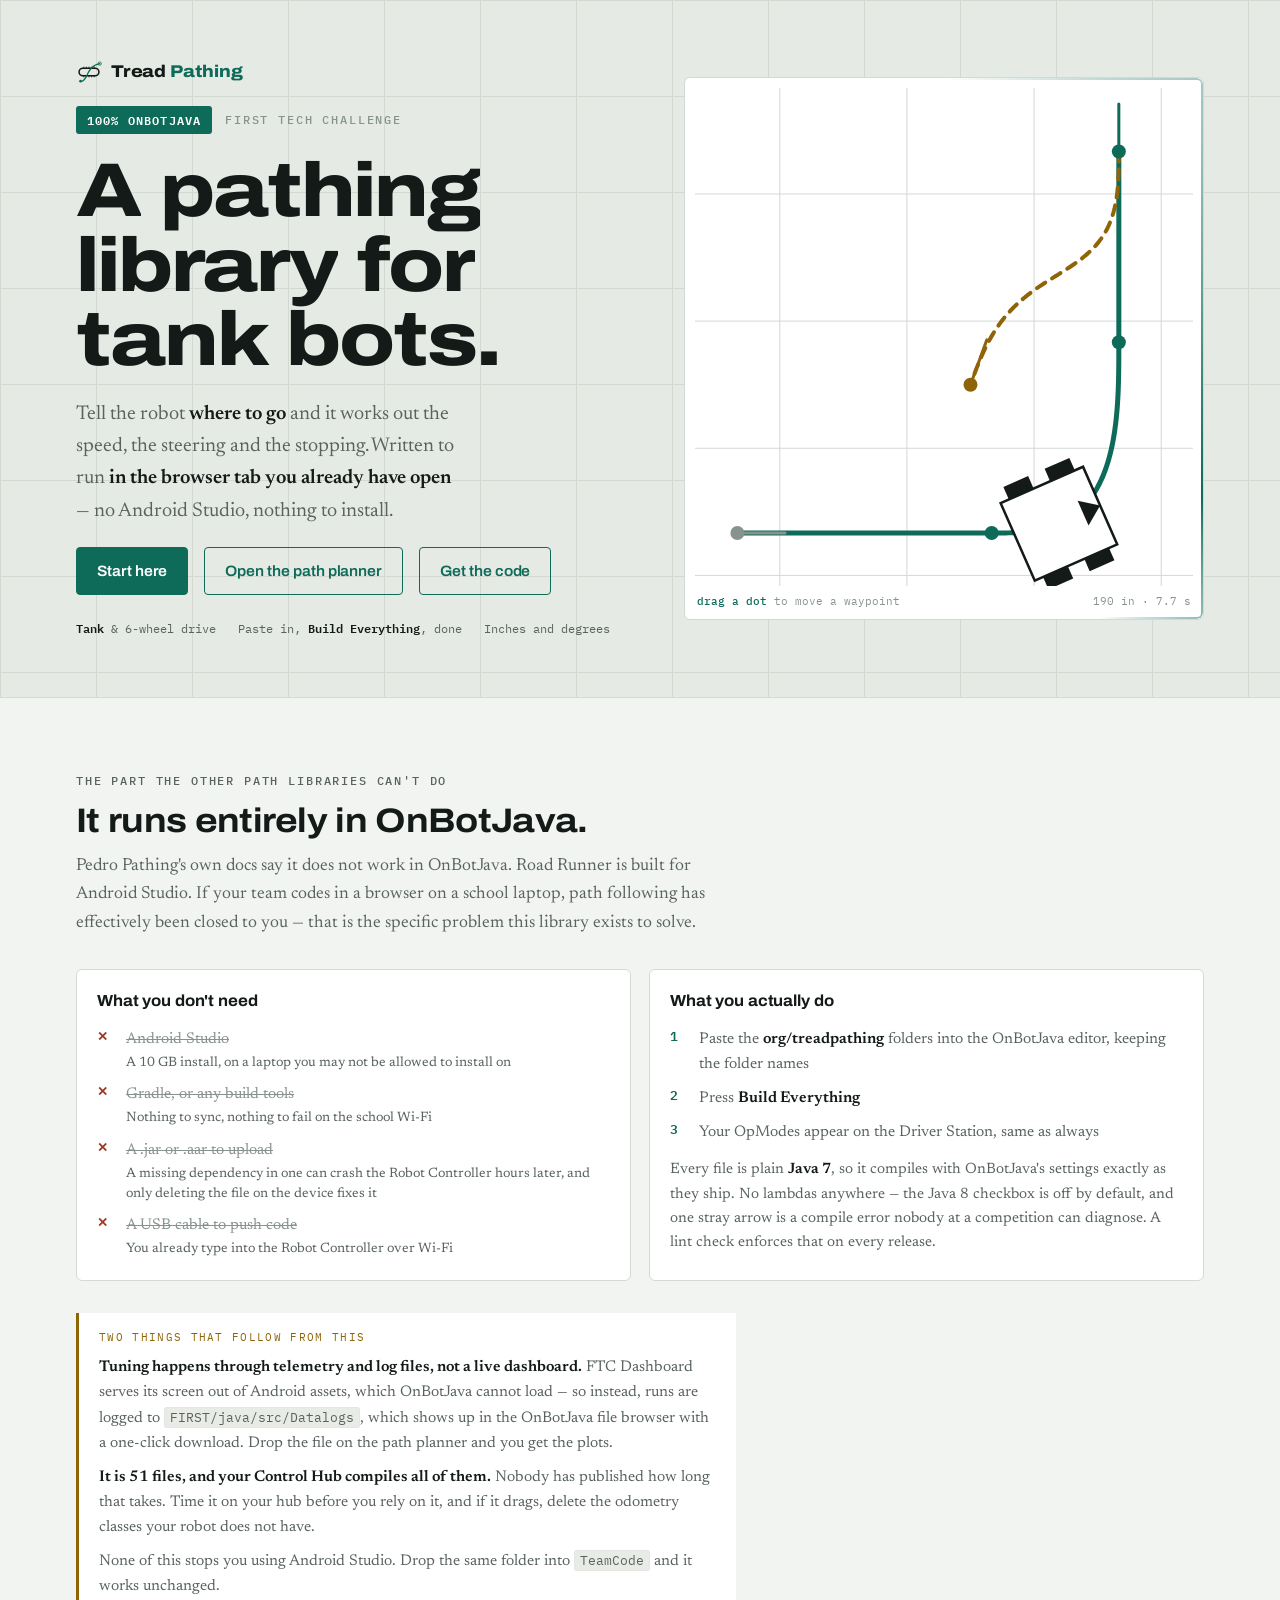
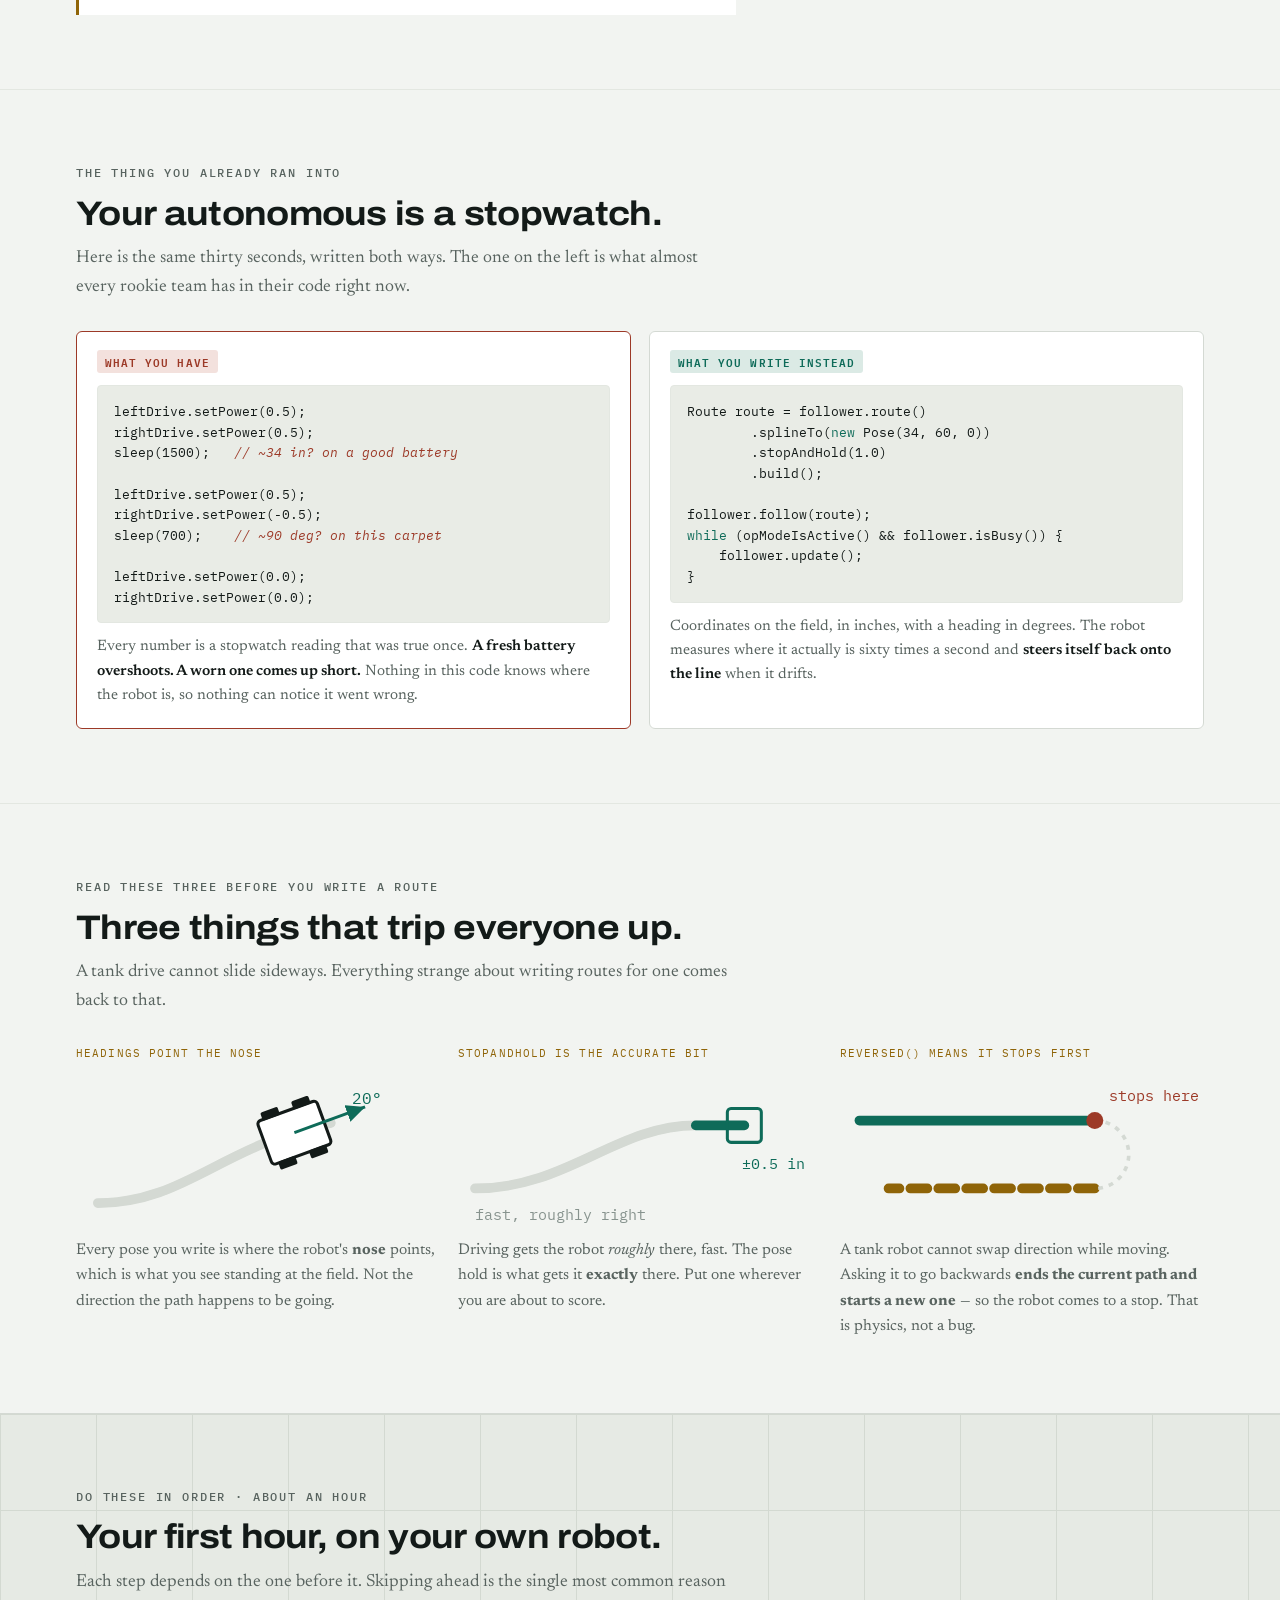
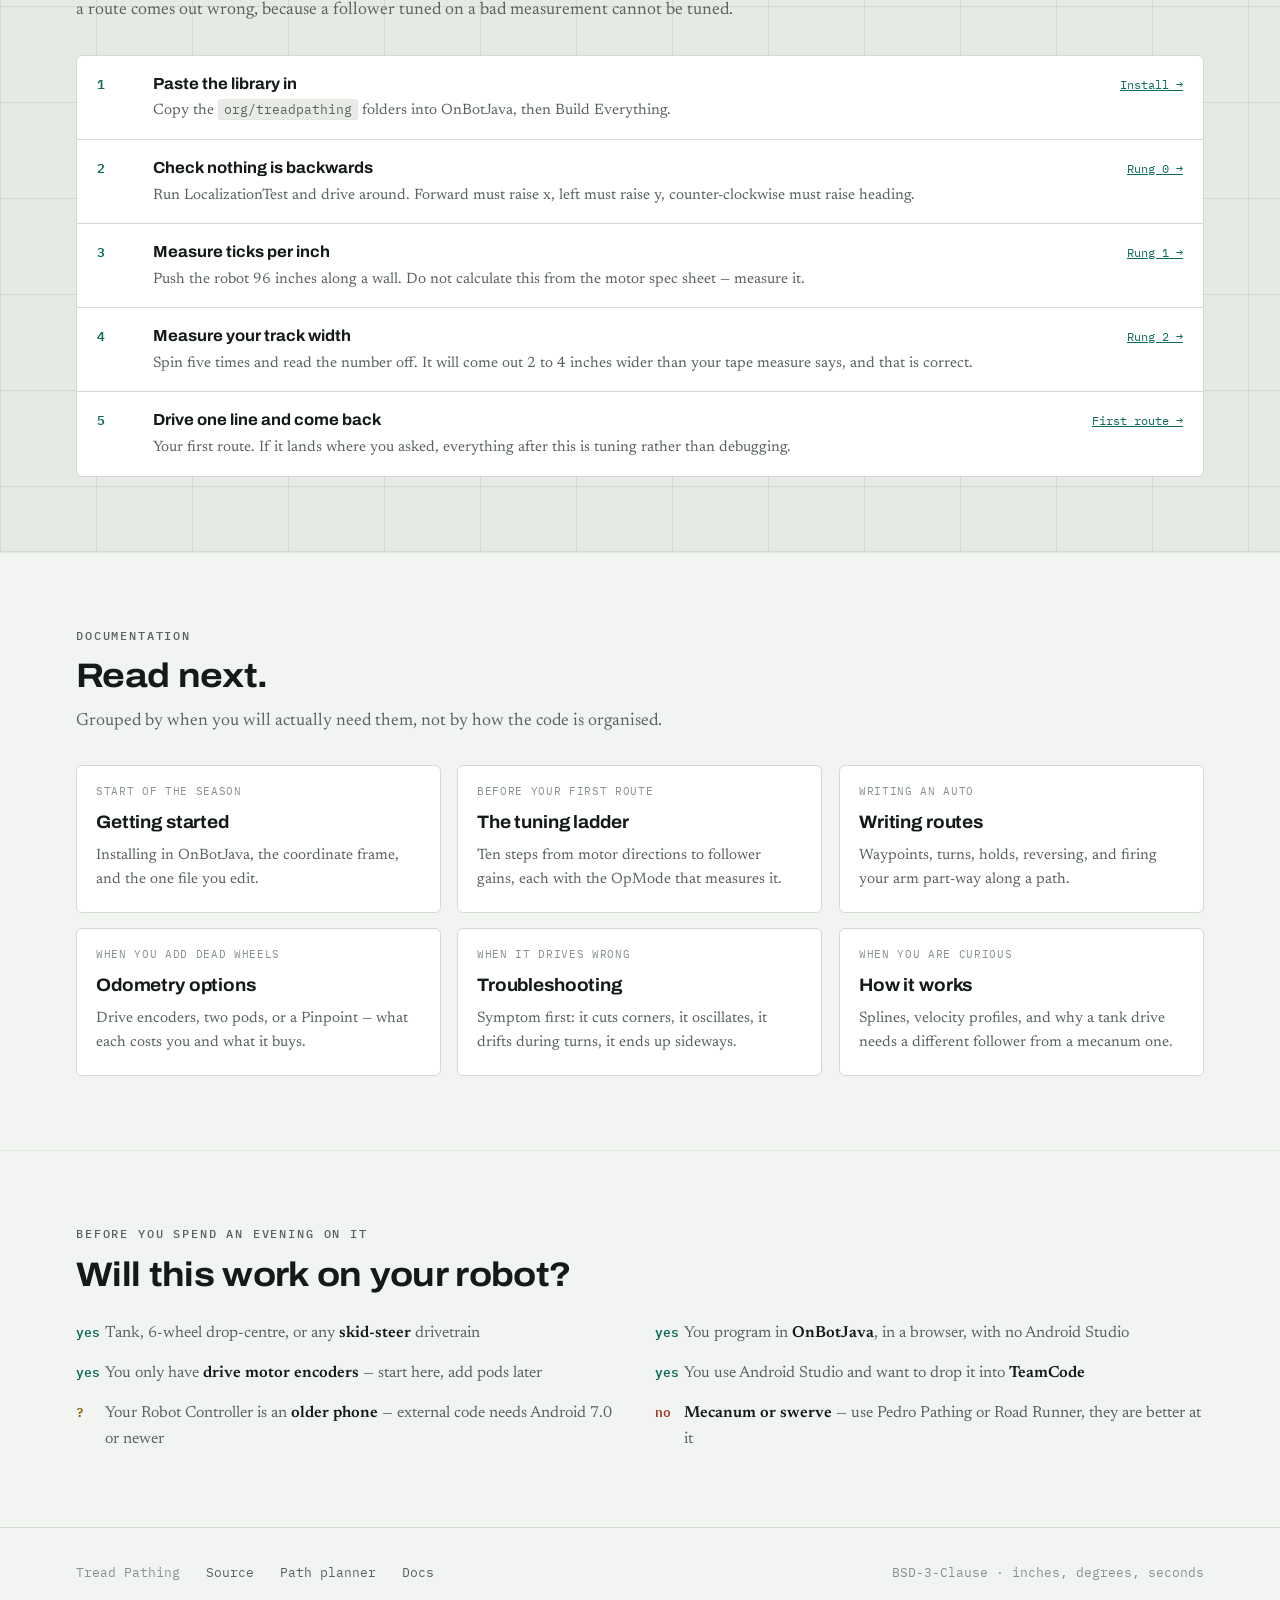
==== commit 5539eb4a: "Site: 2026-09-05 21:53 UTC" ====
--- a/index.html
+++ b/index.html
@@ -1401,20 +1401,31 @@
     }
   }
 
+  /**
+   * Pose at time t.
+   *
+   * <p>The route is deliberately still for a beat at each cusp, and during that beat no
+   * segment owns the clock: the one before it has finished, the one after it has not started.
+   * The robot has to hold where it stopped. Falling through to the first sample instead sent
+   * it flicking back to the start of the route at every direction change.
+   */
   function sampleAt(t) {
+    var held = segments.length ? segments[0].trajectory.samples[0] : null;
     for (var i = 0; i < segments.length; i++) {
       var seg = segments[i];
+      var samples = seg.trajectory.samples;
       var local = t - seg.start;
-      if (local < 0) continue;
-      if (local <= seg.trajectory.duration || i === segments.length - 1) {
-        var samples = seg.trajectory.samples;
-        var clamped = Math.min(Math.max(local, 0), seg.trajectory.duration);
+      if (local < 0) {
+        return held;
+      }
+      if (local <= seg.trajectory.duration) {
         var index = 0;
-        while (index < samples.length - 1 && samples[index + 1].time < clamped) index++;
+        while (index < samples.length - 1 && samples[index + 1].time < local) index++;
         return samples[index];
       }
-    }
-    return segments.length ? segments[0].trajectory.samples[0] : null;
+      held = samples[samples.length - 1];
+    }
+    return held;
   }
 
   function resize() {
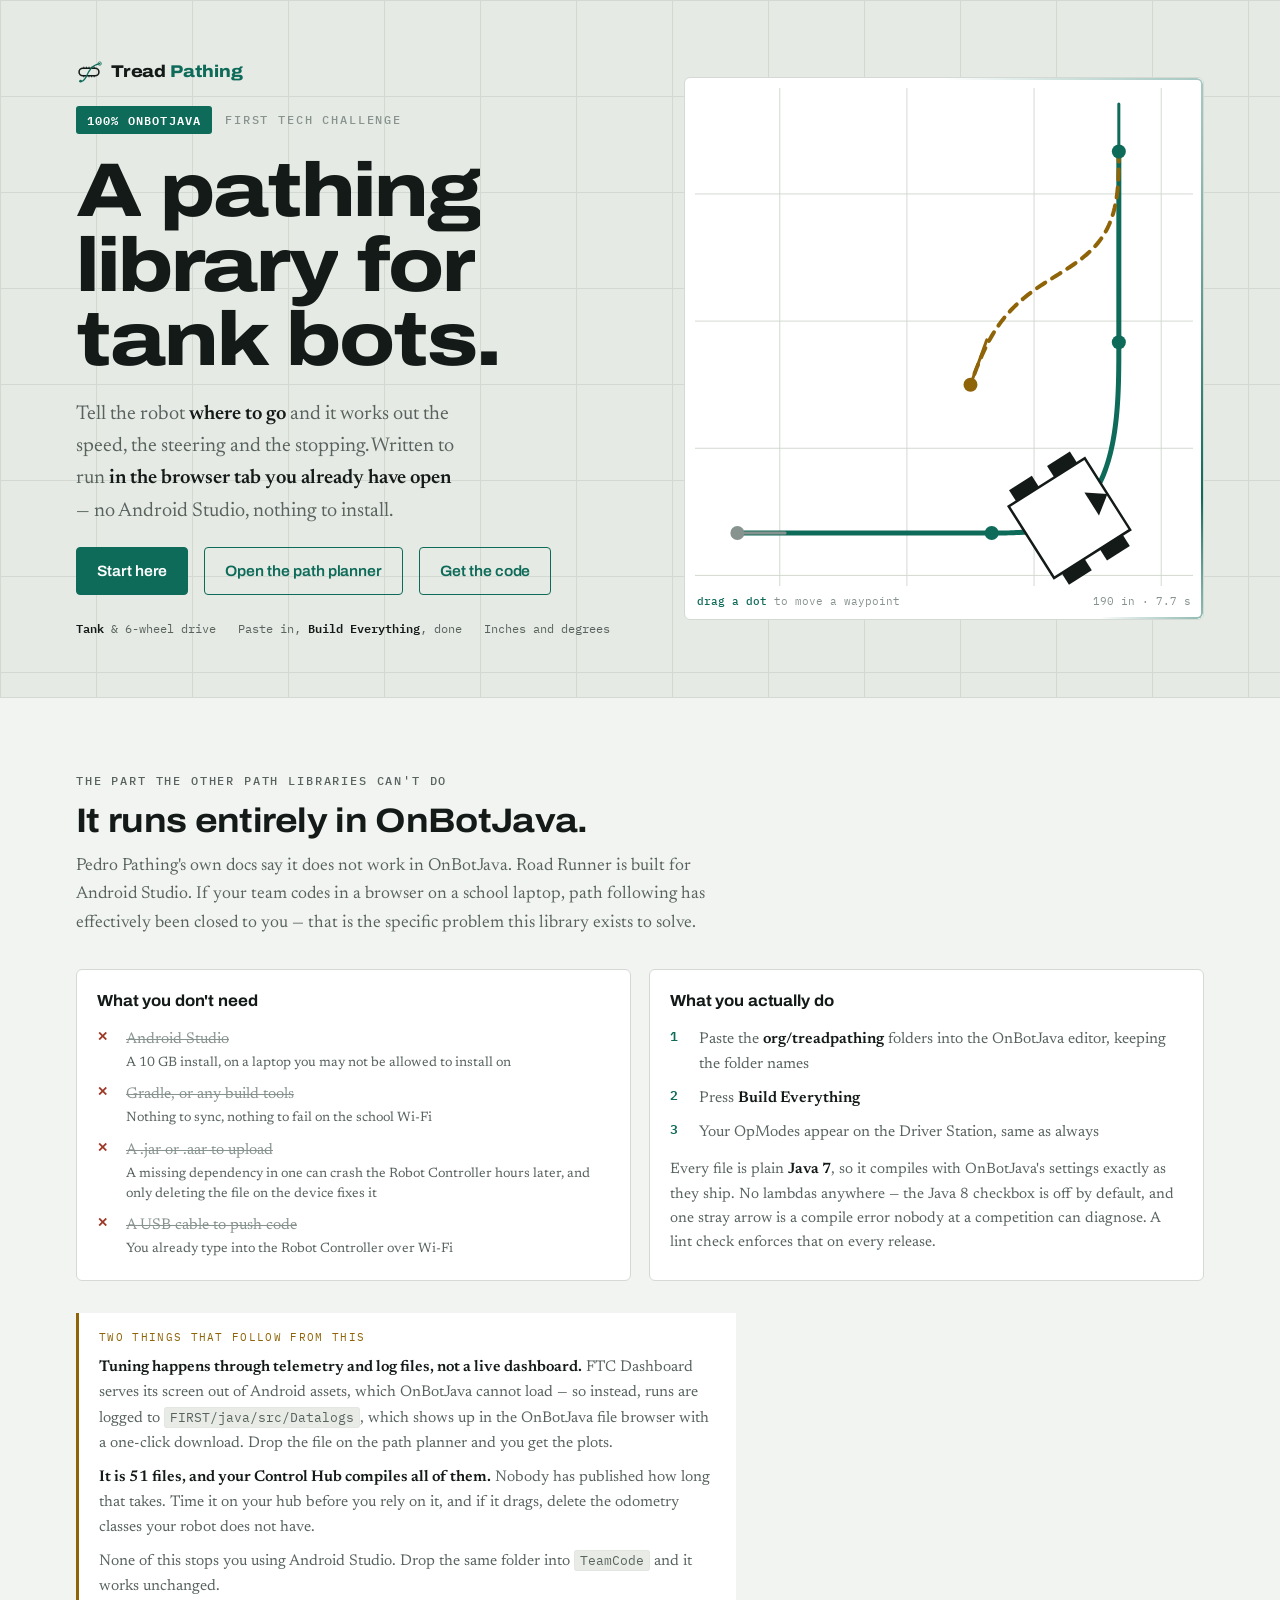
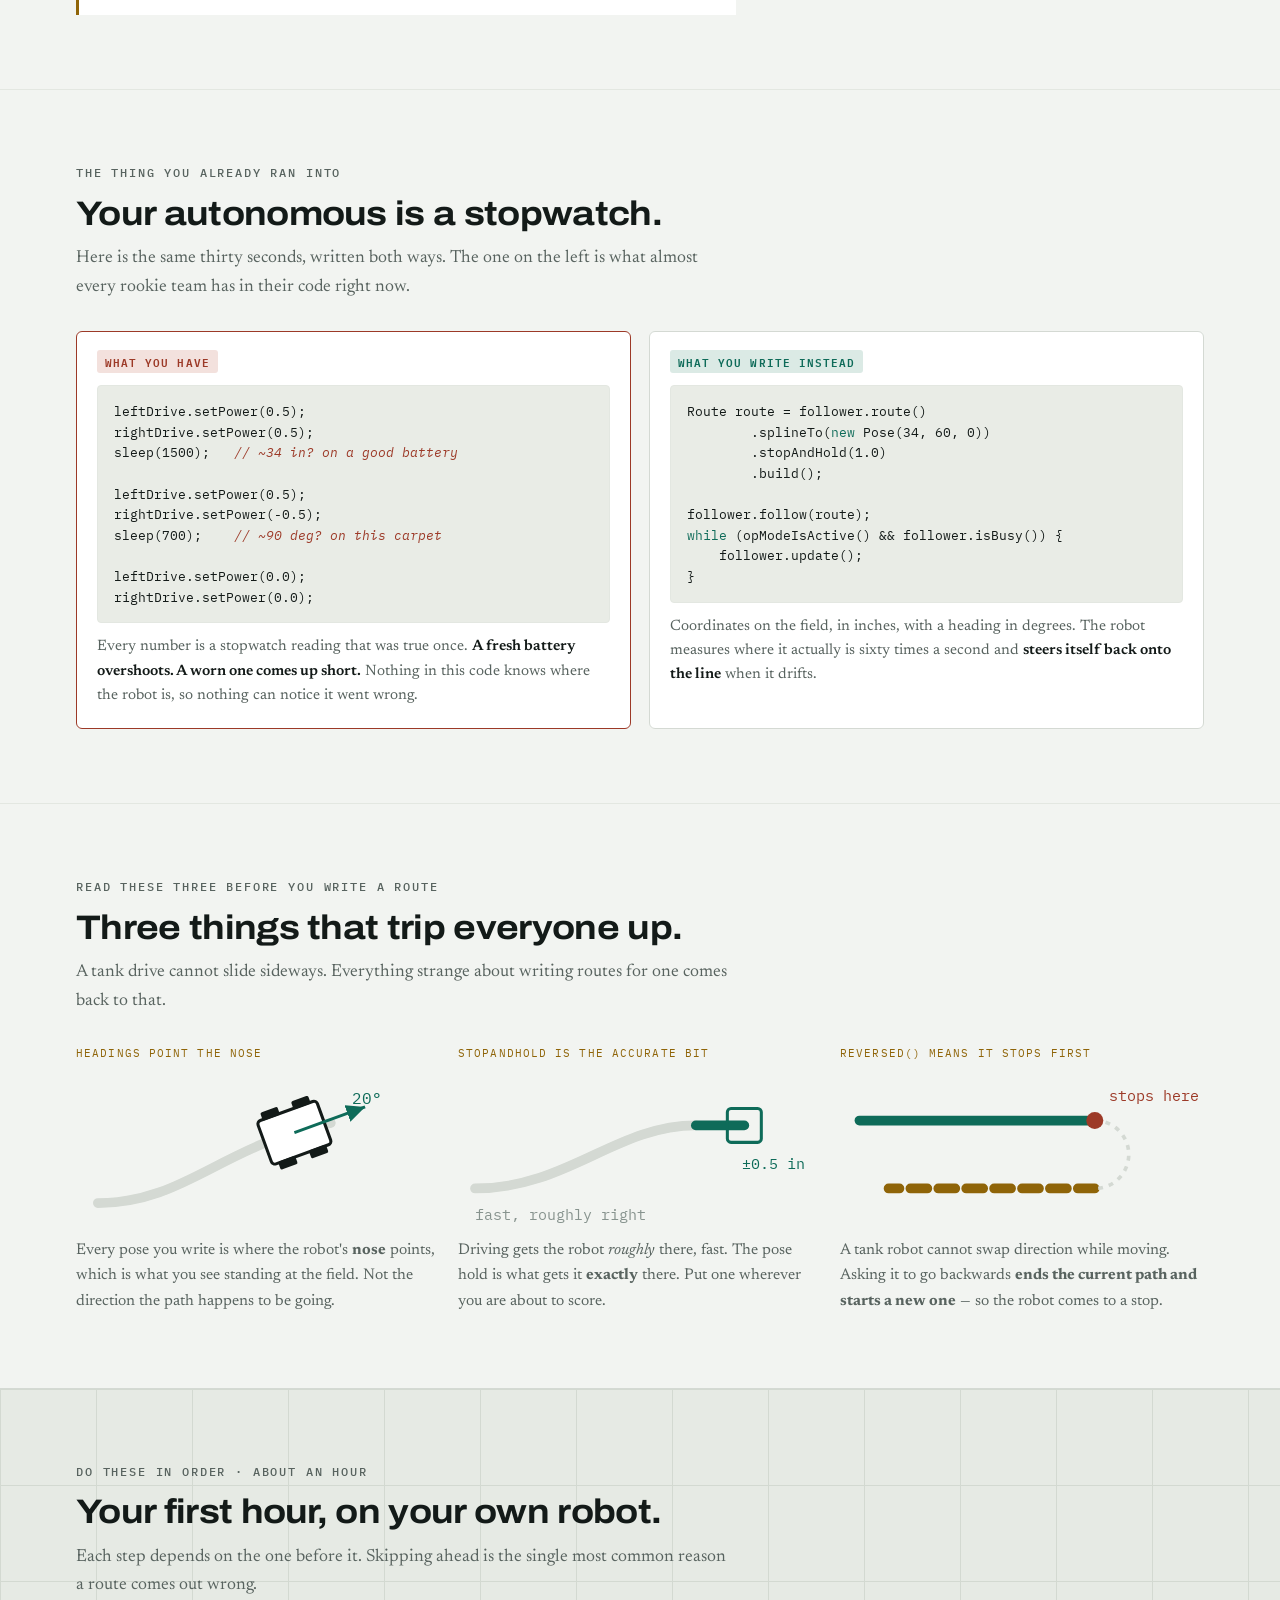
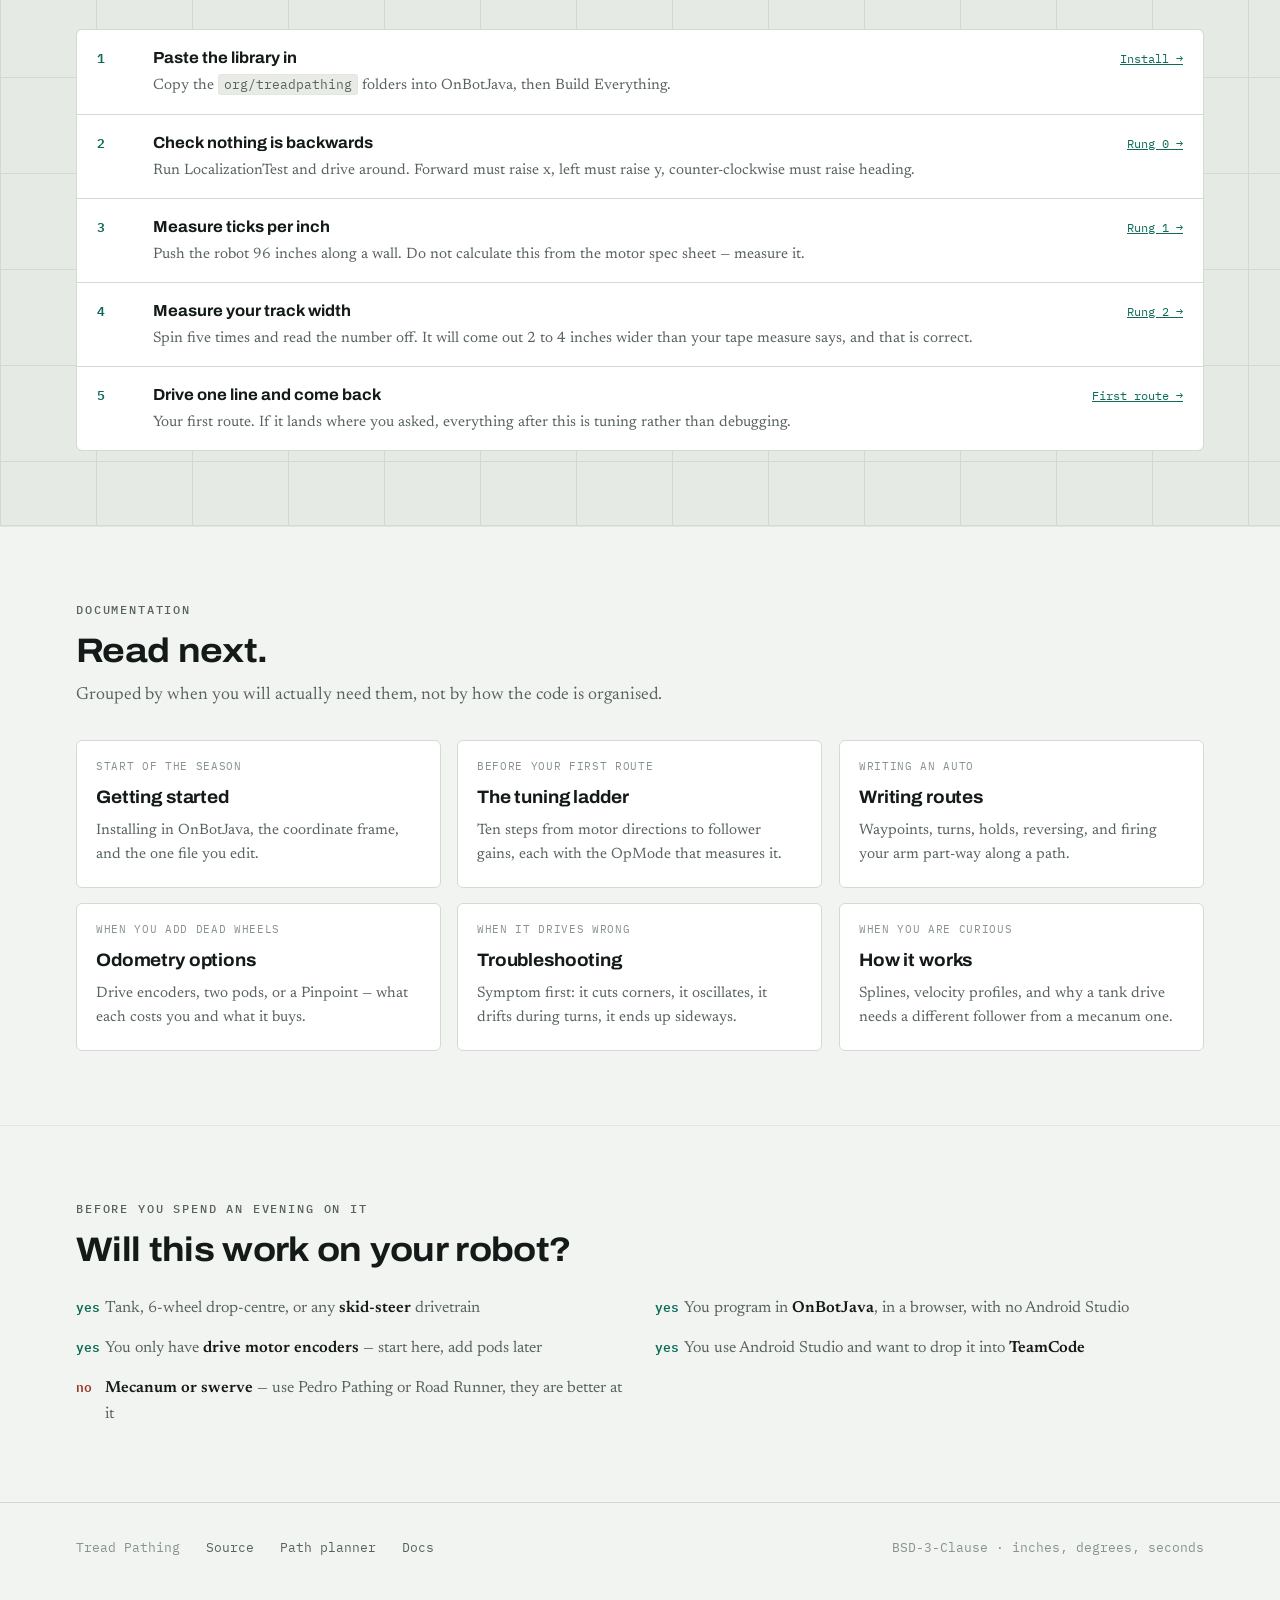
==== commit 6b13c853: "Site: 2026-09-05 22:05 UTC" ====
--- a/index.html
+++ b/index.html
@@ -763,7 +763,7 @@
               <text x="296" y="24" font-family="IBM Plex Mono, monospace" font-size="12" fill="var(--danger)" text-anchor="end">stops here</text>
             </svg>
           </figure>
-          <p>A tank robot cannot swap direction while moving. Asking it to go backwards <strong>ends the current path and starts a new one</strong> — so the robot comes to a stop. That is physics, not a bug.</p>
+          <p>A tank robot cannot swap direction while moving. Asking it to go backwards <strong>ends the current path and starts a new one</strong> — so the robot comes to a stop.</p>
         </div>
       </div>
     </div>
@@ -774,7 +774,7 @@
       <div class="section-head reveal">
         <p class="eyebrow">Do these in order &middot; about an hour</p>
         <h2>Your first hour, on your own robot.</h2>
-        <p>Each step depends on the one before it. Skipping ahead is the single most common reason a route comes out wrong, because a follower tuned on a bad measurement cannot be tuned.</p>
+        <p>Each step depends on the one before it. Skipping ahead is the single most common reason a route comes out wrong.</p>
       </div>
 
       <ol class="steps stagger">
@@ -877,7 +877,6 @@
         <div class="yes reveal" style="--i:1"><span class="mark">yes</span><span class="t">You program in <b>OnBotJava</b>, in a browser, with no Android Studio</span></div>
         <div class="yes reveal" style="--i:2"><span class="mark">yes</span><span class="t">You only have <b>drive motor encoders</b> — start here, add pods later</span></div>
         <div class="yes reveal" style="--i:3"><span class="mark">yes</span><span class="t">You use Android Studio and want to drop it into <b>TeamCode</b></span></div>
-        <div class="maybe reveal" style="--i:4"><span class="mark">?</span><span class="t">Your Robot Controller is an <b>older phone</b> — external code needs Android 7.0 or newer</span></div>
         <div class="no reveal" style="--i:5"><span class="mark">no</span><span class="t"><b>Mecanum or swerve</b> — use Pedro Pathing or Road Runner, they are better at it</span></div>
       </div>
 
